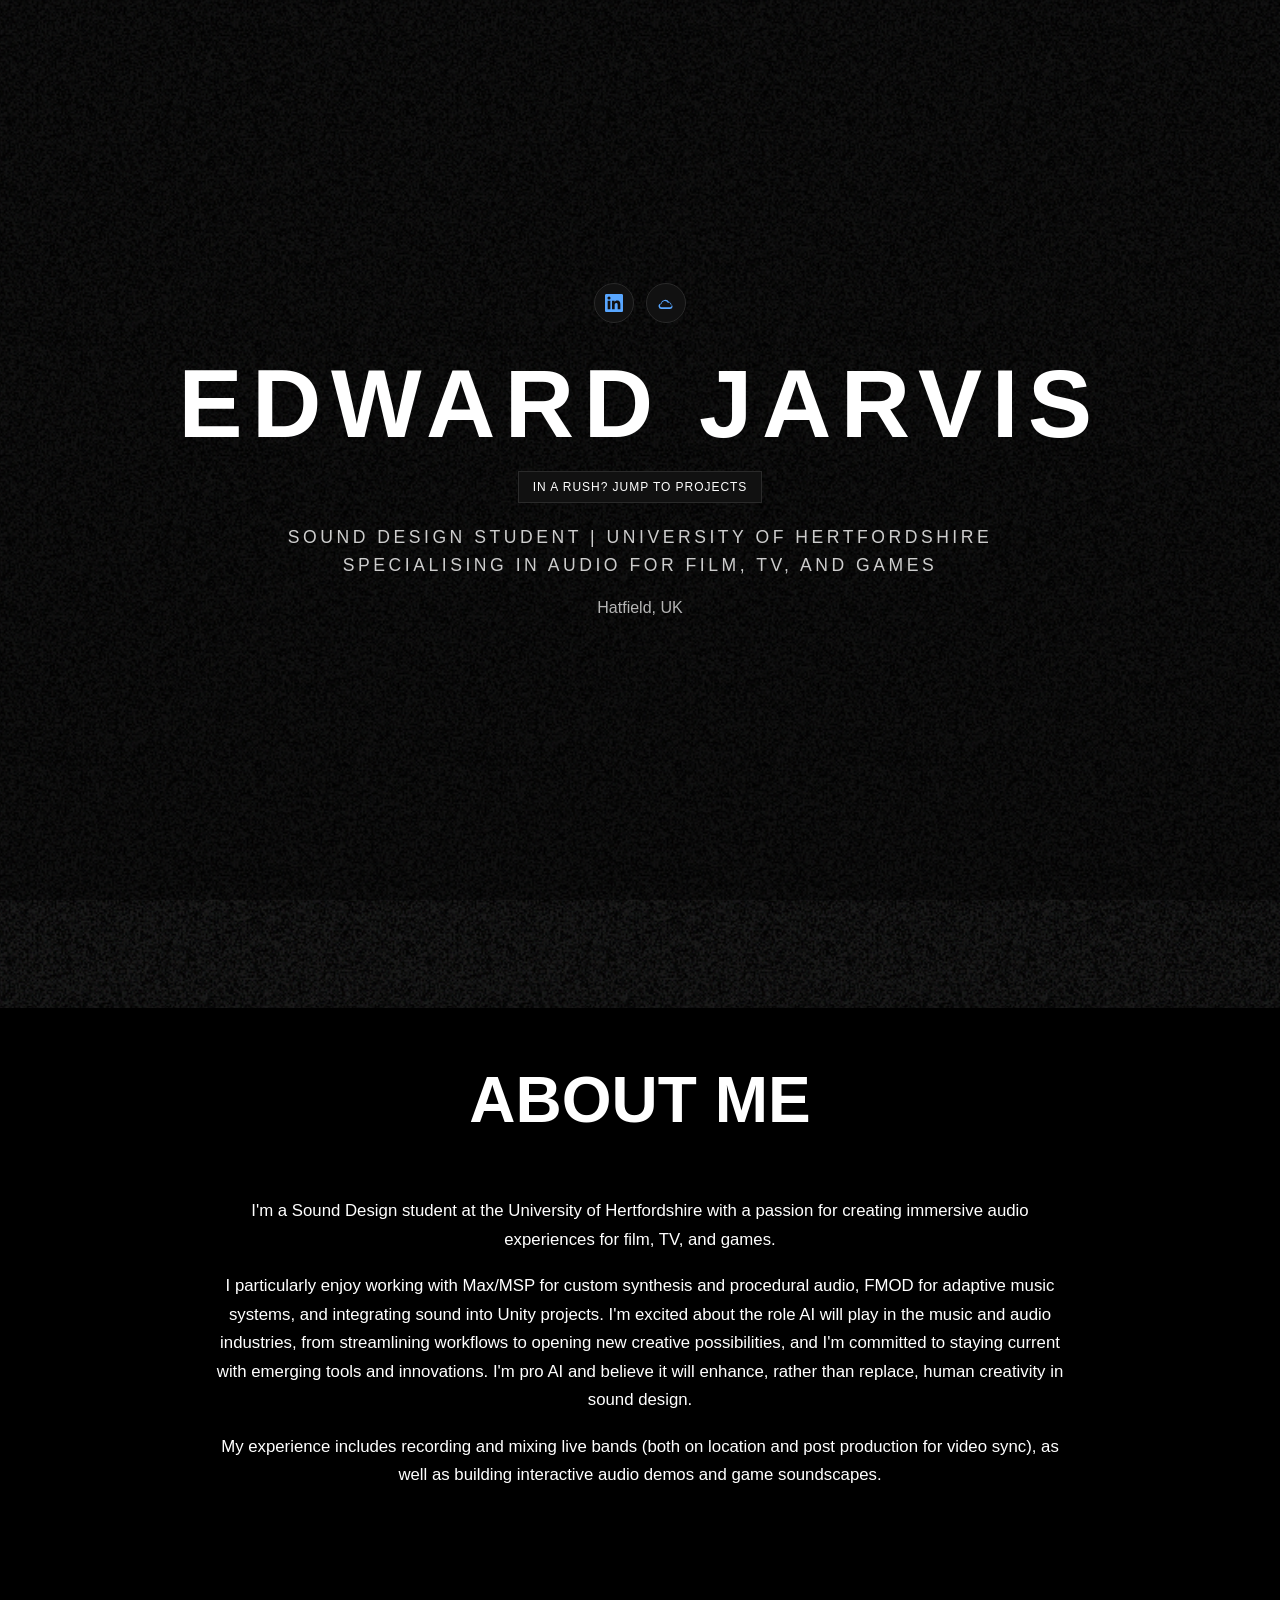
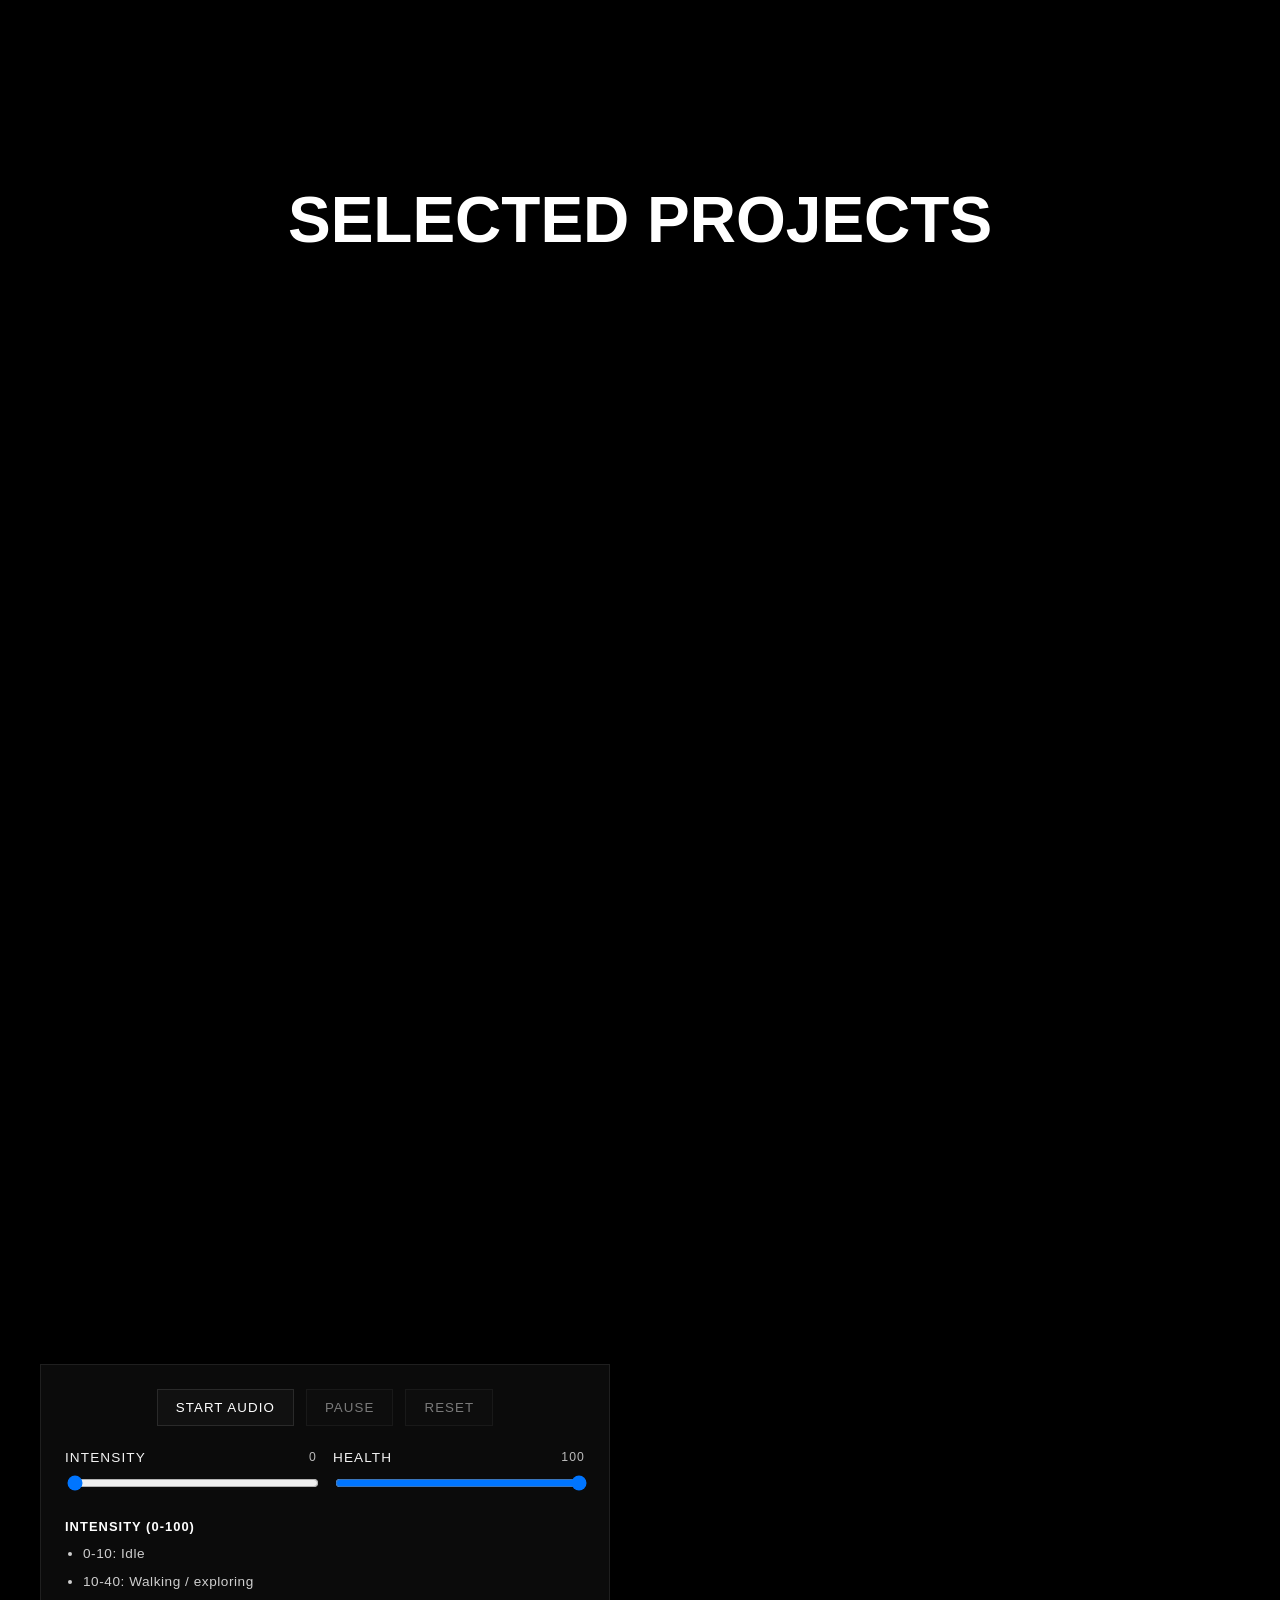
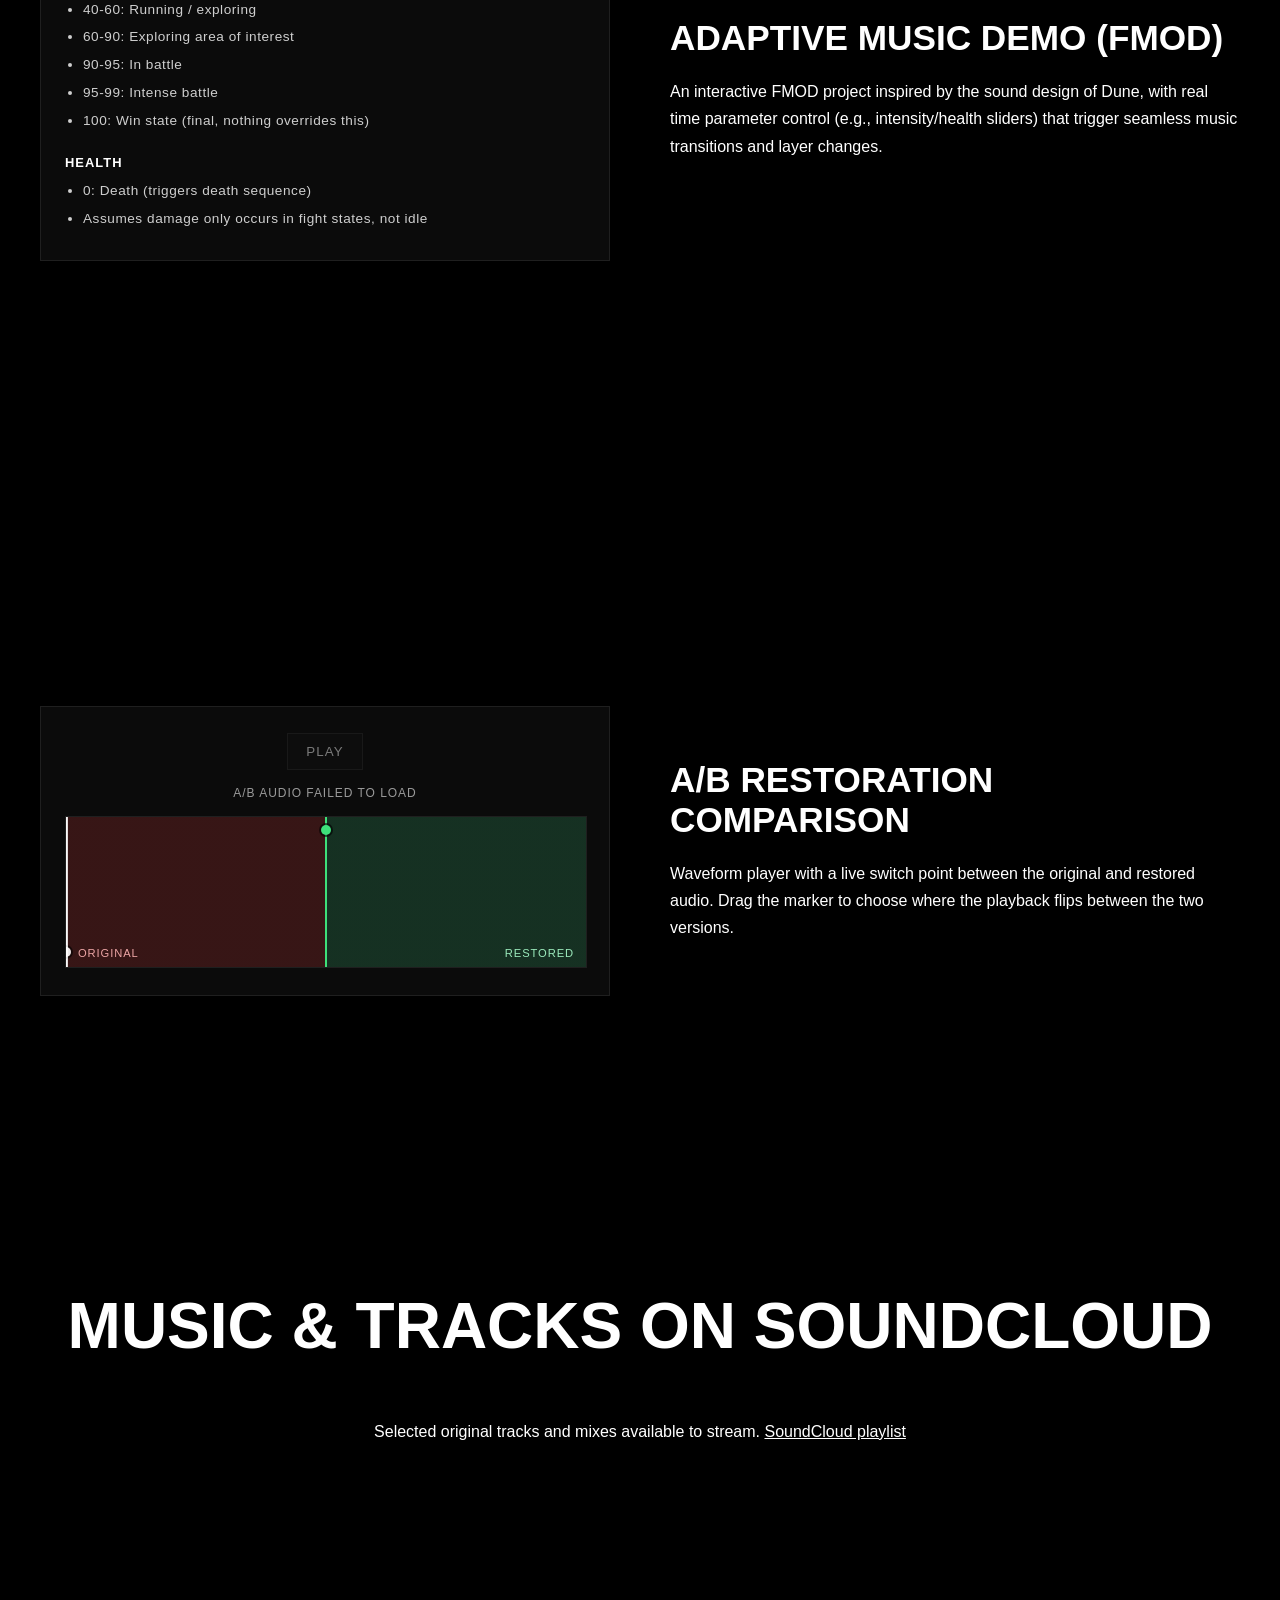
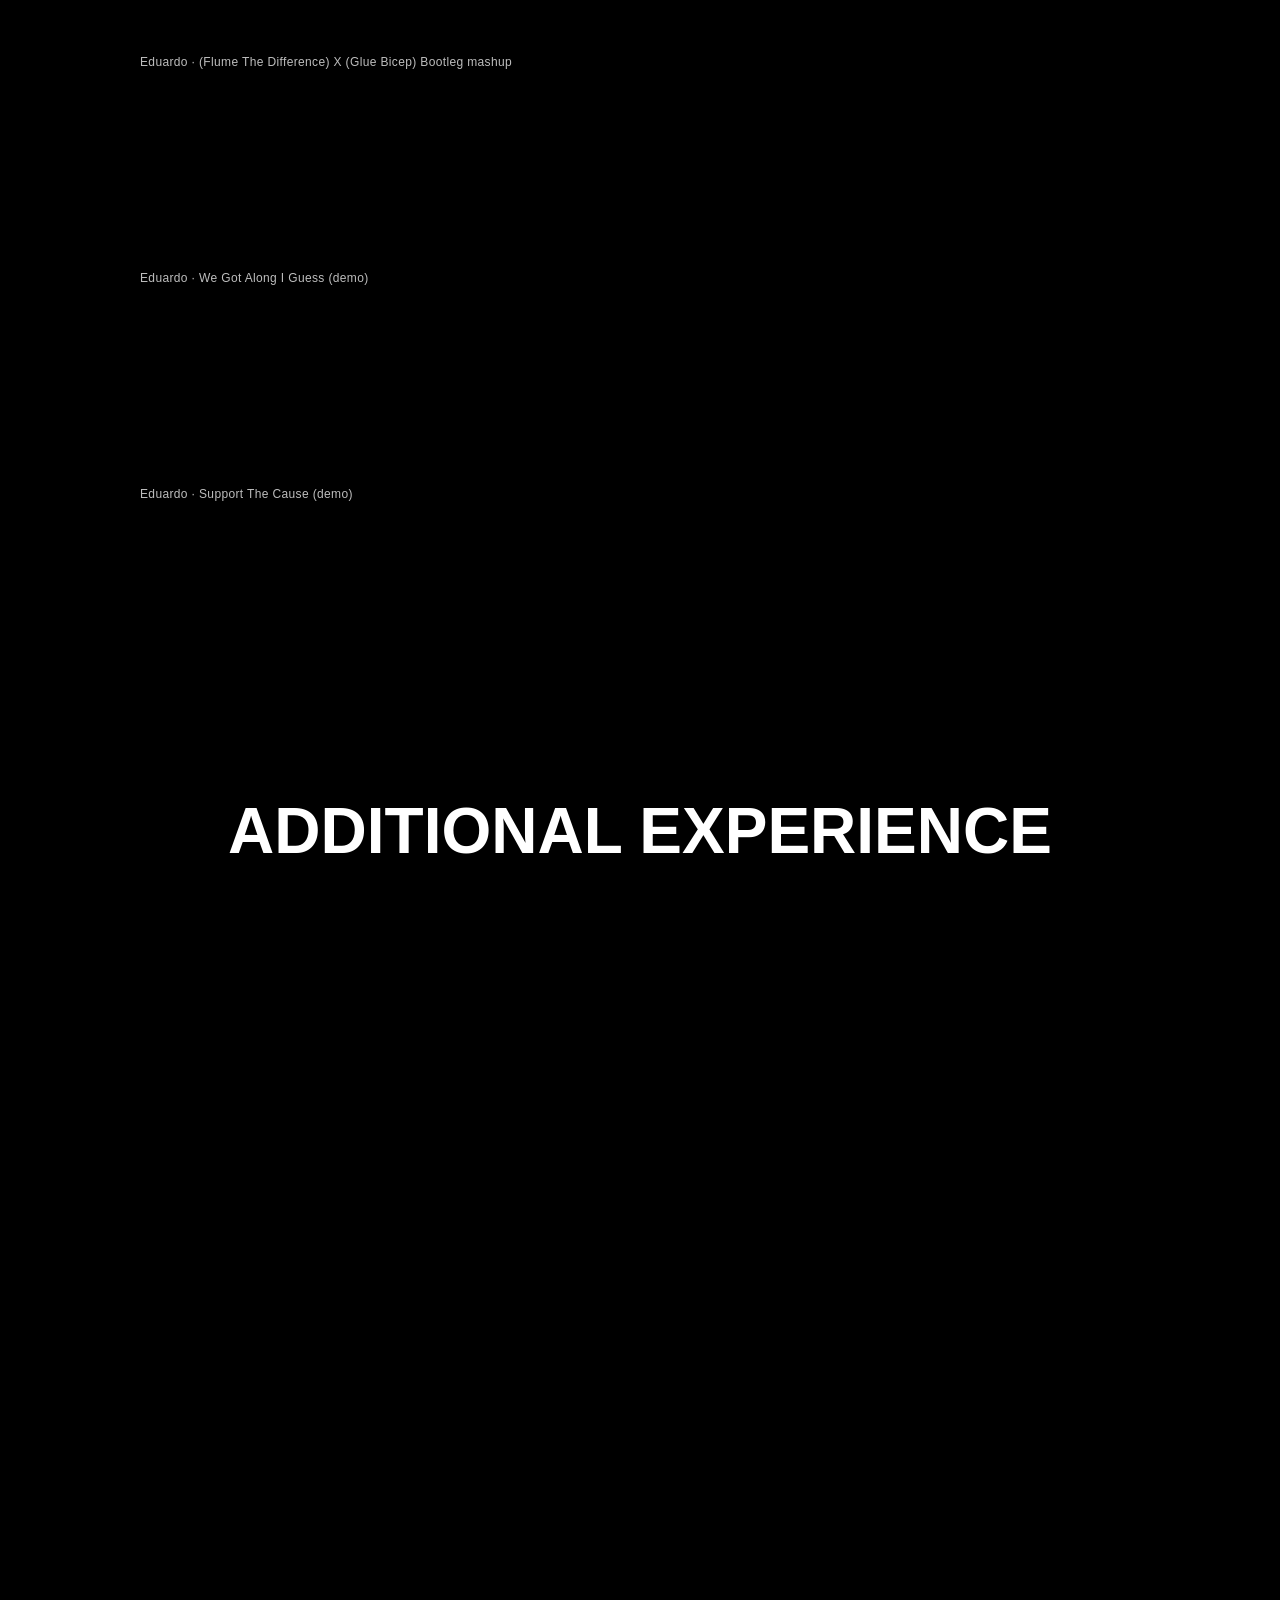
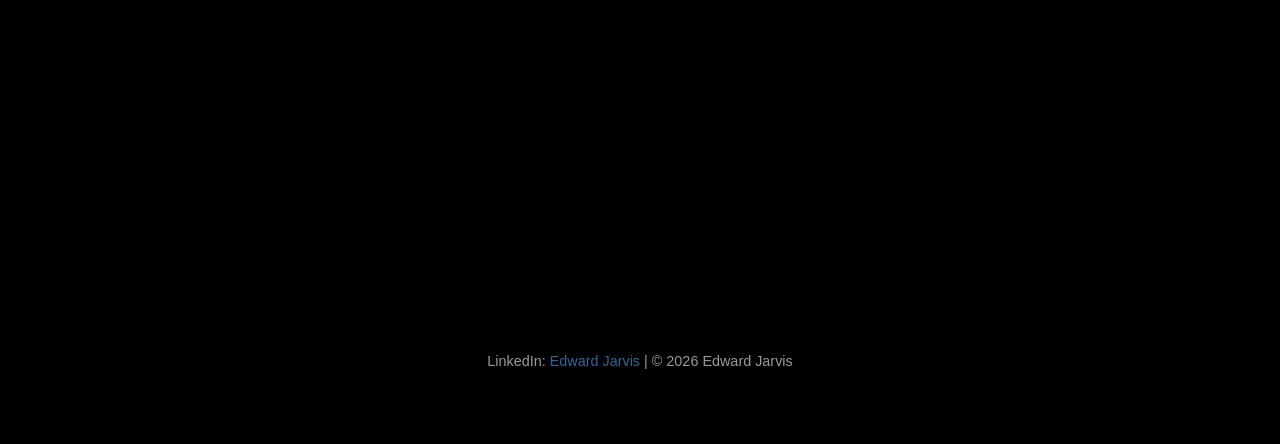
==== index.html @ 6b0c6d46 "im walkin here" ====
<!DOCTYPE html>
<html lang="en">
<head>
    <meta charset="UTF-8">
    <meta name="viewport" content="width=device-width, initial-scale=1.0">
    <title>Edward Jarvis</title>
    <style>
        @font-face {
            font-family: 'Druk Wide';
            src: url('assets/fonts/DrukWideBold.ttf') format('truetype');
            font-weight: 700;
            font-style: normal;
            font-display: swap;
        }
        @font-face {
            font-family: 'Druk Wide';
            src: url('assets/fonts/DrukWideBold.ttf') format('truetype');
            font-weight: 500;
            font-style: normal;
            font-display: swap;
        }
        @font-face {
            font-family: 'Druk Wide';
            src: url('assets/fonts/DrukWideBold.ttf') format('truetype');
            font-weight: 400;
            font-style: normal;
            font-display: swap;
        }
        body { 
            margin: 0; padding: 0; color: #fff; font-family: 'Druk Wide', 'DrukWide', 'Arial Black', sans-serif; 
            background: #000; position: relative;
            overflow-x: hidden;
            isolation: isolate;
        }
        .bg-wash{
            position: fixed;
            inset: 0;
            background: #000;
            opacity: 0.35;
            pointer-events: none;
            z-index: 0;
        }
        .bg-noise{
            position: fixed;
            left: -12%;
            top: -12%;
            width: 124%;
            height: 124%;
            pointer-events: none;
            z-index: 1;
            opacity: 0.12;
            mix-blend-mode: soft-light;
            background-repeat: repeat;
            background-size: 420px 420px;
            will-change: background-position;
        }
        @media (prefers-reduced-motion: no-preference){
            .bg-noise{ animation: grainDrift 1.07s steps(6) infinite; }
        }
        @keyframes grainDrift{
            from{ background-position: 0 0; }
            to  { background-position: 140px 80px; }
        }
        header { 
            height: 100vh; display: flex; flex-direction: column; justify-content: center; align-items: center; 
            text-align: center; position: relative; z-index: 2; 
        }
        h1 { font-size: 6em; letter-spacing: 0.1em; text-transform: uppercase; margin: 0; font-weight: 700; }
        .hero-title { display: flex; flex-direction: column; align-items: center; justify-content: center; gap: 12px; }
        .jump-link { display: inline-flex; align-items: center; justify-content: center; padding: 8px 14px; border: 1px solid #2a2a2a; background: #111; color: #fff; text-transform: uppercase; letter-spacing: 0.08em; font-size: 0.75em; text-decoration: none; }
        .jump-link:hover { border-color: #4a4a4a; }
        .jump-link:focus-visible { outline: 2px solid #fff; outline-offset: 3px; }
        .subtitle { font-size: 1.1em; letter-spacing: 0.2em; text-transform: uppercase; opacity: 0.8; margin: 20px 0; line-height: 1.6; font-weight: 500; }
        .links { font-size: 1em; opacity: 0.7; }
        .social-icons { display: flex; gap: 12px; justify-content: center; margin-bottom: 14px; }
        .social-icons a { width: 38px; height: 38px; border-radius: 999px; border: 1px solid #2a2a2a; background: #111; color: #58a6ff; display: inline-flex; align-items: center; justify-content: center; text-decoration: none; transition: transform 0.2s, color 0.2s, border-color 0.2s; }
        .social-icons a:hover { color: #7bb8ff; border-color: #4a4a4a; transform: translateY(-1px); }
        .social-icons svg { width: 18px; height: 18px; display: block; }
        section { padding: 110px 20px; max-width: 1200px; margin: auto; position: relative; z-index: 2; }
        section + section { margin-top: 20px; }
        h2 { font-size: 4em; text-transform: uppercase; text-align: center; margin-bottom: 60px; font-weight: 700; }
        .grid { display: grid; grid-template-columns: repeat(auto-fit, minmax(300px, 1fr)); gap: 40px; }
        .card { background: #111; padding: 40px; text-align: center; transition: transform 0.3s, box-shadow 0.3s; }
        .card:hover { transform: translateY(-10px); box-shadow: 0 20px 40px rgba(0,0,0,0.5); }
        .card h3 { font-size: 2em; text-transform: uppercase; margin-bottom: 20px; font-weight: 700; }
        .project-list { display: flex; flex-direction: column; gap: 80px; }
        .project-row { display: flex; gap: 60px; align-items: center; }
        .project-row.reverse { flex-direction: row-reverse; }
        .project-media { flex: 1; }
        .project-copy { flex: 1; text-align: left; }
        .project-copy h3 { font-size: 2.2em; text-transform: uppercase; margin: 0 0 20px; font-weight: 700; }
        .project-copy p { margin: 0; line-height: 1.7; }
        .media-frame { background: #0b0b0b; border: 1px solid #1f1f1f; padding: 24px; min-height: 240px; display: flex; align-items: center; justify-content: center; color: #777; text-transform: uppercase; letter-spacing: 0.08em; }
        .fmod-panel { display: flex; flex-direction: column; gap: 24px; align-items: stretch; justify-content: flex-start; text-transform: none; color: #f2f2f2; }
        .fmod-controls { display: flex; flex-wrap: wrap; justify-content: center; gap: 12px; }
        .fmod-btn { background: #111; border: 1px solid #2a2a2a; color: #fff; font-family: inherit; text-transform: uppercase; letter-spacing: 0.08em; padding: 10px 18px; cursor: pointer; }
        .fmod-btn:disabled { opacity: 0.45; cursor: not-allowed; }
        .fmod-sliders { display: grid; grid-template-columns: repeat(auto-fit, minmax(200px, 1fr)); gap: 16px; }
        .fmod-slider { display: grid; grid-template-columns: 1fr auto; gap: 8px 12px; align-items: center; font-size: 0.85em; letter-spacing: 0.08em; text-transform: uppercase; }
        .fmod-slider input[type="range"] { grid-column: 1 / -1; width: 100%; }
        .fmod-value { font-size: 0.9em; color: #bdbdbd; }
        .fmod-analyzer { width: 100%; height: 140px; display: block; margin-bottom: 14px; }
        .fmod-notes { display: grid; gap: 16px; font-size: 0.85em; letter-spacing: 0.04em; line-height: 1.6; text-transform: none; color: #cfcfcf; }
        .fmod-notes h4 { margin: 0 0 6px; font-size: 0.95em; text-transform: uppercase; letter-spacing: 0.08em; color: #fff; }
        .fmod-notes ul { margin: 0; padding-left: 18px; }
        .fmod-notes li { margin-bottom: 6px; }
        .ab-player { display: flex; flex-direction: column; gap: 16px; align-items: stretch; color: #f2f2f2; text-transform: none; }
        .ab-controls { display: flex; flex-wrap: wrap; justify-content: center; gap: 12px; }
        .ab-status { font-size: 0.75em; letter-spacing: 0.08em; text-transform: uppercase; color: #9a9a9a; text-align: center; }
        .ab-waveform { position: relative; width: 100%; height: 150px; border: 1px solid #1f1f1f; background:
            linear-gradient(90deg,
                rgba(255, 70, 70, 0.18) 0%,
                rgba(255, 70, 70, 0.18) calc(var(--split-pct) * 1%),
                rgba(70, 220, 140, 0.18) calc(var(--split-pct) * 1%),
                rgba(70, 220, 140, 0.18) 100%),
            #0b0b0b;
            overflow: hidden; cursor: pointer; --split-pct: 50; --playhead-pct: 0; }
        .ab-waveform canvas { width: 100%; height: 100%; display: block; }
        .ab-waveform::after { content: ''; position: absolute; inset: 0 auto 0 auto; left: calc(var(--playhead-pct) * 1%); width: 2px; background: rgba(255,255,255,0.85); }
        .ab-switch-handle { position: absolute; inset: 0 auto 0 auto; left: calc(var(--split-pct) * 1%); width: 18px; transform: translateX(-50%); cursor: ew-resize; }
        .ab-switch-handle::before { content: ''; position: absolute; top: 0; bottom: 0; left: 50%; width: 2px; background: #3ee07a; transform: translateX(-50%); }
        .ab-switch-handle::after { content: ''; position: absolute; top: 8px; left: 50%; width: 10px; height: 10px; border-radius: 999px; background: #3ee07a; transform: translateX(-50%); box-shadow: 0 0 0 2px rgba(0,0,0,0.6); }
        .ab-playhead-handle { position: absolute; inset: 0 auto 0 auto; left: calc(var(--playhead-pct) * 1%); width: 18px; transform: translateX(-50%); cursor: grab; }
        .ab-playhead-handle::before { content: ''; position: absolute; top: 0; bottom: 0; left: 50%; width: 2px; background: rgba(255,255,255,0.85); transform: translateX(-50%); }
        .ab-playhead-handle::after { content: ''; position: absolute; bottom: 10px; left: 50%; width: 10px; height: 10px; border-radius: 999px; background: rgba(255,255,255,0.9); transform: translateX(-50%); box-shadow: 0 0 0 2px rgba(0,0,0,0.6); }
	        .ab-label { position: absolute; bottom: 8px; font-size: 0.7em; letter-spacing: 0.08em; text-transform: uppercase; color: #bdbdbd; }
	        .ab-label.ab-left { left: 12px; color: rgba(255, 180, 180, 0.9); }
	        .ab-label.ab-right { right: 12px; text-align: right; color: rgba(170, 255, 205, 0.9); }
	        .synth-row { flex-direction: column; align-items: stretch; gap: 22px; width: 100%; margin-left: 0; margin-right: 0; }
	        .synth-row .project-copy { text-align: center; }
	        .synth-row .project-copy p { max-width: 920px; margin: 0 auto; }
	        .synth-row .project-media { width: 100%; }
	        .synth-embed { width: 100%; height: min(92vh, 1040px); border: 1px solid #1f1f1f; display: block; background: #000; }
	        .project-media video,
	        .project-media iframe:not(.synth-embed),
	        .project-media img { width: 100%; max-width: 100%; height: auto; display: block; }
        .video-embed { position: relative; width: 100%; padding-top: 56.25%; margin-top: 24px; }
        .video-embed iframe { position: absolute; inset: 0; width: 100%; height: 100%; border: 0; }
        .soundcloud-list { max-width: 1000px; margin: 40px auto 0; display: flex; flex-direction: column; gap: 28px; }
        .soundcloud-list iframe { width: 100%; height: 166px; border: 0; display: block; }
        .soundcloud-caption { font-size: 0.75em; color: #bdbdbd; letter-spacing: 0.03em; margin-top: 8px; }
        .soundcloud-caption a { color: #bdbdbd; text-decoration: none; }
        footer { position: relative; text-align: center; padding: 60px; opacity: 0.6; font-size: 0.9em; z-index: 2; }
        footer a { color: #58a6ff; text-decoration: none; }
        footer a:hover { color: #7bb8ff; }
        .body-copy { text-align: center; max-width: 860px; margin: auto; font-size: 1.05em; line-height: 1.7; }
        .body-copy p { margin: 0 0 18px; }
        .body-copy p:last-child { margin-bottom: 0; }
        /* Fade-in on scroll */
        .fade-in { opacity: 0; transform: translateY(50px); }
	        @media (max-width: 900px) {
	            h1 { font-size: 3.4em; }
	            h2 { font-size: 2.6em; }
	            .project-row,
	            .project-row.reverse { flex-direction: column-reverse; }
	            .project-row,
	            .project-row.reverse { align-items: stretch; }
	            .project-media,
	            .project-copy { width: 100%; }
	            .project-copy { text-align: center; }
	            .project-copy h3 { text-align: center; }
	            .media-frame { min-height: 200px; }
	            .synth-embed { height: min(76vh, 820px); }
	        }
	    </style>
</head>
<body>
    <div class="bg-wash" aria-hidden="true"></div>
    <div class="bg-noise" aria-hidden="true"></div>
    <header>
        <div class="hero-title">
            <div class="social-icons">
                <a href="https://www.linkedin.com/in/edward-jarvis-039232283/" aria-label="LinkedIn profile" rel="noopener noreferrer">
                    <svg viewBox="0 0 24 24" aria-hidden="true">
                        <path fill="currentColor" d="M20.45 20.45h-3.55v-5.57c0-1.33-.02-3.03-1.85-3.03-1.86 0-2.14 1.45-2.14 2.94v5.66H9.36V9h3.41v1.56h.05c.47-.9 1.63-1.85 3.36-1.85 3.6 0 4.27 2.37 4.27 5.46v6.28zM5.34 7.43a2.06 2.06 0 1 1 0-4.12 2.06 2.06 0 0 1 0 4.12zM7.12 20.45H3.56V9h3.56v11.45zM22.22 0H1.78C.8 0 0 .77 0 1.72v20.56C0 23.23.8 24 1.78 24h20.44C23.2 24 24 23.23 24 22.28V1.72C24 .77 23.2 0 22.22 0z"/>
                    </svg>
                </a>
                <a href="https://soundcloud.com/edward-jarvis-230857335" aria-label="SoundCloud profile" rel="noopener noreferrer">
                    <svg viewBox="0 0 24 24" aria-hidden="true">
                        <path fill="currentColor" d="M17.5 10.5a4.5 4.5 0 0 0-1.37.21 6.02 6.02 0 0 0-11.03 1.8A3.75 3.75 0 0 0 6.75 20H17.5a3.25 3.25 0 0 0 0-6.5zm-9.75 7.25H6.2a2.25 2.25 0 0 1-.3-4.48l.1-.02.02-.1a4.52 4.52 0 0 1 8.43-1.56l.23.46.46-.22a3 3 0 1 1 2.36 5.92H7.75z"/>
                    </svg>
                </a>
            </div>
            <h1>Edward Jarvis</h1>
            <a class="jump-link" href="#projects">In a rush? Jump to projects</a>
        </div>
        <div class="subtitle">Sound Design Student | University of Hertfordshire<br>Specialising in audio for film, TV, and games</div>
        <div class="links">Hatfield, UK</div>
    </header>

    <section id="about">
        <h2>About Me</h2>
        <div class="body-copy">
            <p>I'm a Sound Design student at the University of Hertfordshire with a passion for creating immersive audio experiences for film, TV, and games.</p>
            <p>I particularly enjoy working with Max/MSP for custom synthesis and procedural audio, FMOD for adaptive music systems, and integrating sound into Unity projects. I'm excited about the role AI will play in the music and audio industries, from streamlining workflows to opening new creative possibilities, and I'm committed to staying current with emerging tools and innovations. I'm pro AI and believe it will enhance, rather than replace, human creativity in sound design.</p>
            <p>My experience includes recording and mixing live bands (both on location and post production for video sync), as well as building interactive audio demos and game soundscapes.</p>
        </div>
    </section>

    <section id="projects">
        <h2>Selected Projects</h2>
	        <div class="project-list">
	            <div class="project-row synth-row fade-in">
	                <div class="project-copy">
	                    <h3>Interactive Synthesizer</h3>
	                    <p>Original build was in Max/MSP, but I ported it fully to JavaScript for this site and added more features. Press <strong>Code</strong> to load/save presets, and press <strong>Rand</strong> to randomise everything and discover new sounds.</p>
	                </div>
	                <div class="project-media">
	                    <iframe class="synth-embed" src="synth/index.html" title="Interactive Synthesizer" loading="lazy"></iframe>
	                </div>
	            </div>
	            <div class="project-row fade-in">
	                <div class="project-media">
	                    <div class="media-frame fmod-panel">
	                        <div class="fmod-controls">
                            <button id="startAudio" class="fmod-btn">Start audio</button>
                            <button id="toggleAudio" class="fmod-btn" disabled>Pause</button>
                            <button id="resetAudio" class="fmod-btn" disabled>Reset</button>
                        </div>
                        <div class="fmod-sliders">
                            <div class="fmod-slider">
                                <div class="fmod-label">Intensity</div>
                                <div class="fmod-value" id="intensityValue">0</div>
                                <input id="intensitySlider" type="range" min="0" max="100" value="0">
                            </div>
                            <div class="fmod-slider">
                                <div class="fmod-label">Health</div>
                                <div class="fmod-value" id="healthValue">100</div>
                                <input id="healthSlider" type="range" min="0" max="100" value="100">
                            </div>
                        </div>
                        <div class="fmod-notes">
                            <div>
                                <h4>Intensity (0-100)</h4>
                                <ul>
                                    <li>0-10: Idle</li>
                                    <li>10-40: Walking / exploring</li>
                                    <li>40-60: Running / exploring</li>
                                    <li>60-90: Exploring area of interest</li>
                                    <li>90-95: In battle</li>
                                    <li>95-99: Intense battle</li>
                                    <li>100: Win state (final, nothing overrides this)</li>
                                </ul>
                            </div>
                            <div>
                                <h4>Health</h4>
                                <ul>
                                    <li>0: Death (triggers death sequence)</li>
                                    <li>Assumes damage only occurs in fight states, not idle</li>
                                </ul>
                            </div>
                        </div>
                    </div>
                </div>
                <div class="project-copy">
                    <canvas id="fmodAnalyzer" class="fmod-analyzer" aria-hidden="true"></canvas>
                    <h3>Adaptive Music Demo (FMOD)</h3>
                    <p>An interactive FMOD project inspired by the sound design of Dune, with real time parameter control (e.g., intensity/health sliders) that trigger seamless music transitions and layer changes.</p>
                </div>
            </div>
            <div class="project-row fade-in reverse">
                <div class="project-media">
                    <video src="assets/video/redpandacompress_Unity%20horror%20game%20soundscape%20demo%20%28WARNING%20-%20flashing%20lights%29.mp4" controls loop muted playsinline></video>
                </div>
                <div class="project-copy">
                    <h3>Horror Game Soundscape (Unity)</h3>
                    <p>An atmospheric sound design implementation in Unity for a horror game section, including layered ambiences, Foley, and dynamic triggers for tension and immersion.</p>
                </div>
            </div>
            <div class="project-row fade-in">
                <div class="project-media">
                    <div class="media-frame ab-player">
                        <div class="ab-controls">
                            <button id="abPlayPause" class="fmod-btn" disabled>Play</button>
                        </div>
                        <div class="ab-status" id="abStatus">Loading A/B audio</div>
                        <div class="ab-waveform" id="abWaveformWrap">
                            <canvas id="abWaveform" aria-hidden="true"></canvas>
                            <div class="ab-switch-handle" id="abSwitchHandle" role="slider" aria-label="Switch point" aria-valuemin="0" aria-valuemax="100" aria-valuenow="50" tabindex="0"></div>
                            <div class="ab-playhead-handle" id="abPlayheadHandle" role="slider" aria-label="Playhead position" aria-valuemin="0" aria-valuemax="100" aria-valuenow="0" tabindex="0"></div>
                            <div class="ab-label ab-left">Original</div>
                            <div class="ab-label ab-right">Restored</div>
                        </div>
                    </div>
                </div>
                <div class="project-copy">
                    <h3>A/B Restoration Comparison</h3>
                    <p>Waveform player with a live switch point between the original and restored audio. Drag the marker to choose where the playback flips between the two versions.</p>
                </div>
            </div>
        </div>
    </section>

    <section id="music">
        <h2>Music &amp; Tracks on SoundCloud</h2>
        <p style="text-align:center;">Selected original tracks and mixes available to stream. <a href="https://soundcloud.com/edward-jarvis-230857335/popular-tracks" target="_blank" style="color:#fff;">SoundCloud playlist</a></p>
        <div class="soundcloud-list fade-in">
            <div class="soundcloud-item">
                <iframe scrolling="no" allow="autoplay" src="https://w.soundcloud.com/player/?url=https%3A//api.soundcloud.com/tracks/soundcloud%253Atracks%253A1232695780&color=%231c141d&auto_play=false&hide_related=false&show_comments=true&show_user=true&show_reposts=false&show_teaser=true"></iframe>
                <div class="soundcloud-caption">
                    <a href="https://soundcloud.com/edward-jarvis-230857335" target="_blank">Eduardo</a> · <a href="https://soundcloud.com/edward-jarvis-230857335/flume-the-difference-x-glue-bicep-bootleg-mashup" target="_blank">(Flume The Difference) X (Glue Bicep) Bootleg mashup</a>
                </div>
            </div>
            <div class="soundcloud-item">
                <iframe scrolling="no" allow="autoplay" src="https://w.soundcloud.com/player/?url=https%3A//api.soundcloud.com/tracks/soundcloud%253Atracks%253A1749222648&color=%231c141d&auto_play=false&hide_related=false&show_comments=true&show_user=true&show_reposts=false&show_teaser=true"></iframe>
                <div class="soundcloud-caption">
                    <a href="https://soundcloud.com/edward-jarvis-230857335" target="_blank">Eduardo</a> · <a href="https://soundcloud.com/edward-jarvis-230857335/we-got-along-i-guess-demo" target="_blank">We Got Along I Guess (demo)</a>
                </div>
            </div>
            <div class="soundcloud-item">
                <iframe scrolling="no" allow="autoplay" src="https://w.soundcloud.com/player/?url=https%3A//api.soundcloud.com/tracks/soundcloud%253Atracks%253A1749222729&color=%231c141d&auto_play=false&hide_related=false&show_comments=true&show_user=true&show_reposts=false&show_teaser=true"></iframe>
                <div class="soundcloud-caption">
                    <a href="https://soundcloud.com/edward-jarvis-230857335" target="_blank">Eduardo</a> · <a href="https://soundcloud.com/edward-jarvis-230857335/support-the-cause-demo" target="_blank">Support The Cause (demo)</a>
                </div>
            </div>
        </div>
    </section>

    <section id="experience">
        <h2>Additional Experience</h2>
        <div class="grid">
            <div class="card fade-in">
                <h3>Live Band Recording &amp; Mixing</h3>
                <p>Recorded and mixed several live band performances, delivering final stems ready for video editors to sync with footage.</p>
                <div class="video-embed">
                    <iframe width="560" height="315" src="https://www.youtube.com/embed/4lNbiTJnIz4" title="YouTube video player" frameborder="0" allow="accelerometer; autoplay; clipboard-write; encrypted-media; gyroscope; picture-in-picture; web-share" referrerpolicy="strict-origin-when-cross-origin" allowfullscreen></iframe>
                </div>
            </div>
        </div>
    </section>

    <footer>
        <p>LinkedIn: <a href="https://www.linkedin.com/in/edward-jarvis-039232283/" rel="noopener noreferrer">Edward Jarvis</a> | &copy; 2026 Edward Jarvis</p>
    </footer>

    <script>
        const FMOD_VER = "v12";
        window.Module = {
            locateFile: (path) => `fmod/${path}?${FMOD_VER}`,
            printErr: (msg) => console.error("[FMOD]", msg)
        };
    </script>
    <script src="fmod/fmodstudio.js?v12"></script>
    <script src="https://w.soundcloud.com/player/api.js"></script>
    <script src="main.js?v12" defer></script>

    <script>
        (function makeNoiseTile(){
            const s = 256;
            const c = document.createElement('canvas');
            c.width = c.height = s;
            const ctx = c.getContext('2d', { willReadFrequently: true });
            const img = ctx.createImageData(s, s);
            const d = img.data;

            for (let i = 0; i < d.length; i += 4) {
                const v = (Math.random() * 255) | 0;
                const r = Math.min(255, Math.max(0, v + ((Math.random() * 40) | 0) - 20));
                const g = Math.min(255, Math.max(0, v + ((Math.random() * 40) | 0) - 20));
                const b = Math.min(255, Math.max(0, v + ((Math.random() * 40) | 0) - 20));

                d[i] = r;
                d[i + 1] = g;
                d[i + 2] = b;
                d[i + 3] = 255;
            }

            ctx.putImageData(img, 0, 0);
            const el = document.querySelector('.bg-noise');
            if (el) {
                el.style.backgroundImage = `url(${c.toDataURL('image/png')})`;
            }
        })();

        (function scrollNoise(){
            const el = document.querySelector('.bg-noise');
            if (!el) return;

            const speedX = 0.10;
            const speedY = 0.30;

            let last = 0;
            let t = 0;

            function tick(now){
                const dt = (now - last) / 1000 || 0;
                last = now;
                t += dt;

                const y = window.scrollY || 0;
                const jx = Math.round((Math.sin(t * 83) * 28));
                const jy = Math.round((Math.cos(t * 68) * 28));

                el.style.backgroundPosition = `${Math.round(y * speedX) + jx}px ${Math.round(y * speedY) + jy}px`;

                requestAnimationFrame(tick);
            }
            requestAnimationFrame(tick);
        })();

        const faders = document.querySelectorAll('.fade-in');

        const appearOptions = {
            threshold: Array.from({ length: 101 }, (_, i) => i / 100),
            rootMargin: '0px 0px -50px 0px'
        };

        const appearOnScroll = new IntersectionObserver((entries) => {
            entries.forEach(entry => {
                entry.target.style.opacity = entry.intersectionRatio;
                entry.target.style.transform = `translateY(${50 * (1 - entry.intersectionRatio)}px)`;
            });
        }, appearOptions);

        faders.forEach(fader => {
            fader.style.opacity = 0;
            fader.style.transform = 'translateY(50px)';
            fader.style.transition = 'opacity 0.8s ease, transform 0.8s ease';
            appearOnScroll.observe(fader);
        });
    </script>
</body>
</html>
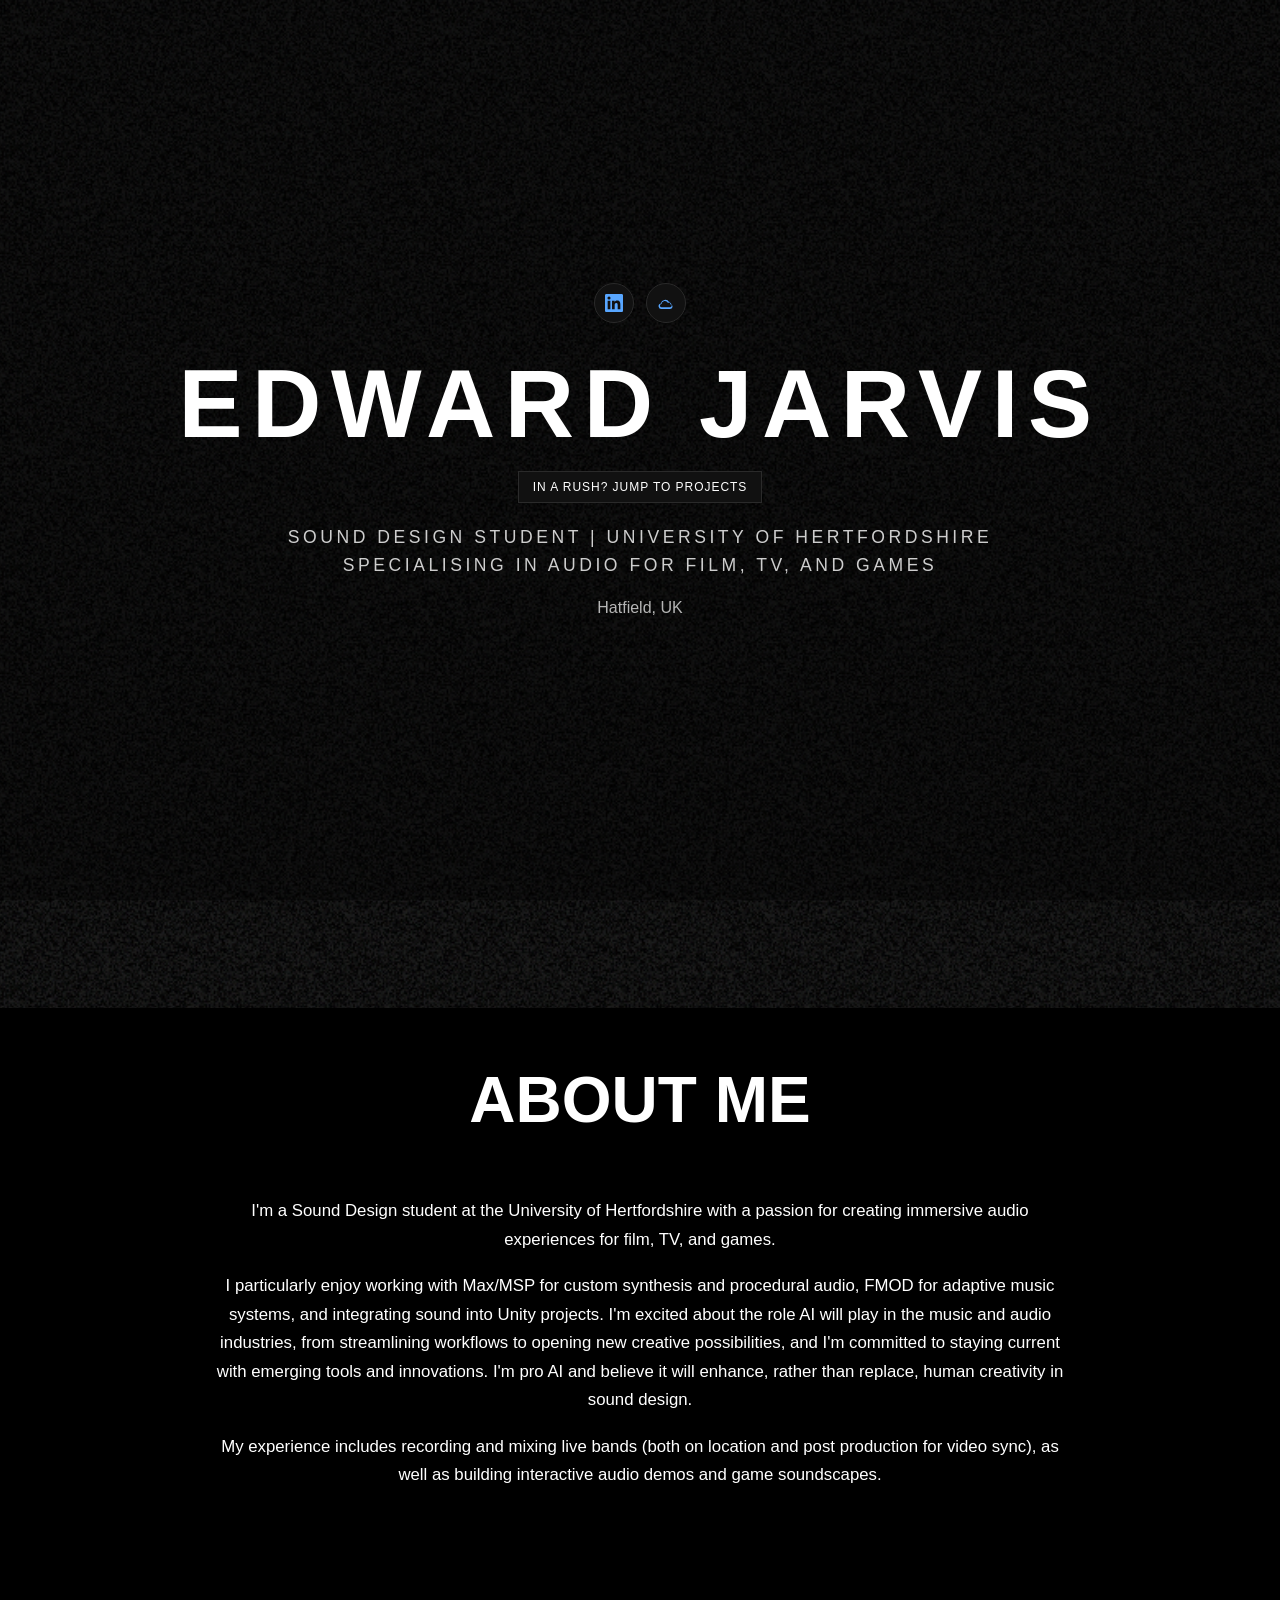
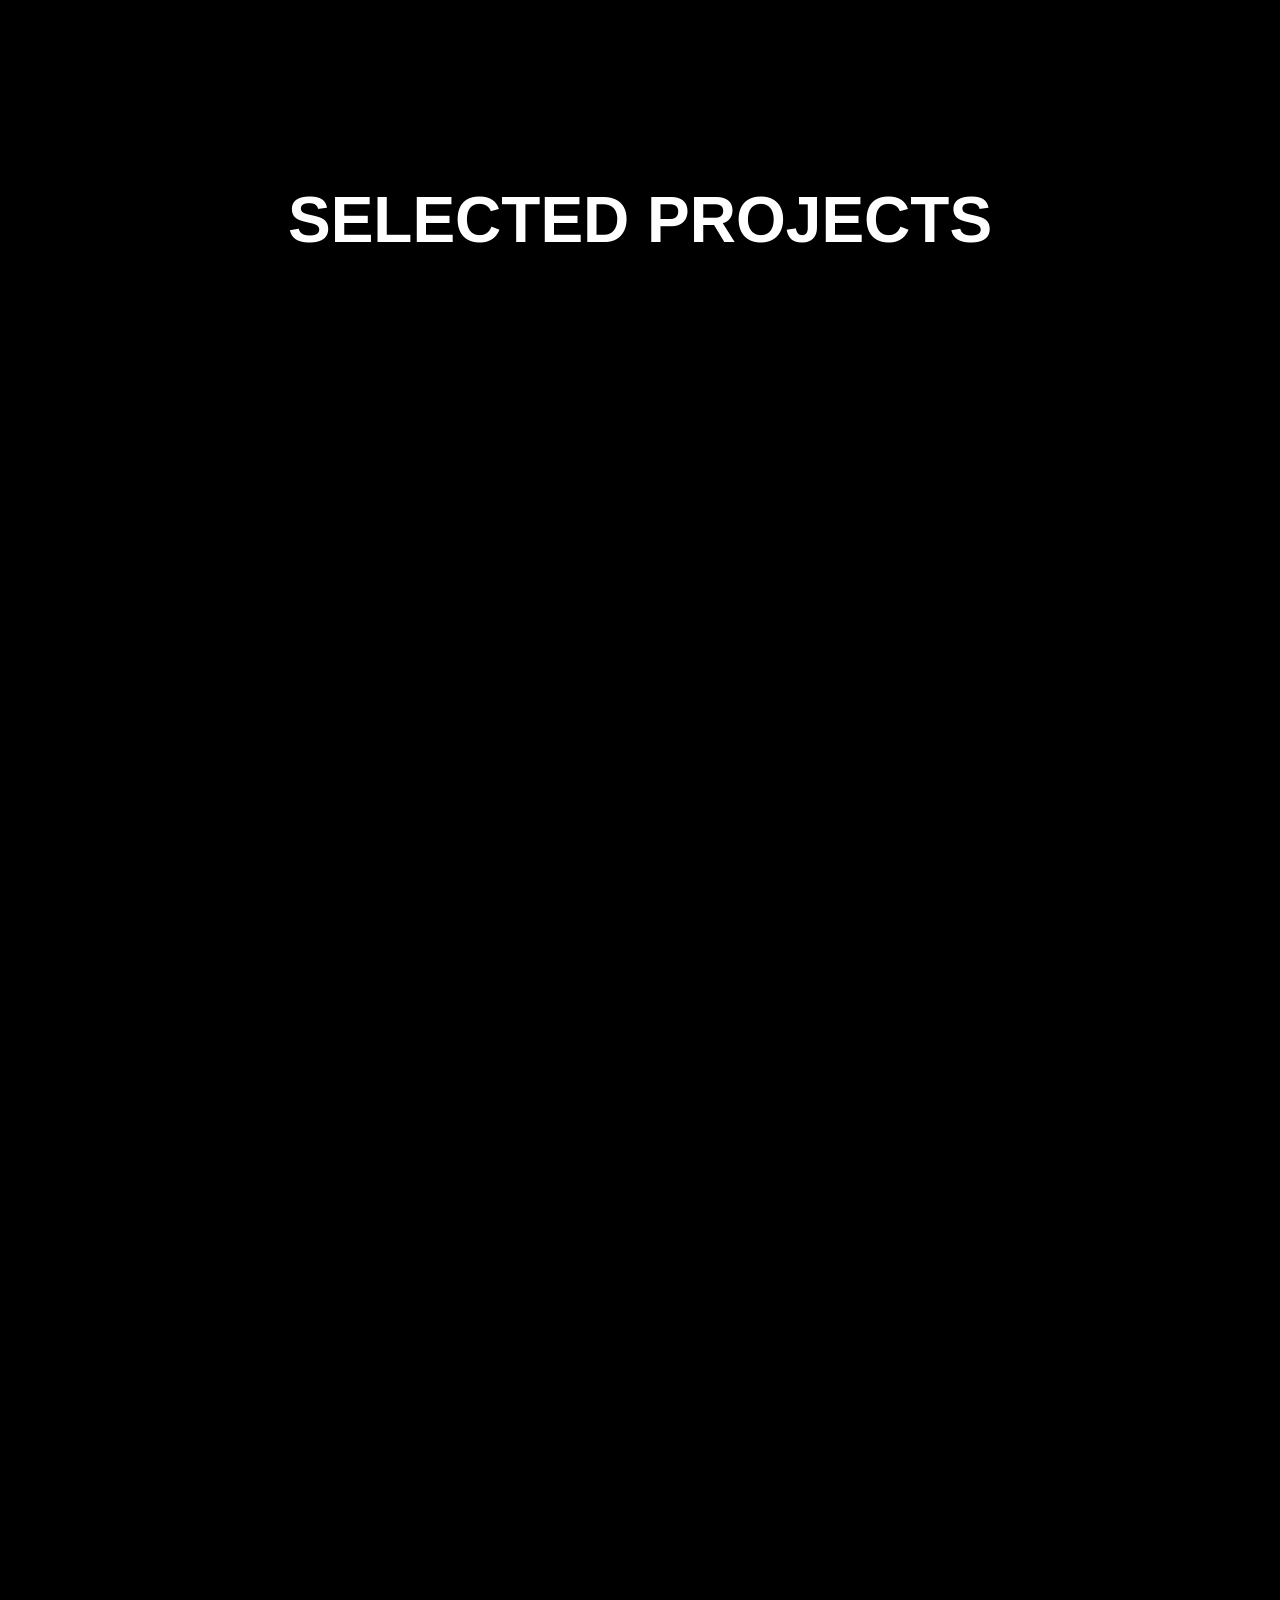
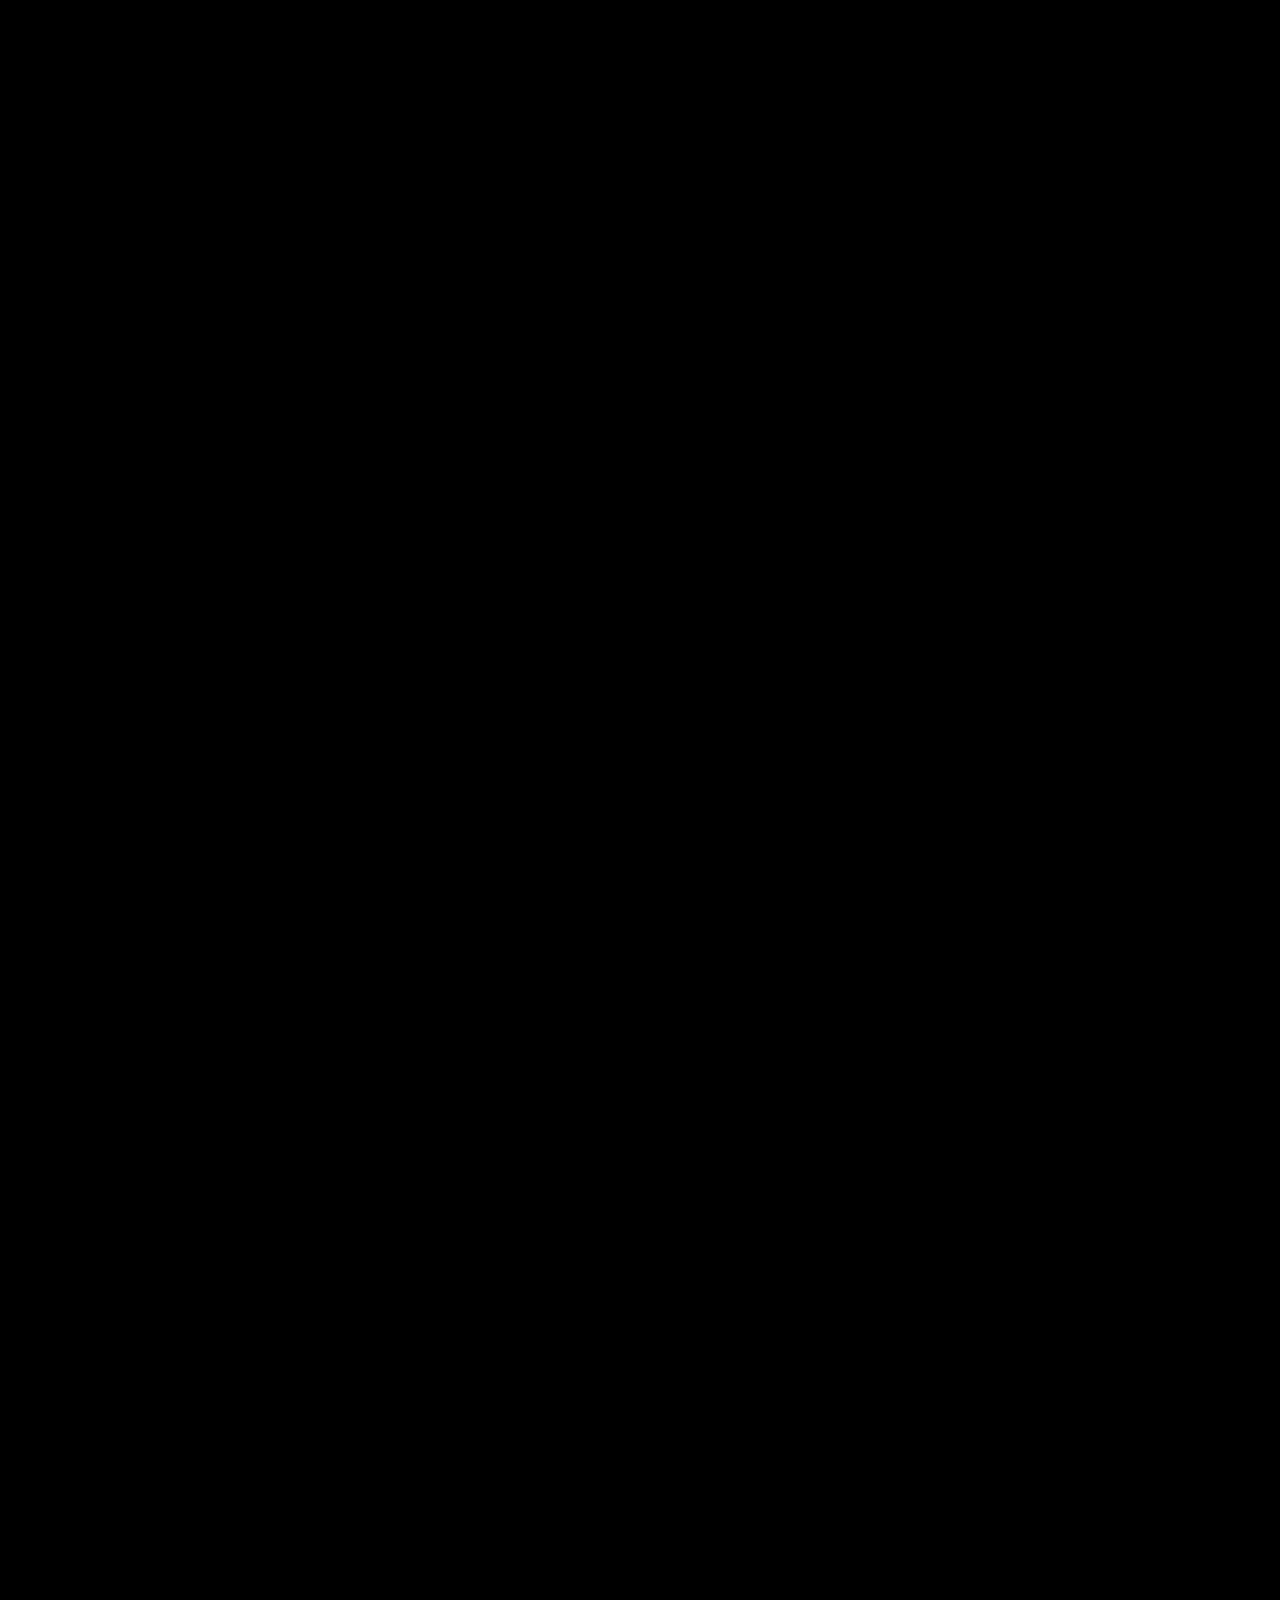
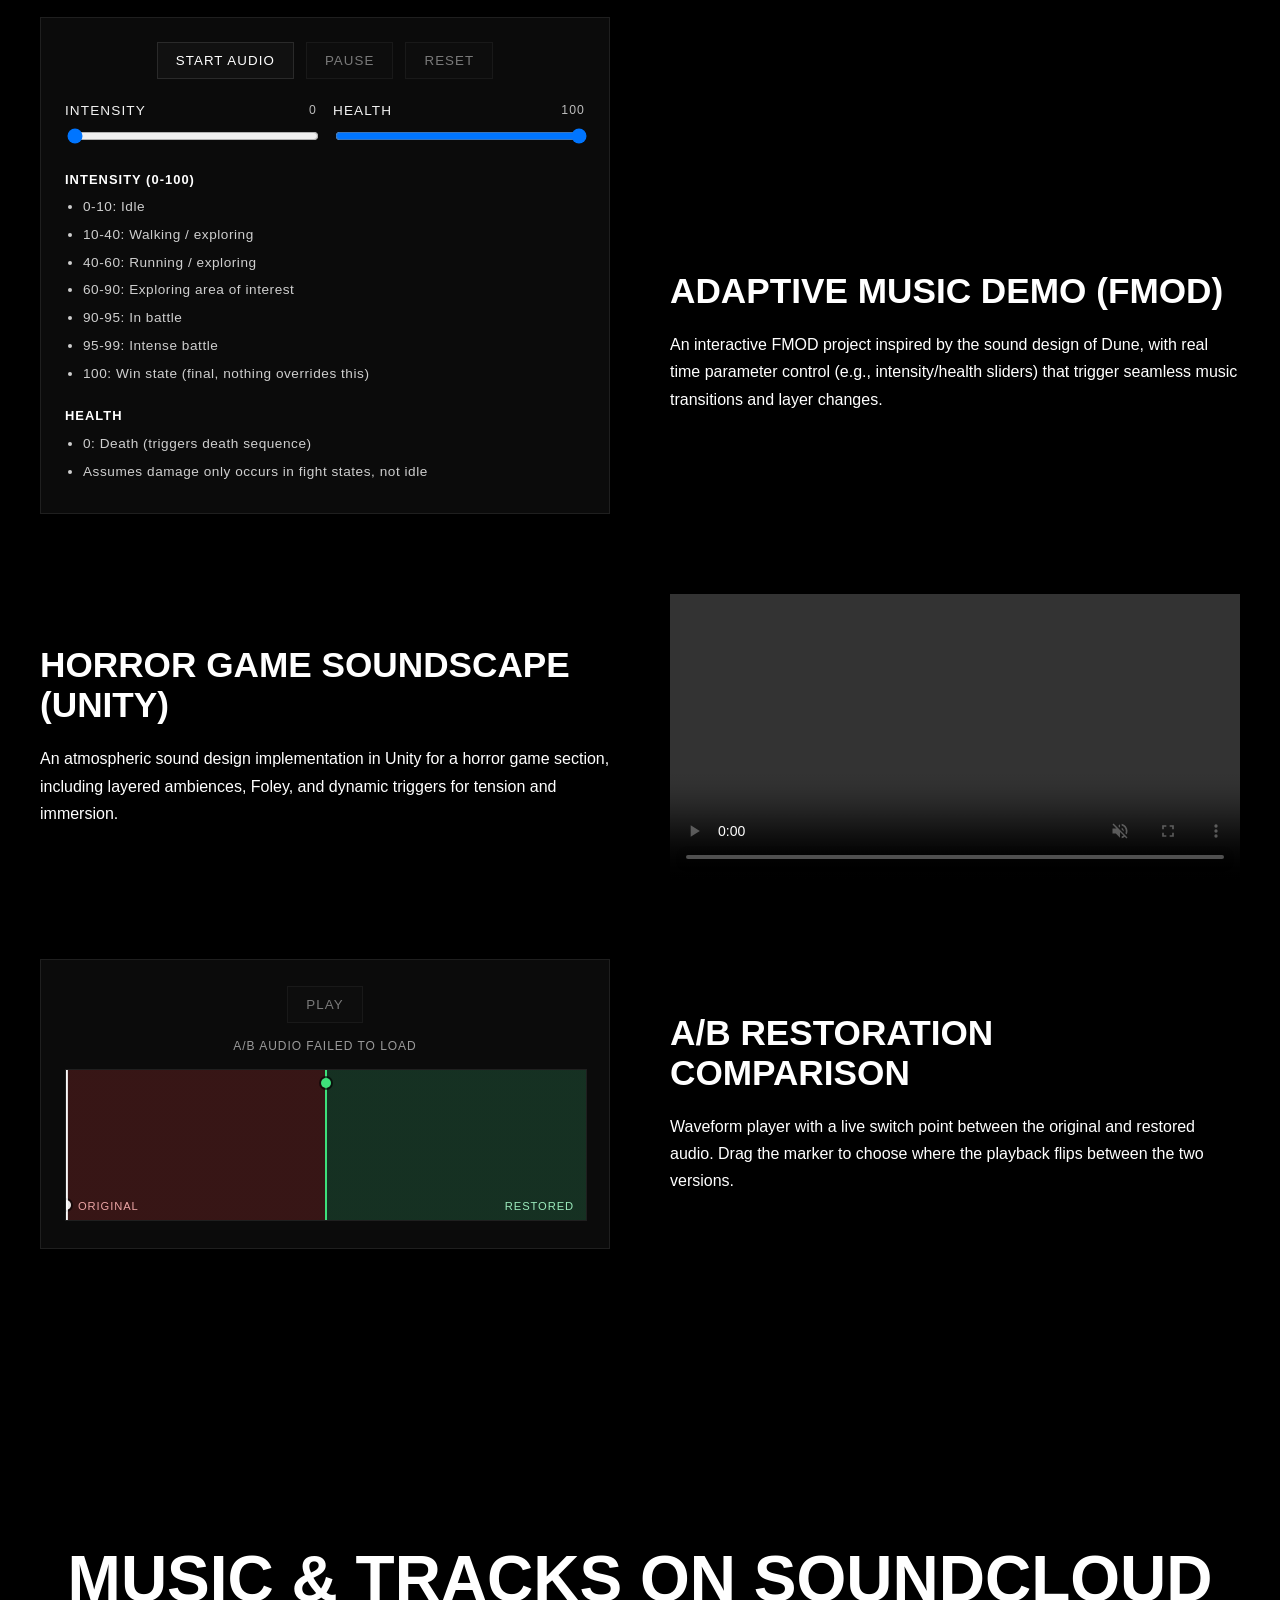
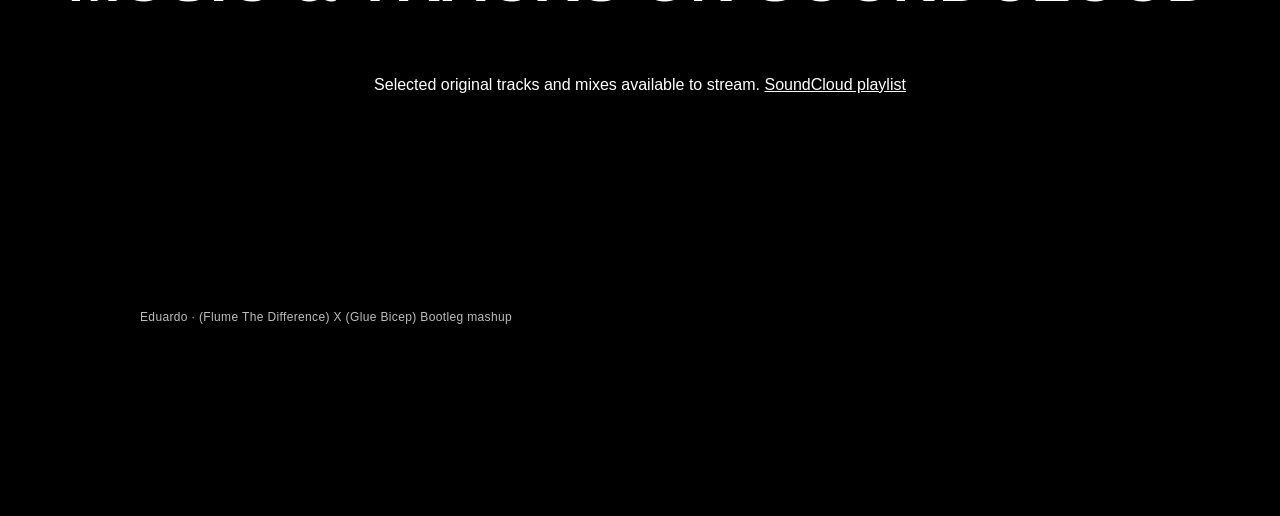
==== commit 84b28ed5: "midi" ====
--- a/index.html
+++ b/index.html
@@ -418,6 +418,20 @@
             fader.style.transition = 'opacity 0.8s ease, transform 0.8s ease';
             appearOnScroll.observe(fader);
         });
+
+        // Resize embedded synth iframe to its content height (prevents scrolling inside the iframe).
+        (() => {
+            const iframe = document.querySelector('iframe.synth-embed');
+            if (!iframe) return;
+
+            window.addEventListener('message', (event) => {
+                const data = event && event.data;
+                if (!data || data.type !== 'ej-synth-height') return;
+                const h = Number(data.height);
+                if (!Number.isFinite(h) || h <= 0) return;
+                iframe.style.height = `${Math.min(Math.max(h, 520), 5000)}px`;
+            });
+        })();
     </script>
 </body>
 </html>
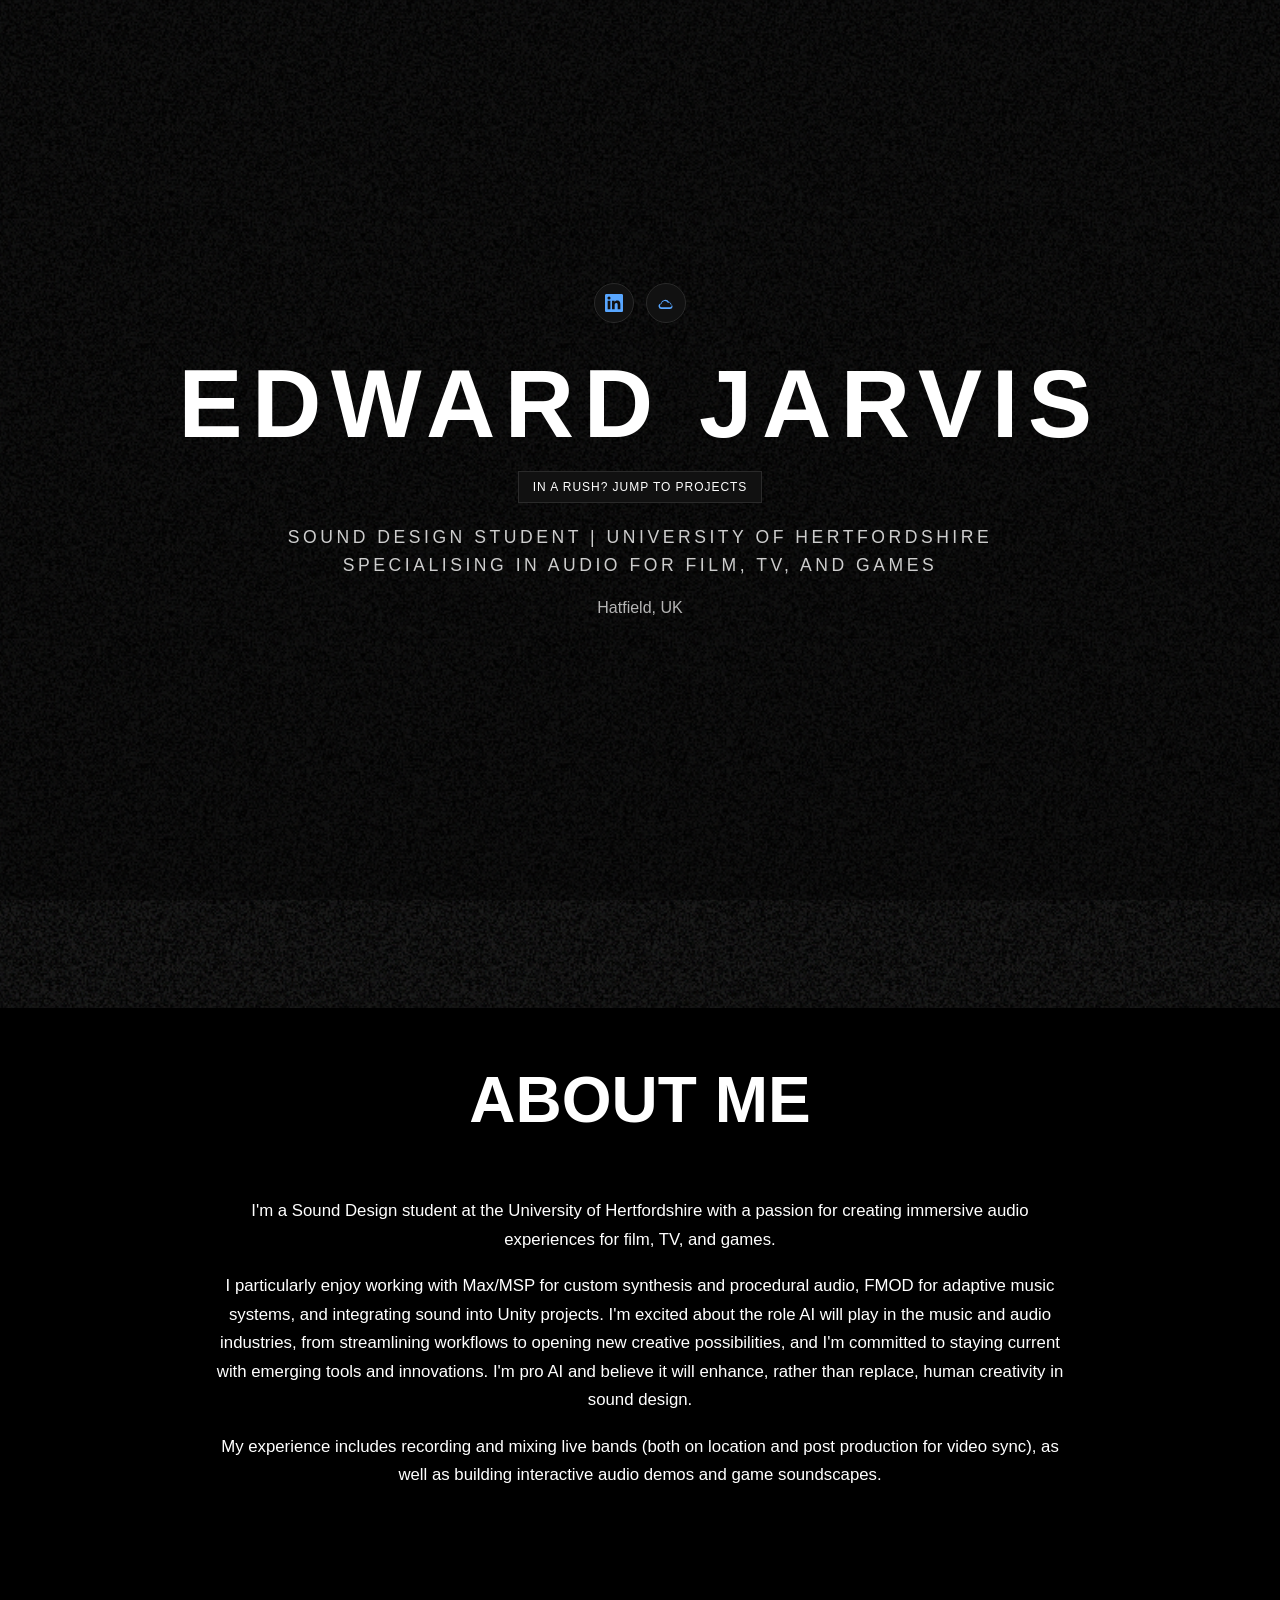
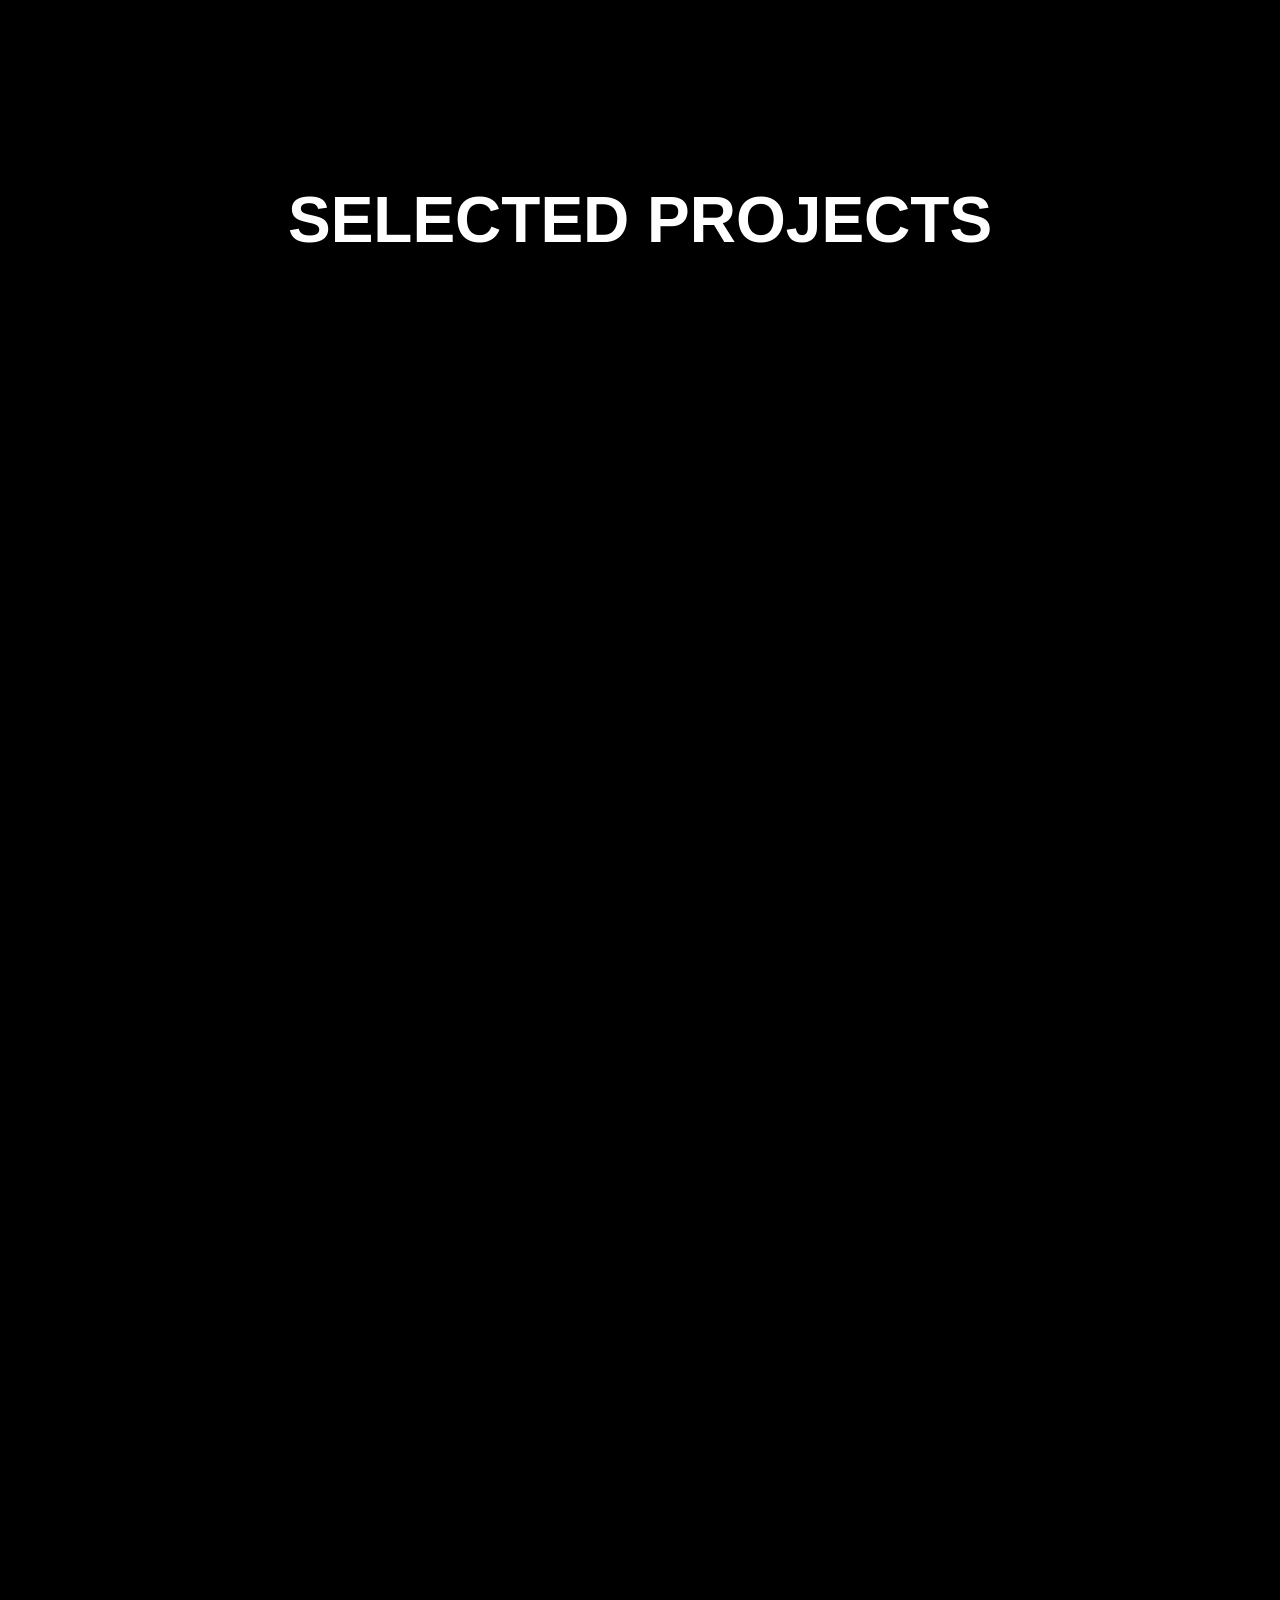
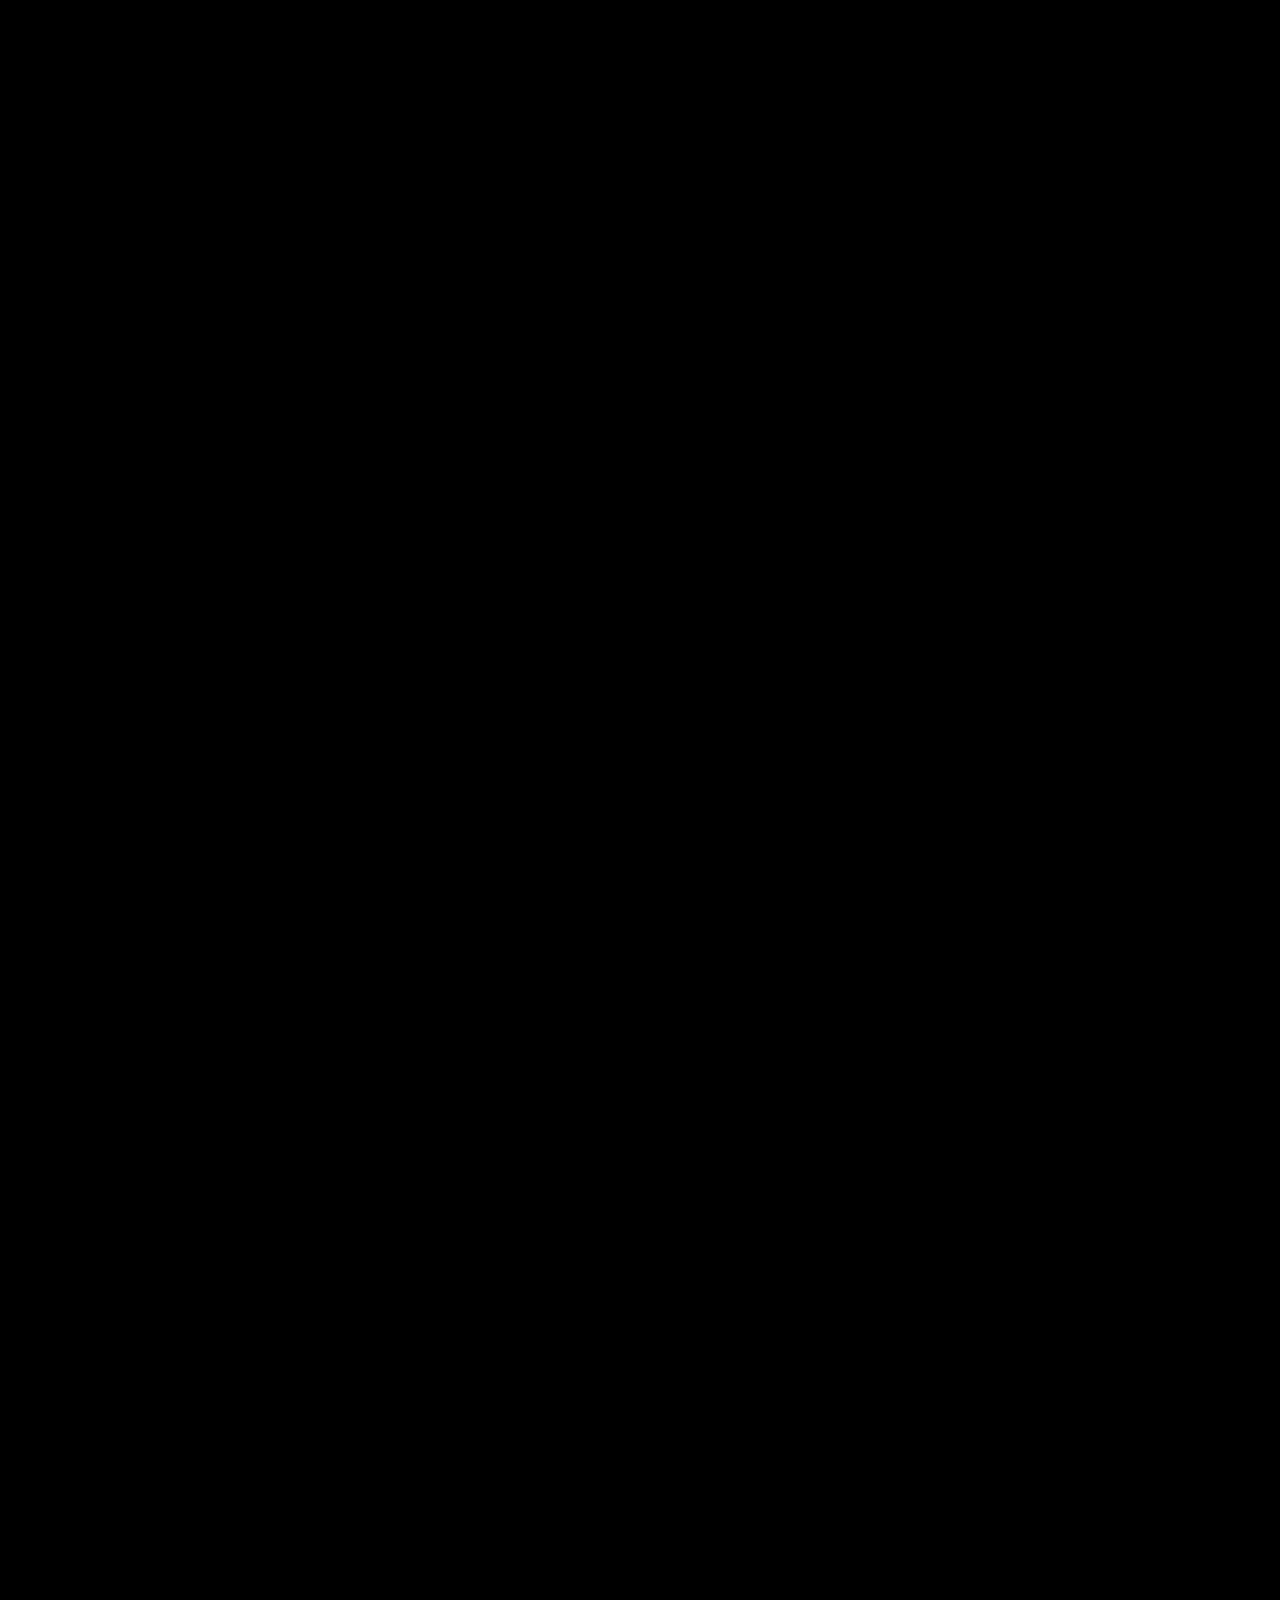
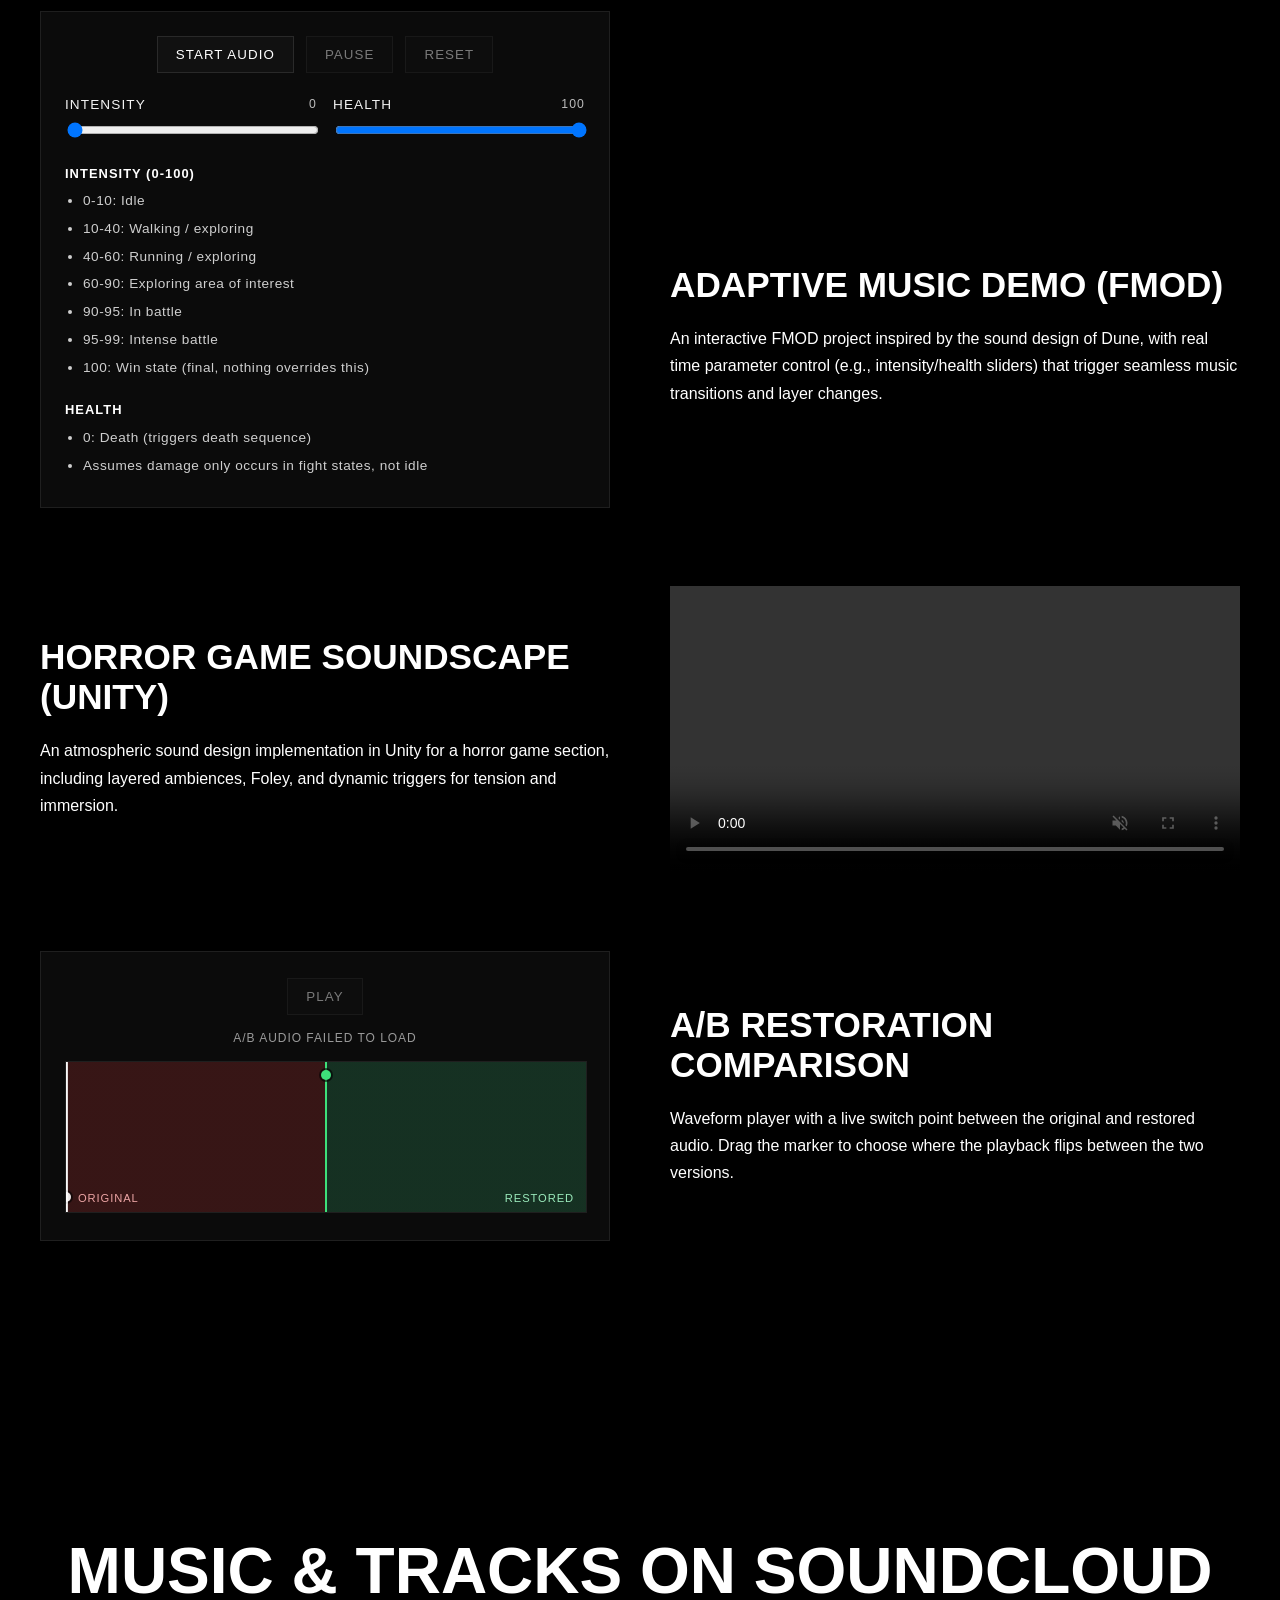
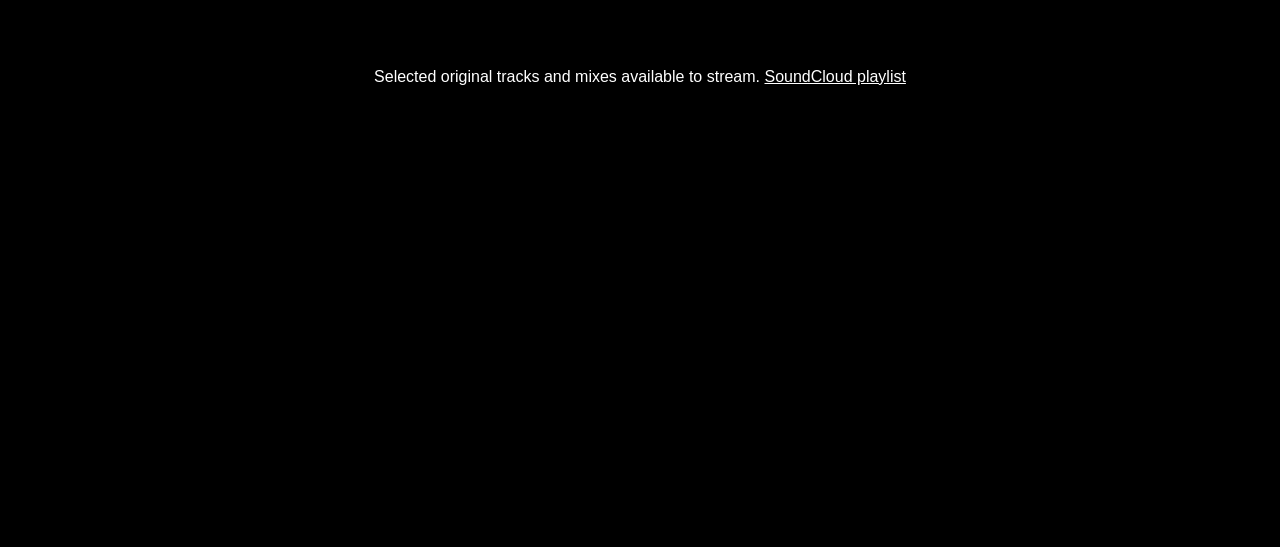
==== commit 56bff7ab: "synth improvements" ====
--- a/index.html
+++ b/index.html
@@ -26,12 +26,13 @@
             font-style: normal;
             font-display: swap;
         }
-        body { 
-            margin: 0; padding: 0; color: #fff; font-family: 'Druk Wide', 'DrukWide', 'Arial Black', sans-serif; 
+        body {
+            margin: 0; padding: 0; color: #fff; font-family: 'Inter', 'Helvetica Neue', Arial, sans-serif;
             background: #000; position: relative;
             overflow-x: hidden;
             isolation: isolate;
         }
+        h1, h2, h3, .jump-link, .subtitle, .links, .fmod-label, .fmod-btn, .ab-label { font-family: 'Druk Wide', 'DrukWide', 'Arial Black', sans-serif; }
         .bg-wash{
             position: fixed;
             inset: 0;
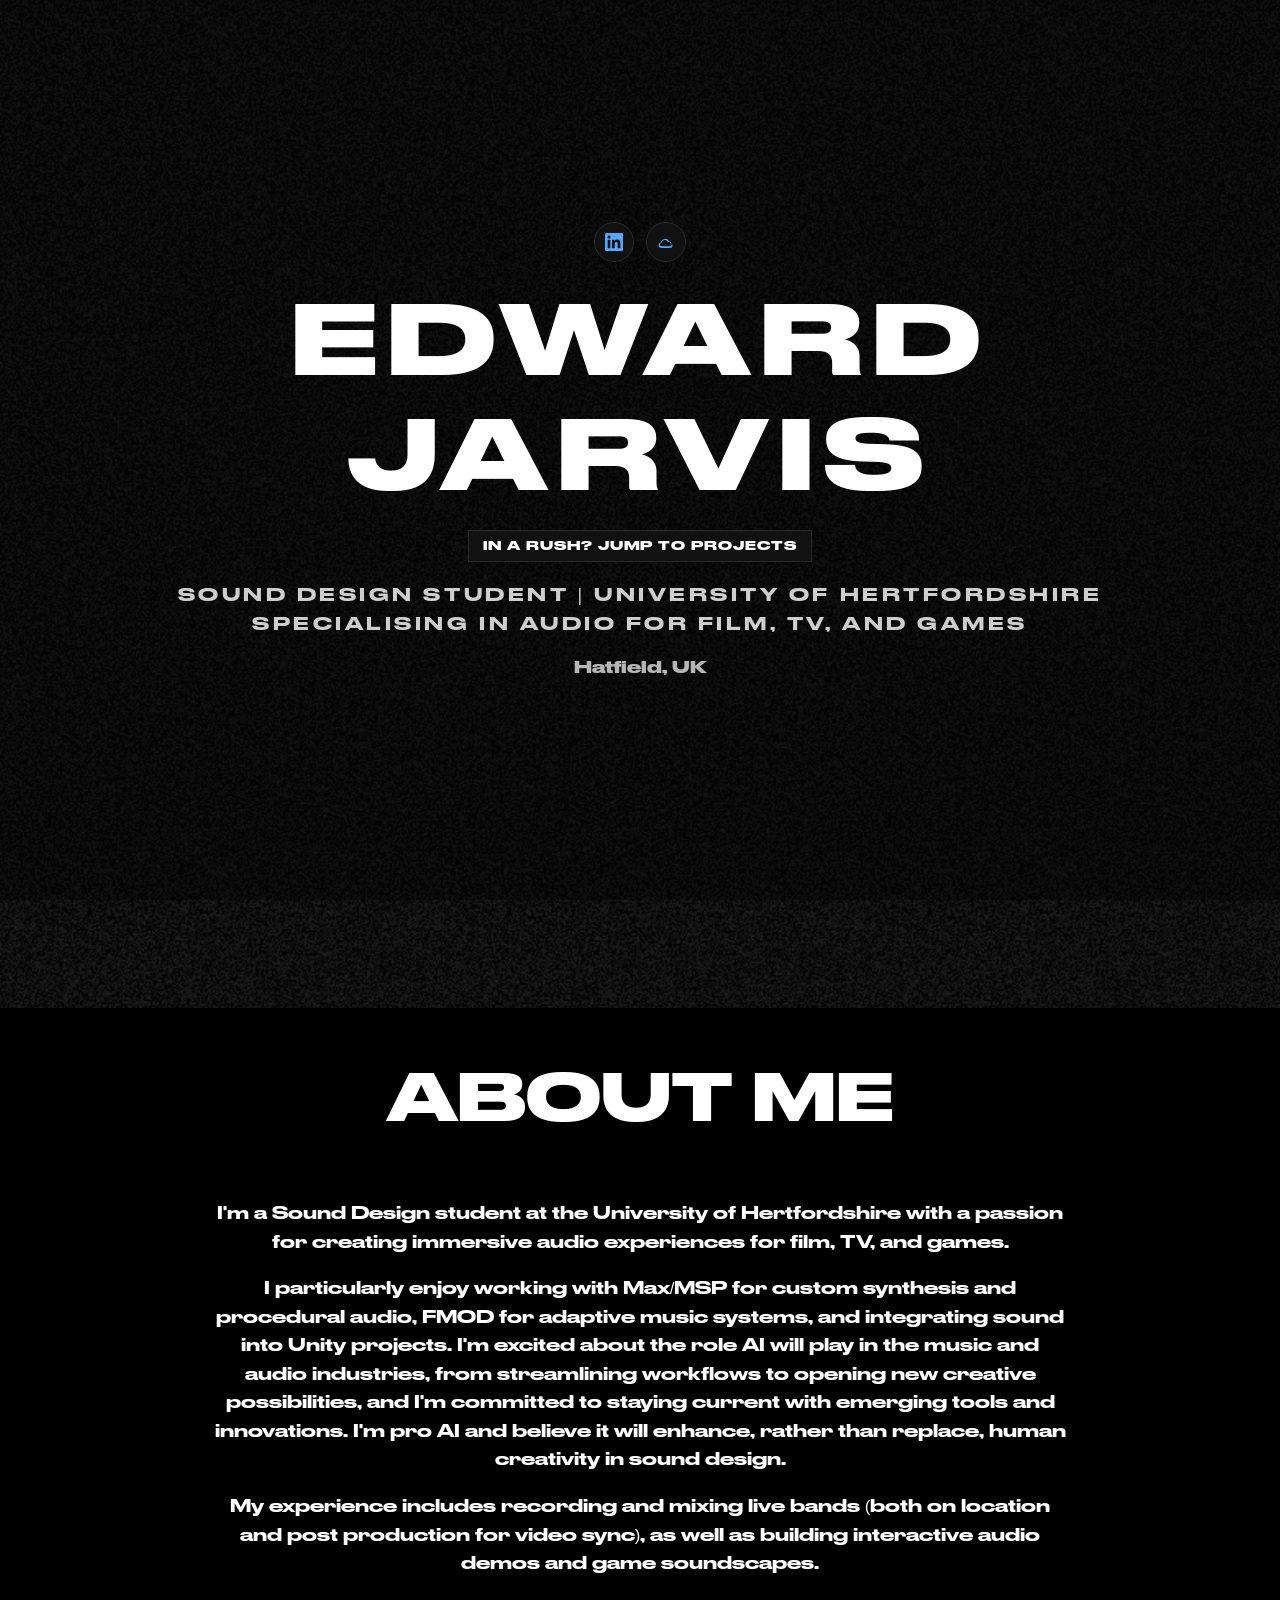
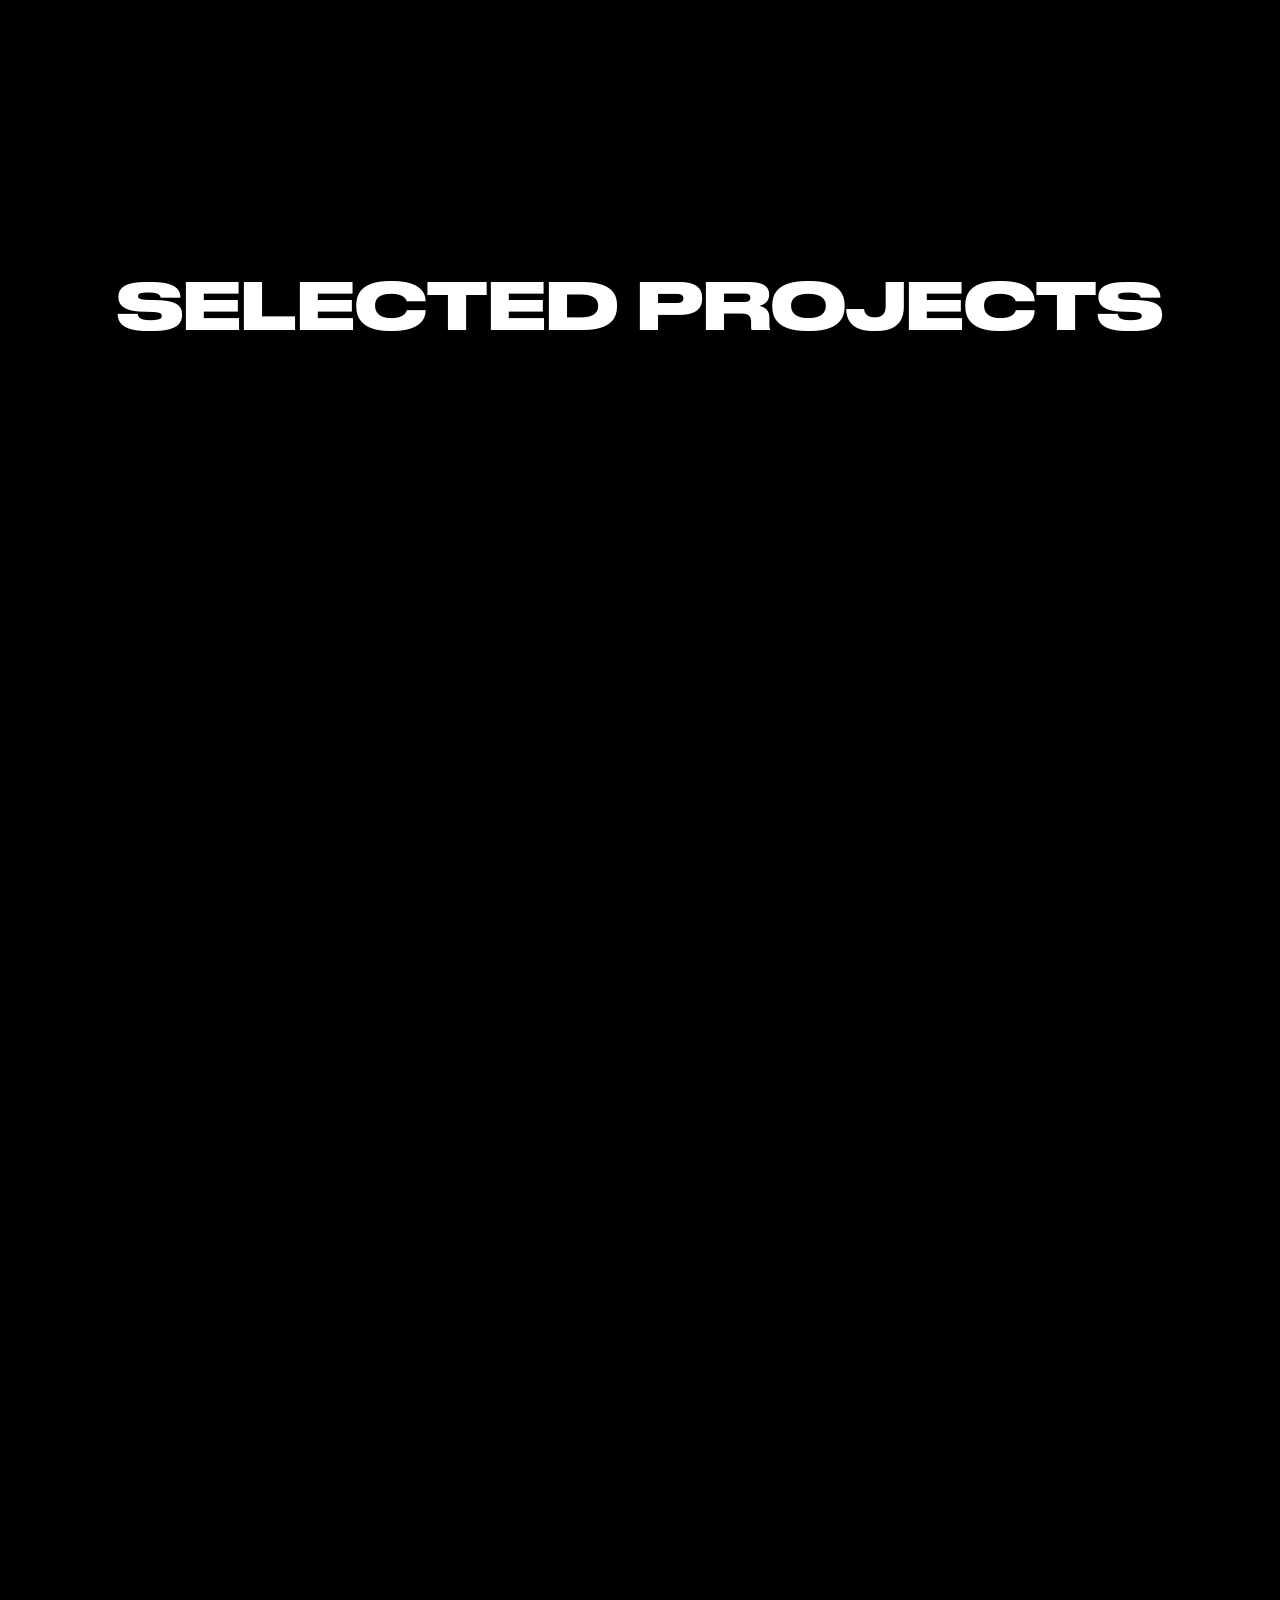
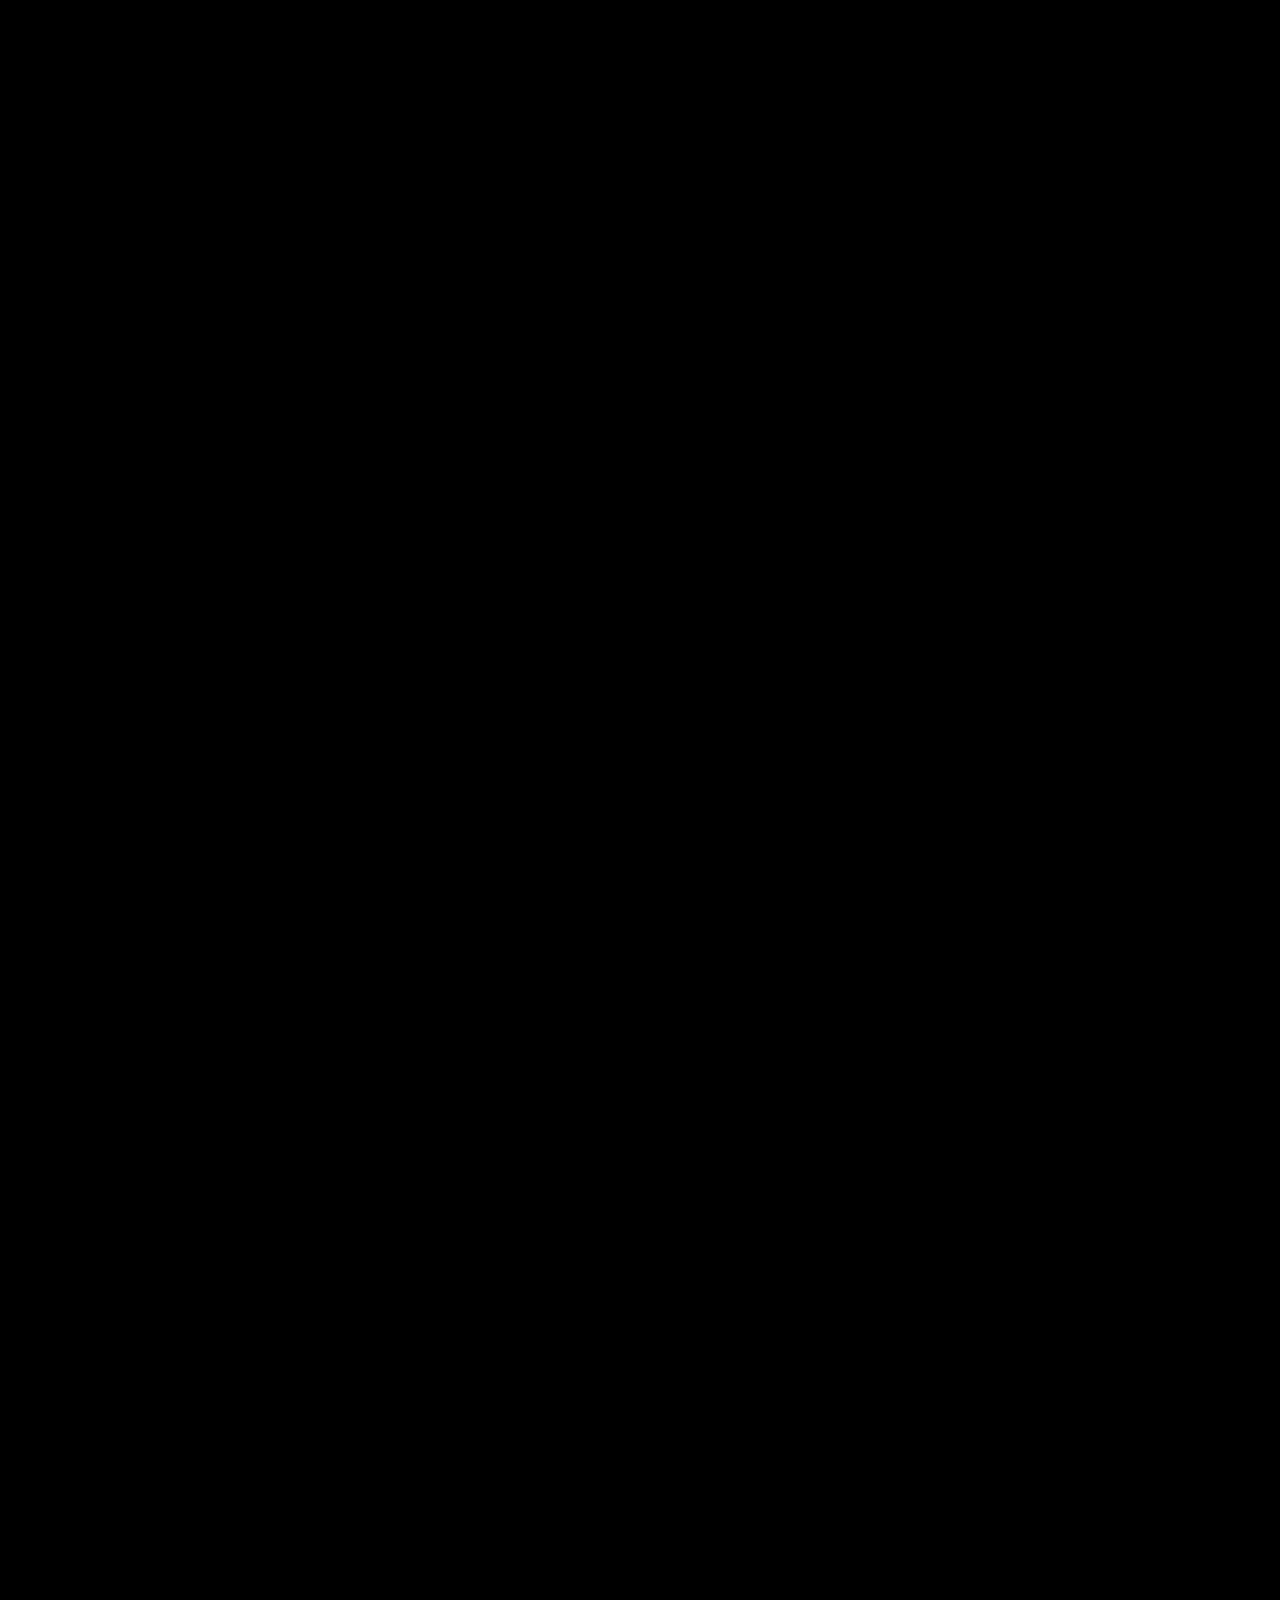
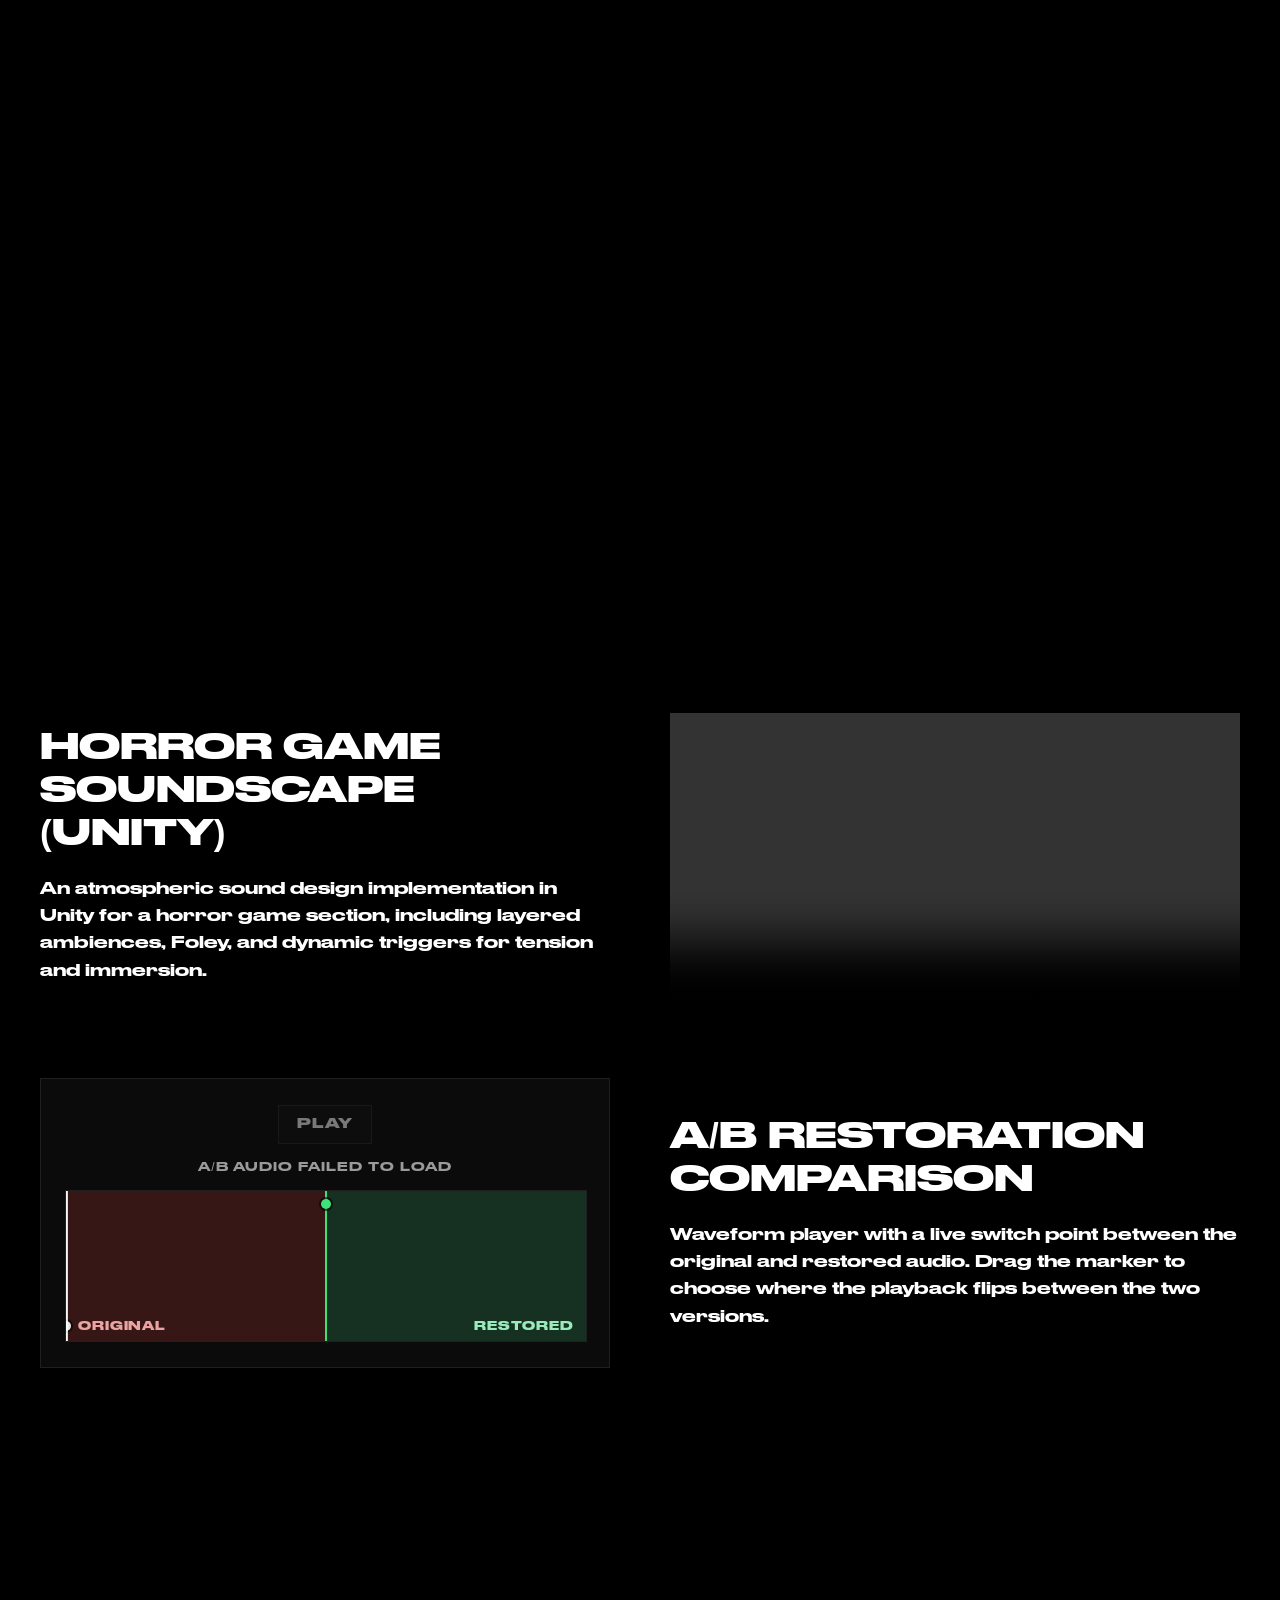
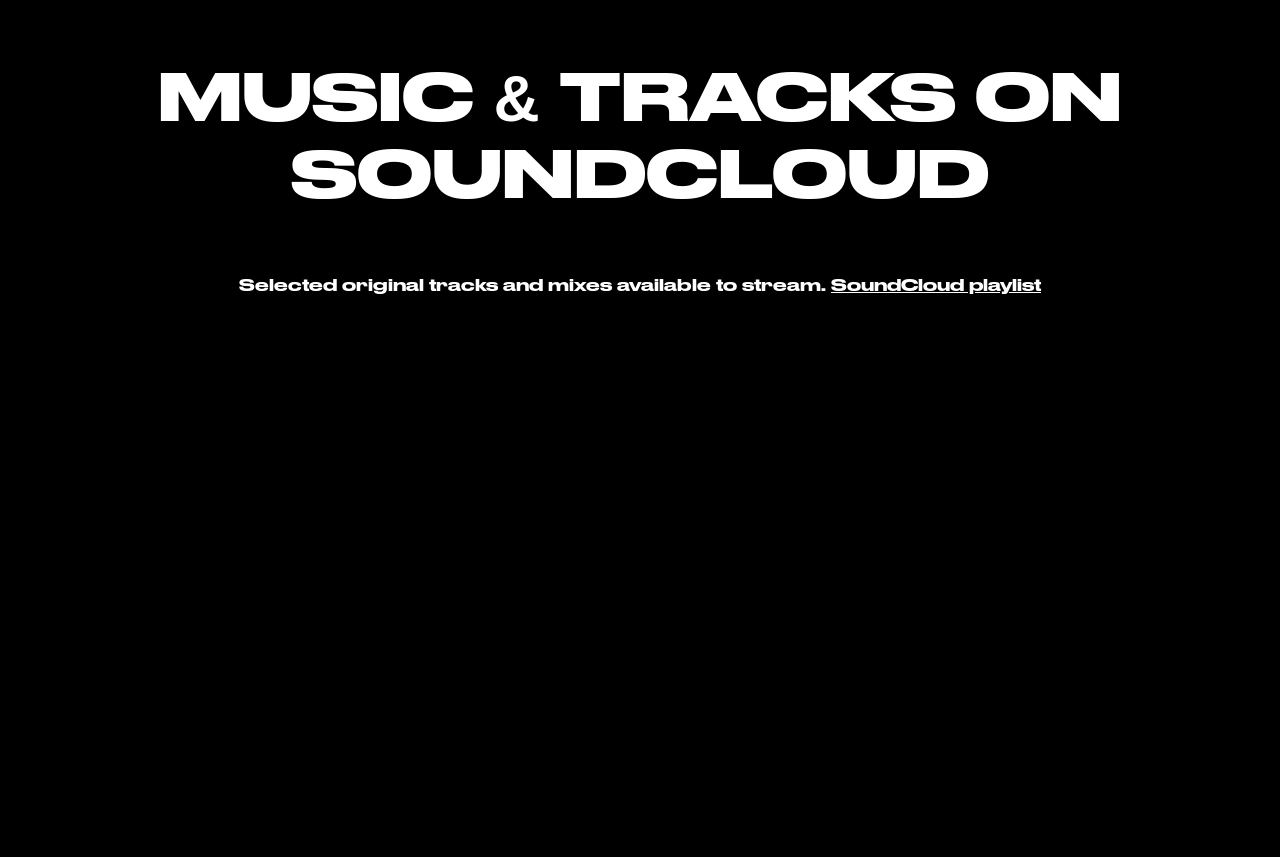
==== commit 01e1a361: "font fixes" ====
--- a/index.html
+++ b/index.html
@@ -7,32 +7,26 @@
     <style>
         @font-face {
             font-family: 'Druk Wide';
-            src: url('assets/fonts/DrukWideBold.ttf') format('truetype');
+            src: url('assets/fonts/DrukWideMediumTrial.otf') format('opentype');
+            font-weight: 500;
+            font-style: normal;
+            font-display: swap;
+        }
+        @font-face {
+            font-family: 'Druk Wide';
+            src: url('assets/fonts/DrukWideBoldTrial.otf') format('opentype');
             font-weight: 700;
             font-style: normal;
             font-display: swap;
         }
-        @font-face {
-            font-family: 'Druk Wide';
-            src: url('assets/fonts/DrukWideBold.ttf') format('truetype');
+        body {
+            margin: 0; padding: 0; color: #fff; font-family: 'Druk Wide', 'Arial Black', sans-serif;
             font-weight: 500;
-            font-style: normal;
-            font-display: swap;
-        }
-        @font-face {
-            font-family: 'Druk Wide';
-            src: url('assets/fonts/DrukWideBold.ttf') format('truetype');
-            font-weight: 400;
-            font-style: normal;
-            font-display: swap;
-        }
-        body {
-            margin: 0; padding: 0; color: #fff; font-family: 'Inter', 'Helvetica Neue', Arial, sans-serif;
             background: #000; position: relative;
             overflow-x: hidden;
             isolation: isolate;
         }
-        h1, h2, h3, .jump-link, .subtitle, .links, .fmod-label, .fmod-btn, .ab-label { font-family: 'Druk Wide', 'DrukWide', 'Arial Black', sans-serif; }
+        h1, h2, h3, .jump-link, .subtitle, .links, .fmod-label, .fmod-btn, .ab-label { font-family: 'Druk Wide', 'Arial Black', sans-serif; font-weight: 700; }
         .bg-wash{
             position: fixed;
             inset: 0;
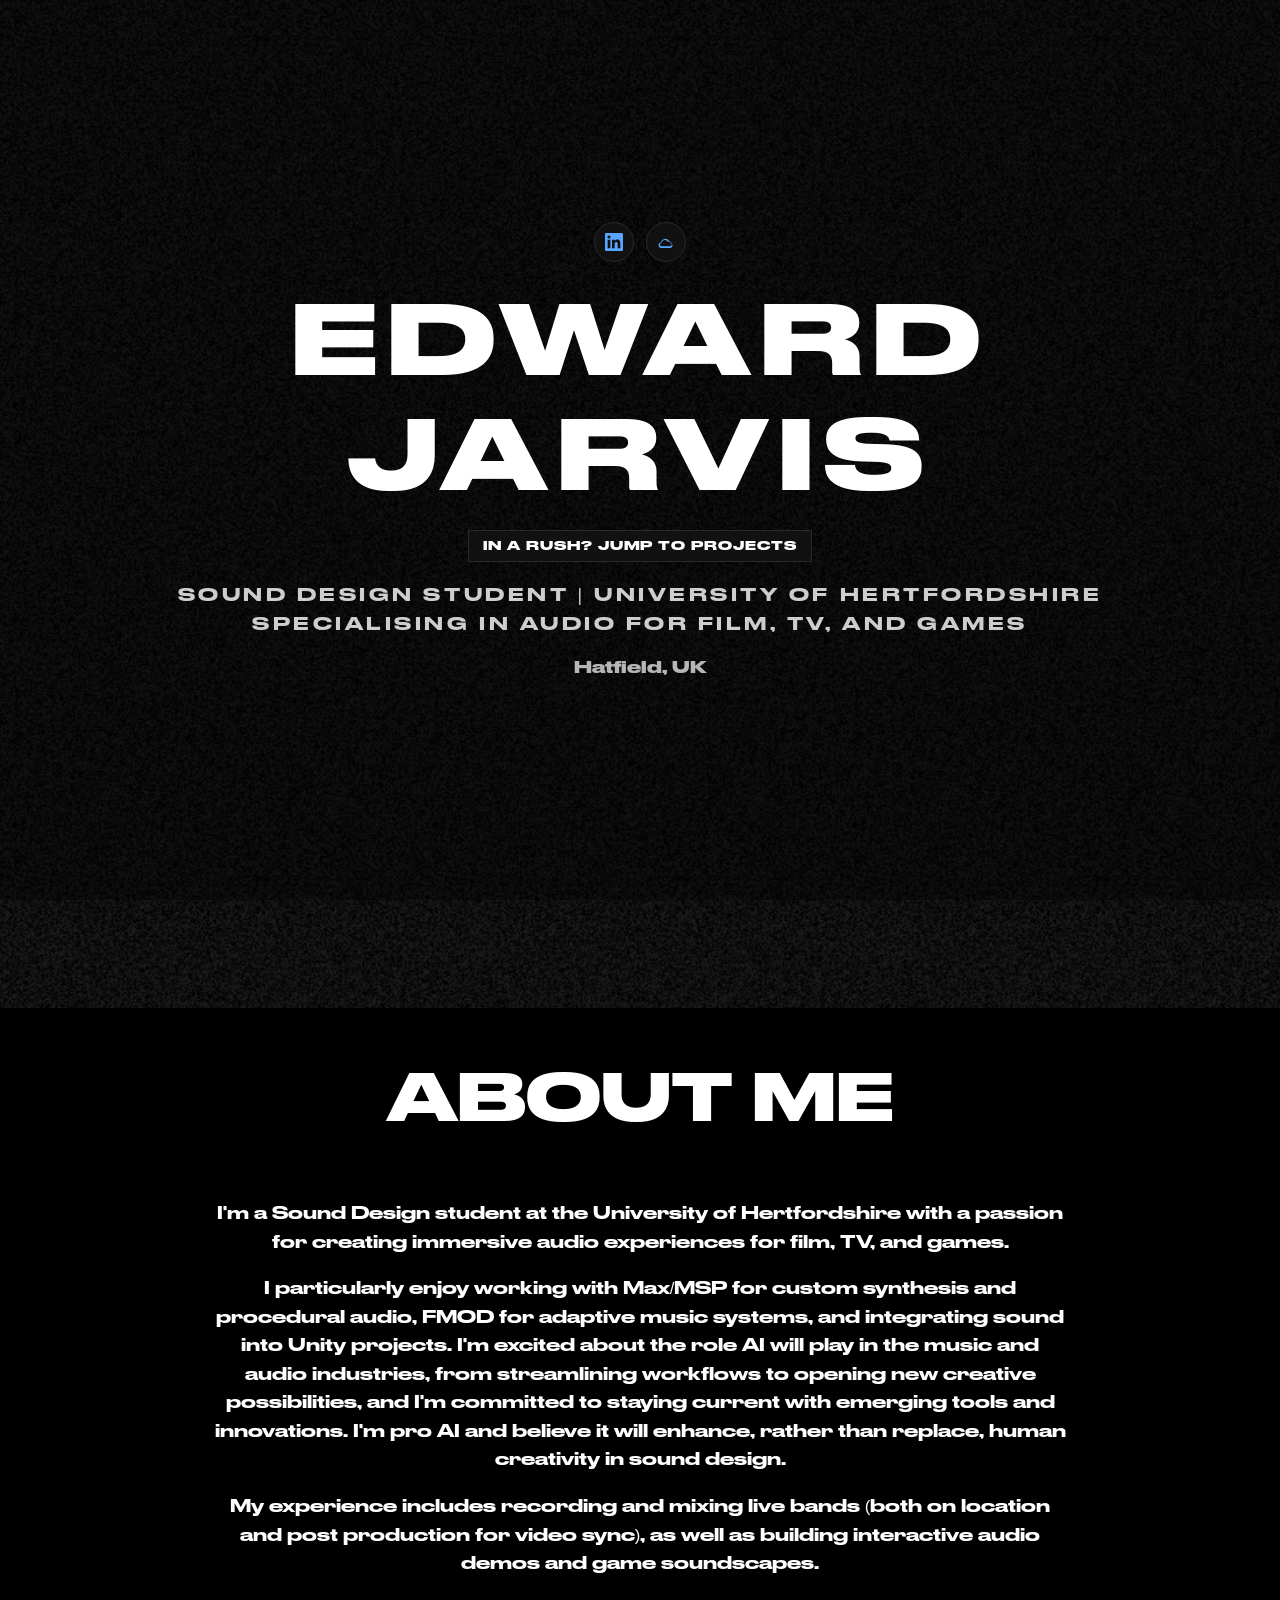
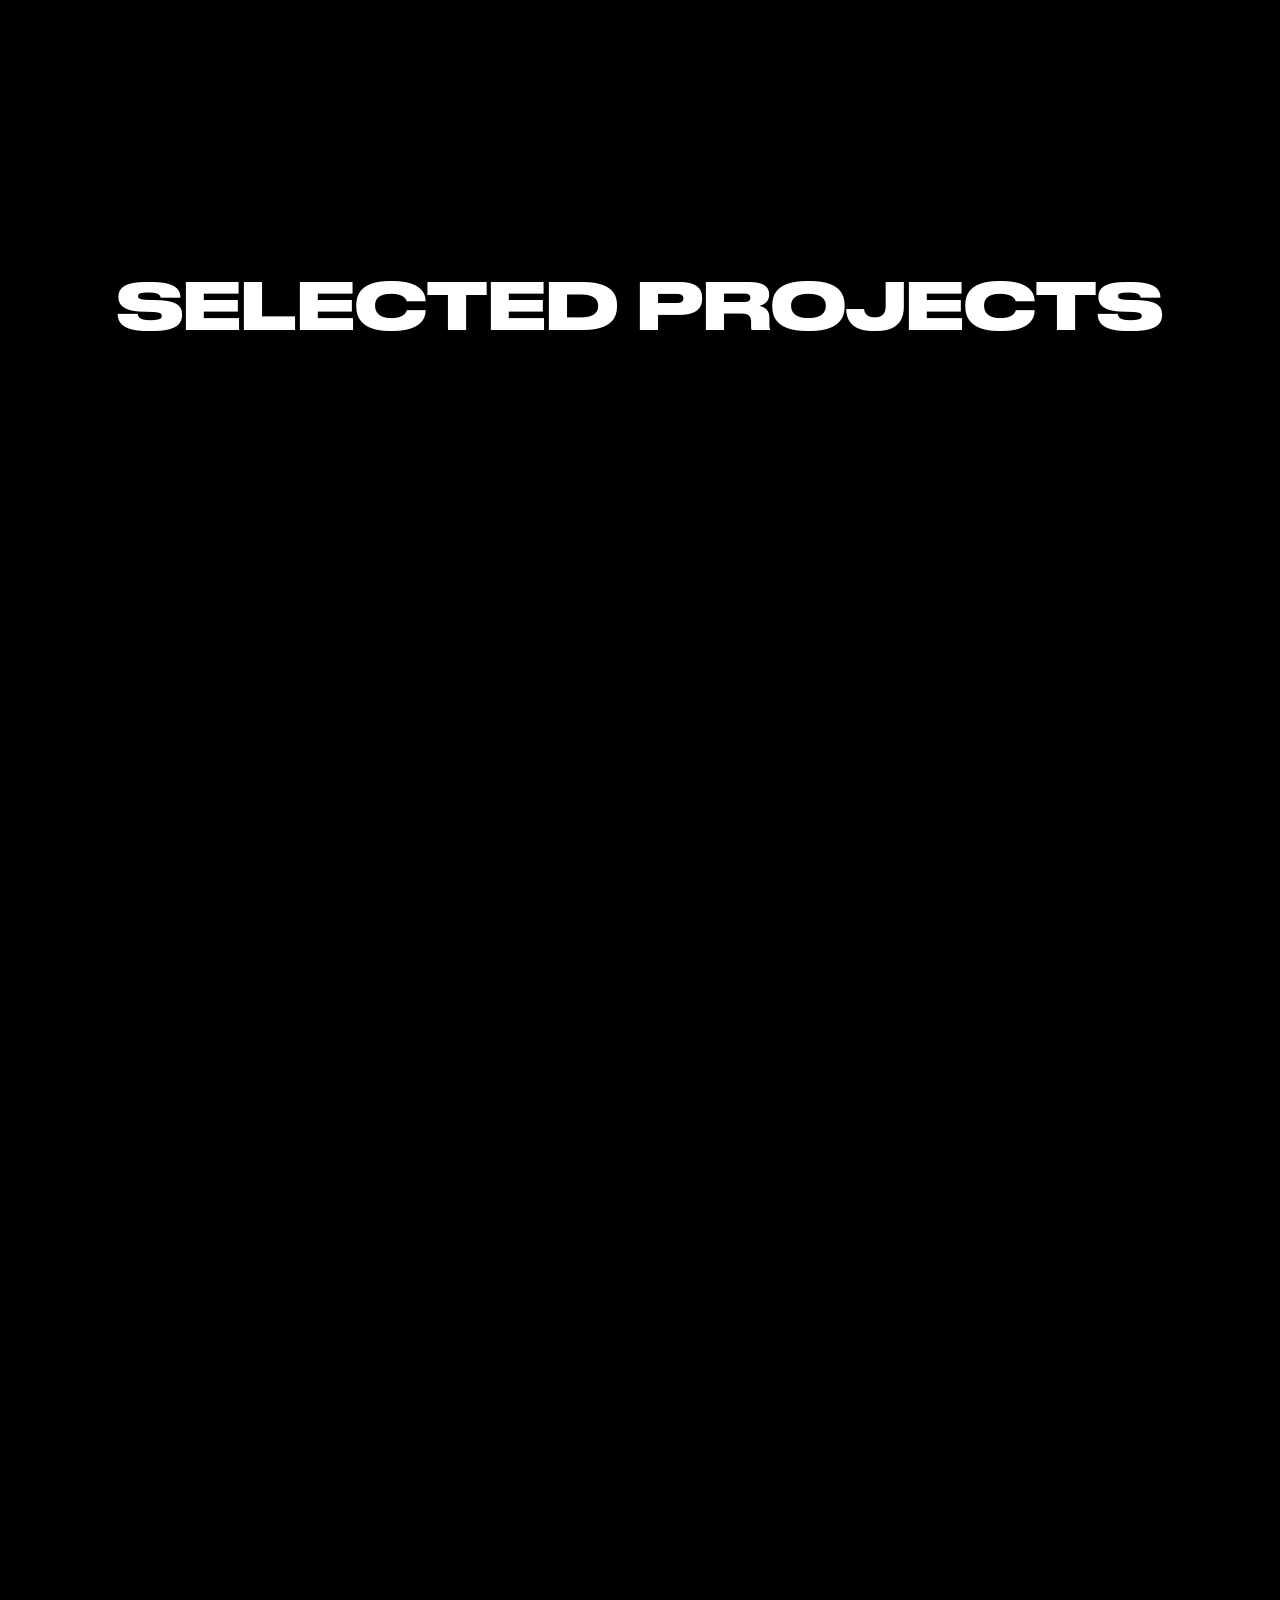
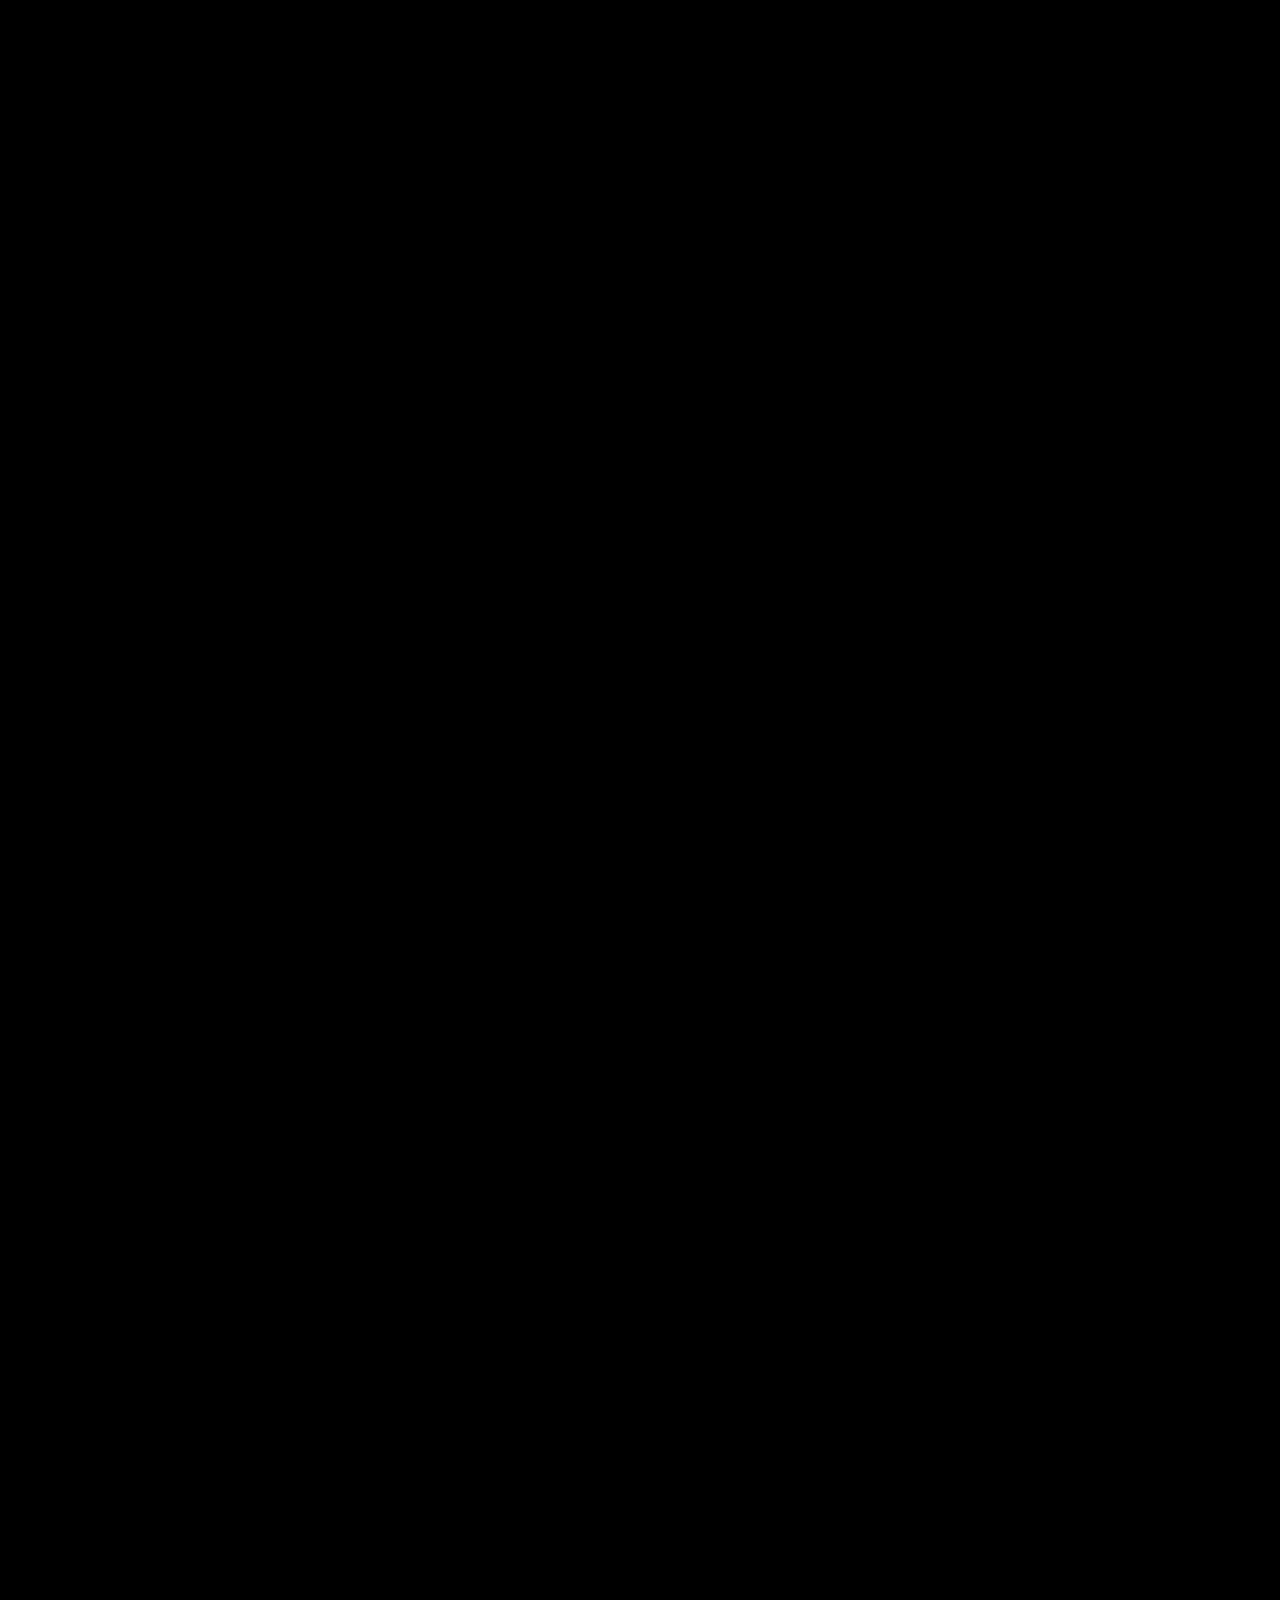
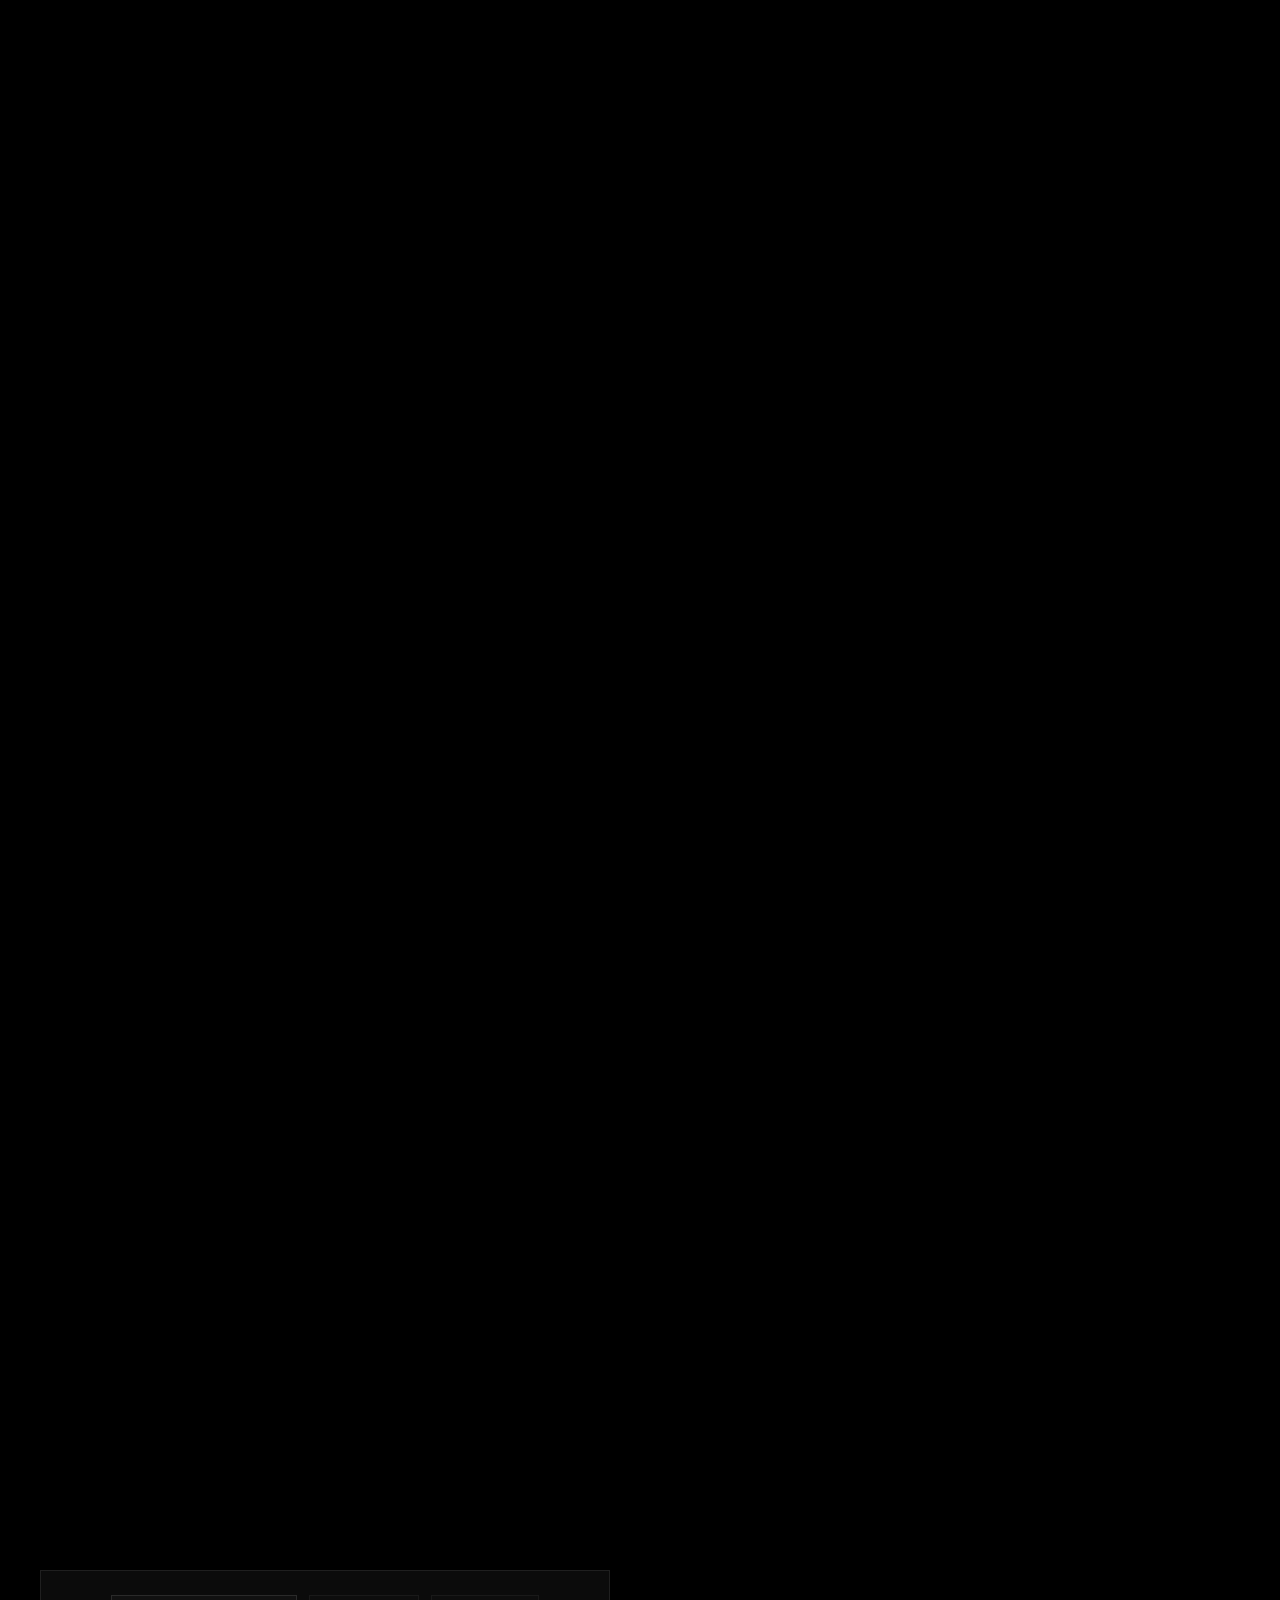
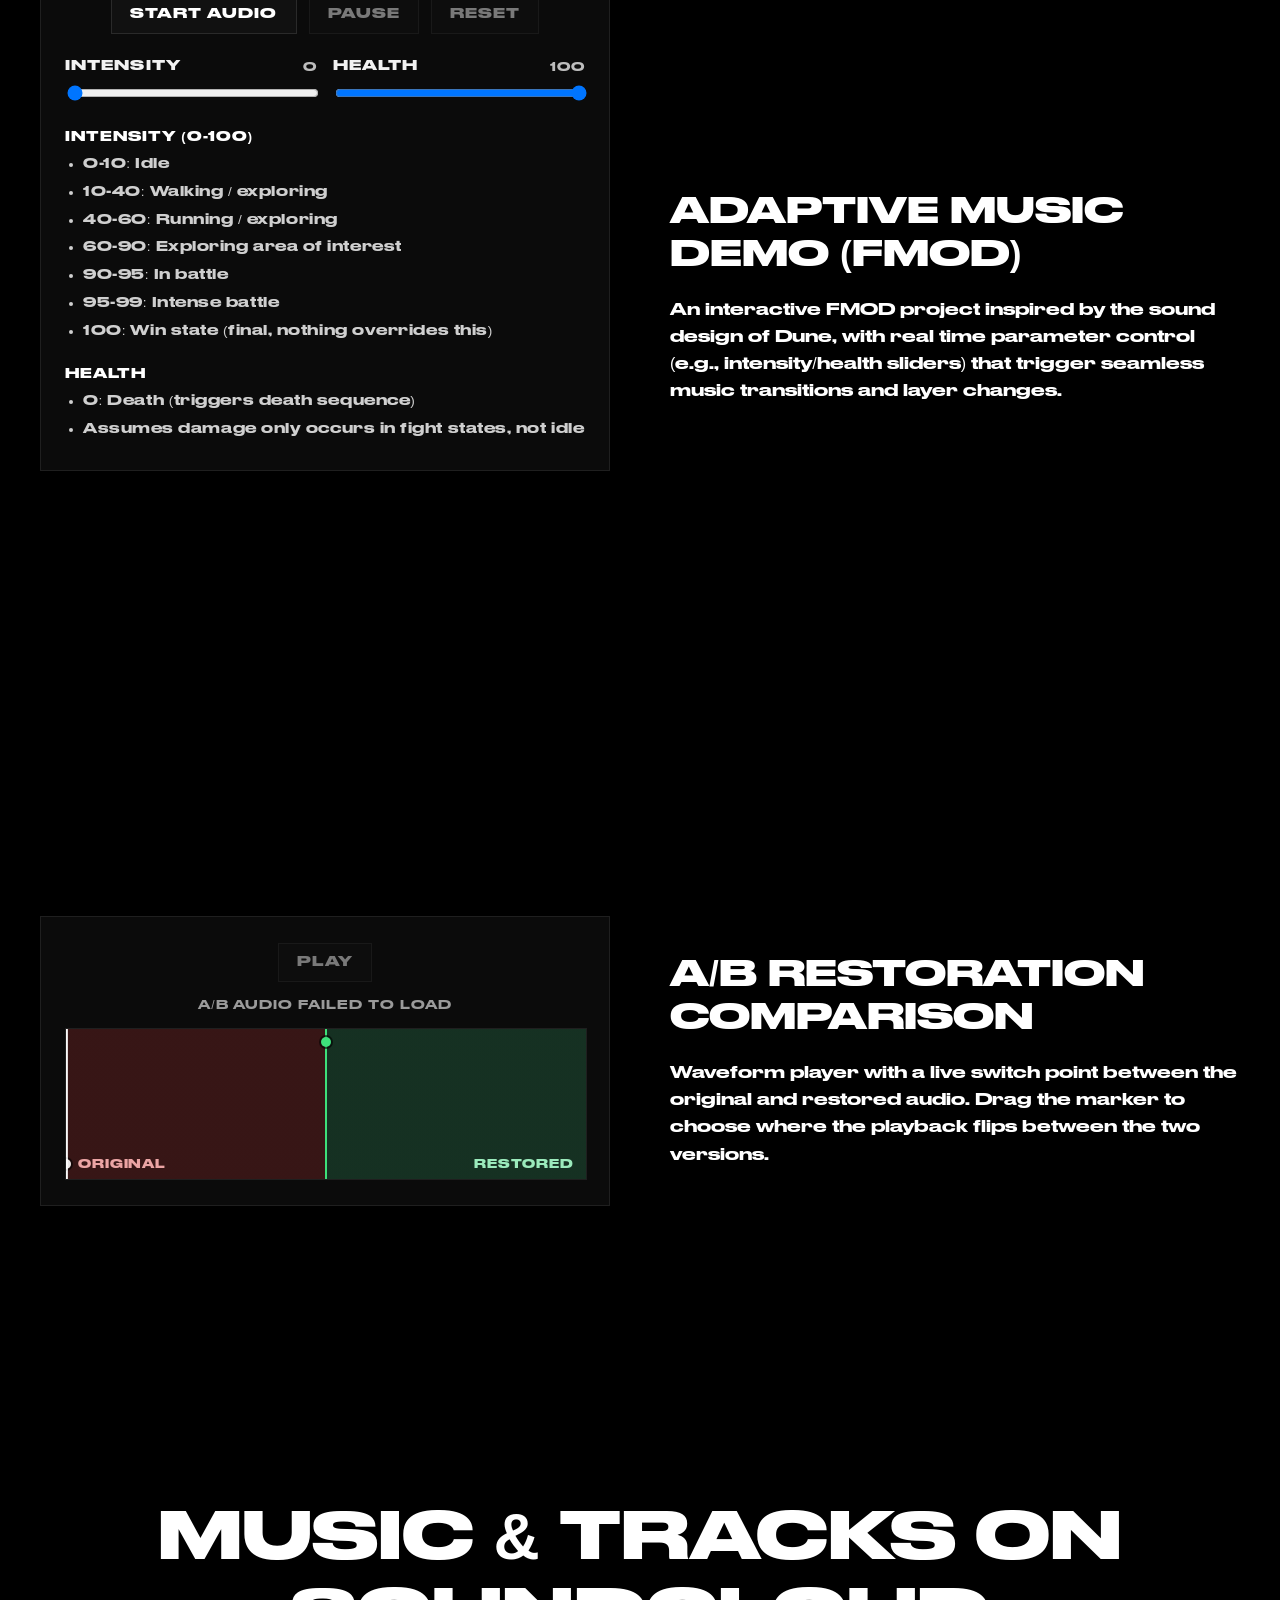
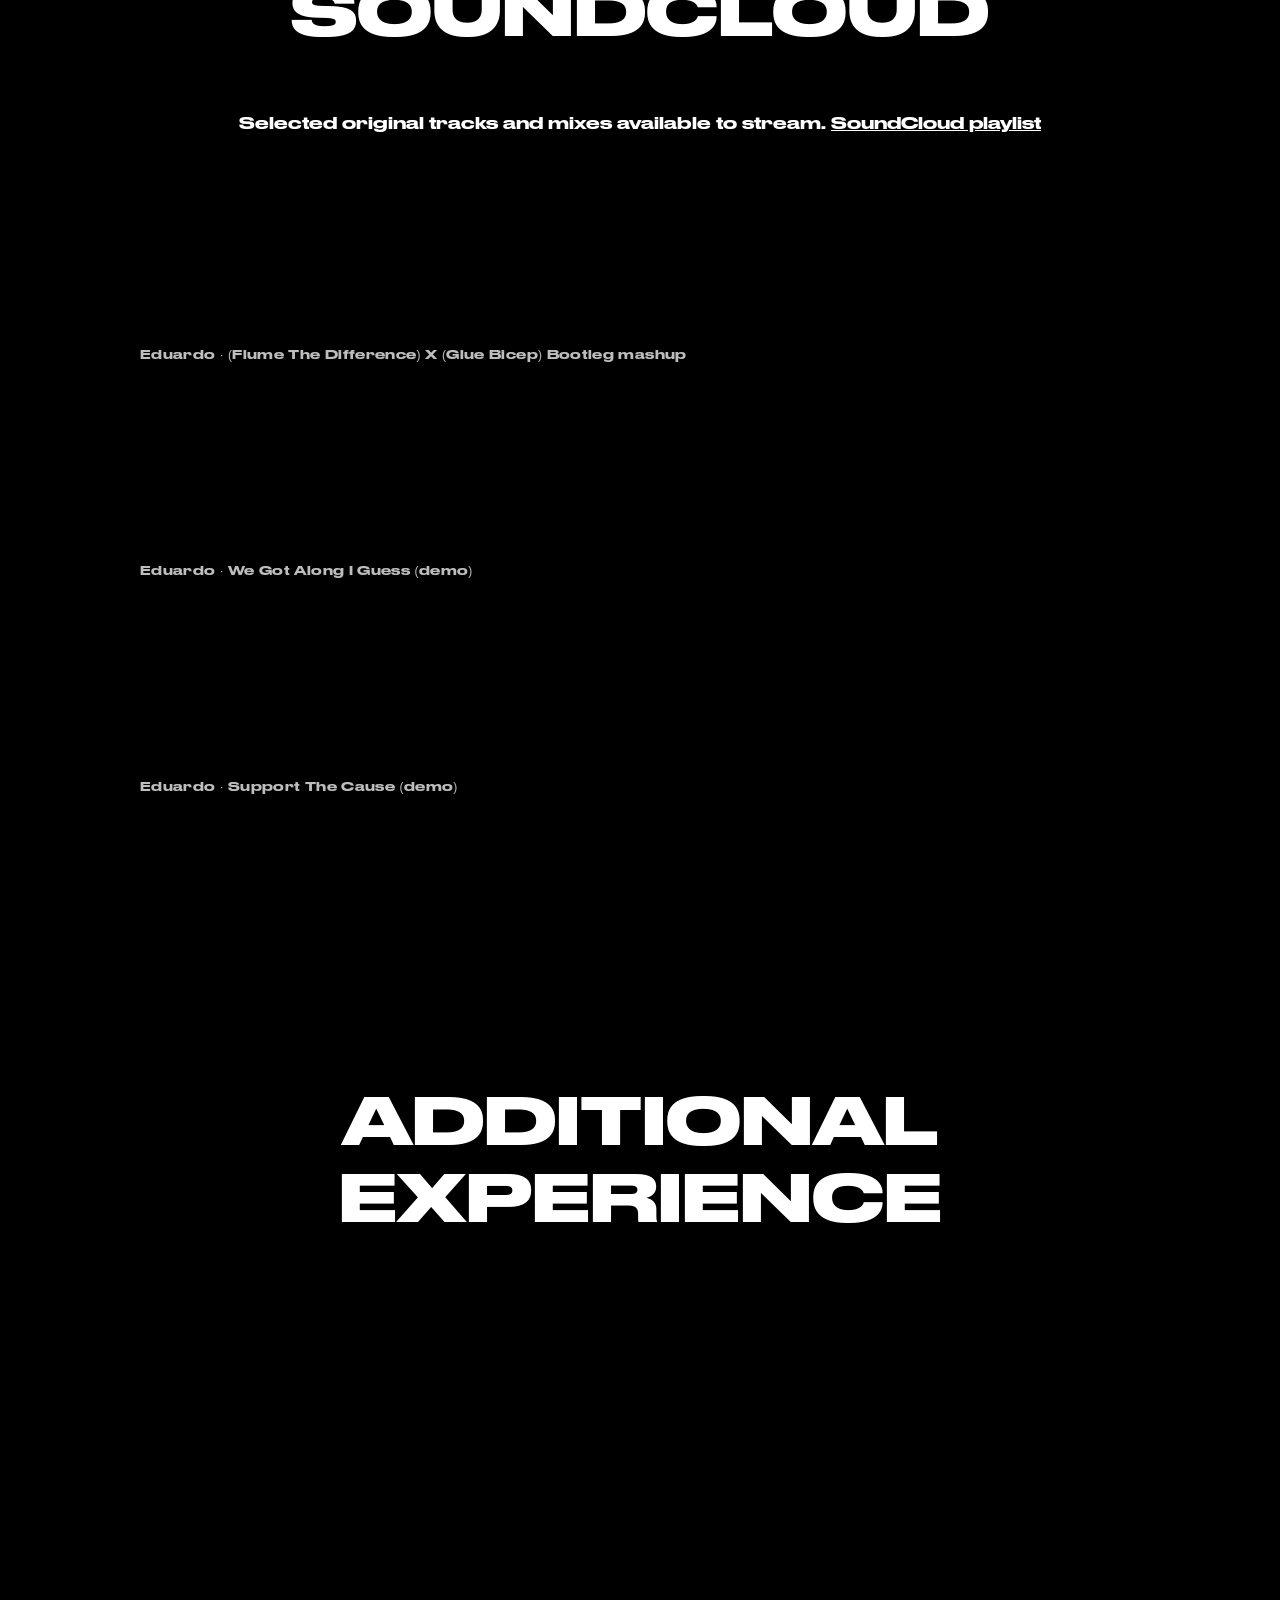
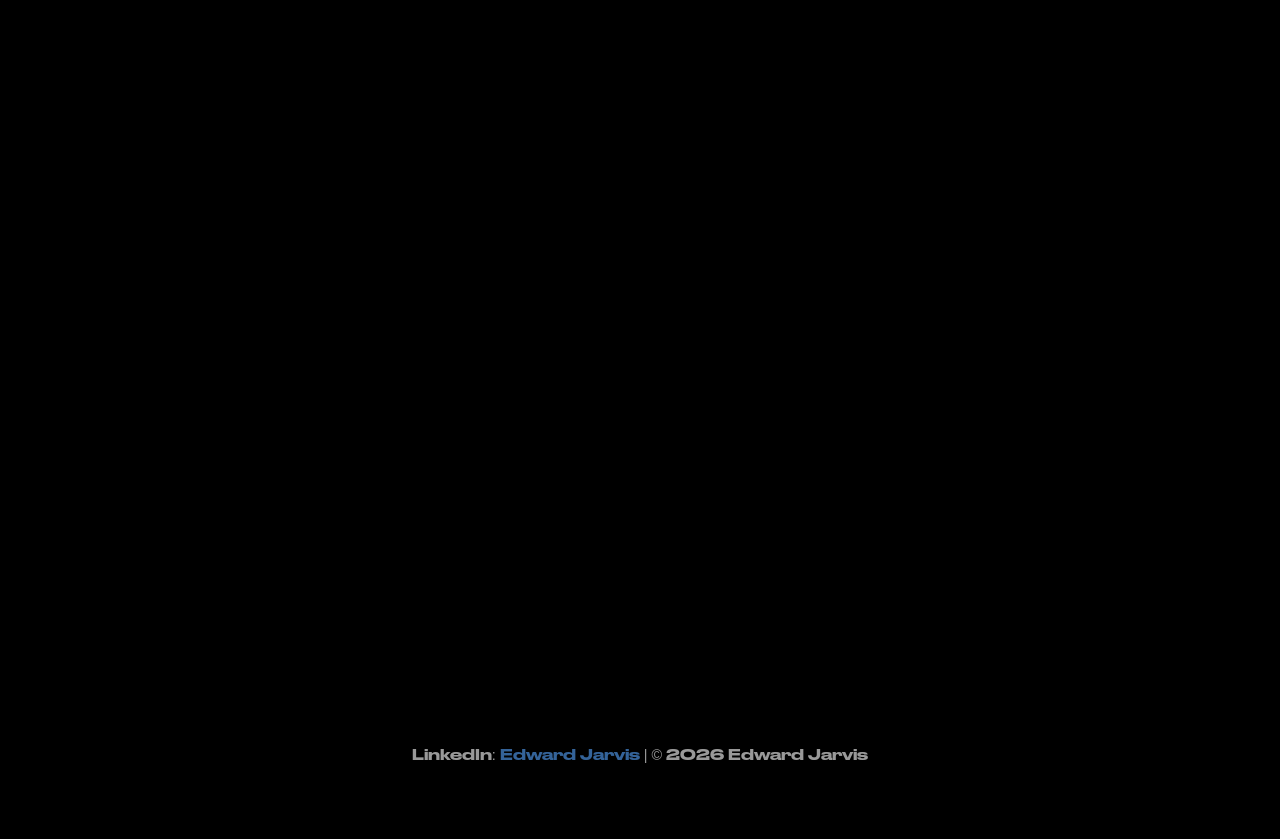
==== commit 84533689: "max synth replace" ====
--- a/index.html
+++ b/index.html
@@ -198,7 +198,7 @@
 	            <div class="project-row synth-row fade-in">
 	                <div class="project-copy">
 	                    <h3>Interactive Synthesizer</h3>
-	                    <p>Original build was in Max/MSP, but I ported it fully to JavaScript for this site and added more features. Press <strong>Code</strong> to load/save presets, and press <strong>Rand</strong> to randomise everything and discover new sounds.</p>
+	                    <p>Originally built in Max/MSP — this is a simplified JavaScript port of my patch for the site. Play with the on‑screen keyboard (or A‑L / W‑P), then shape the harmonics, envelope, filters, and tempo‑synced filter LFOs.</p>
 	                </div>
 	                <div class="project-media">
 	                    <iframe class="synth-embed" src="synth/index.html" title="Interactive Synthesizer" loading="lazy"></iframe>
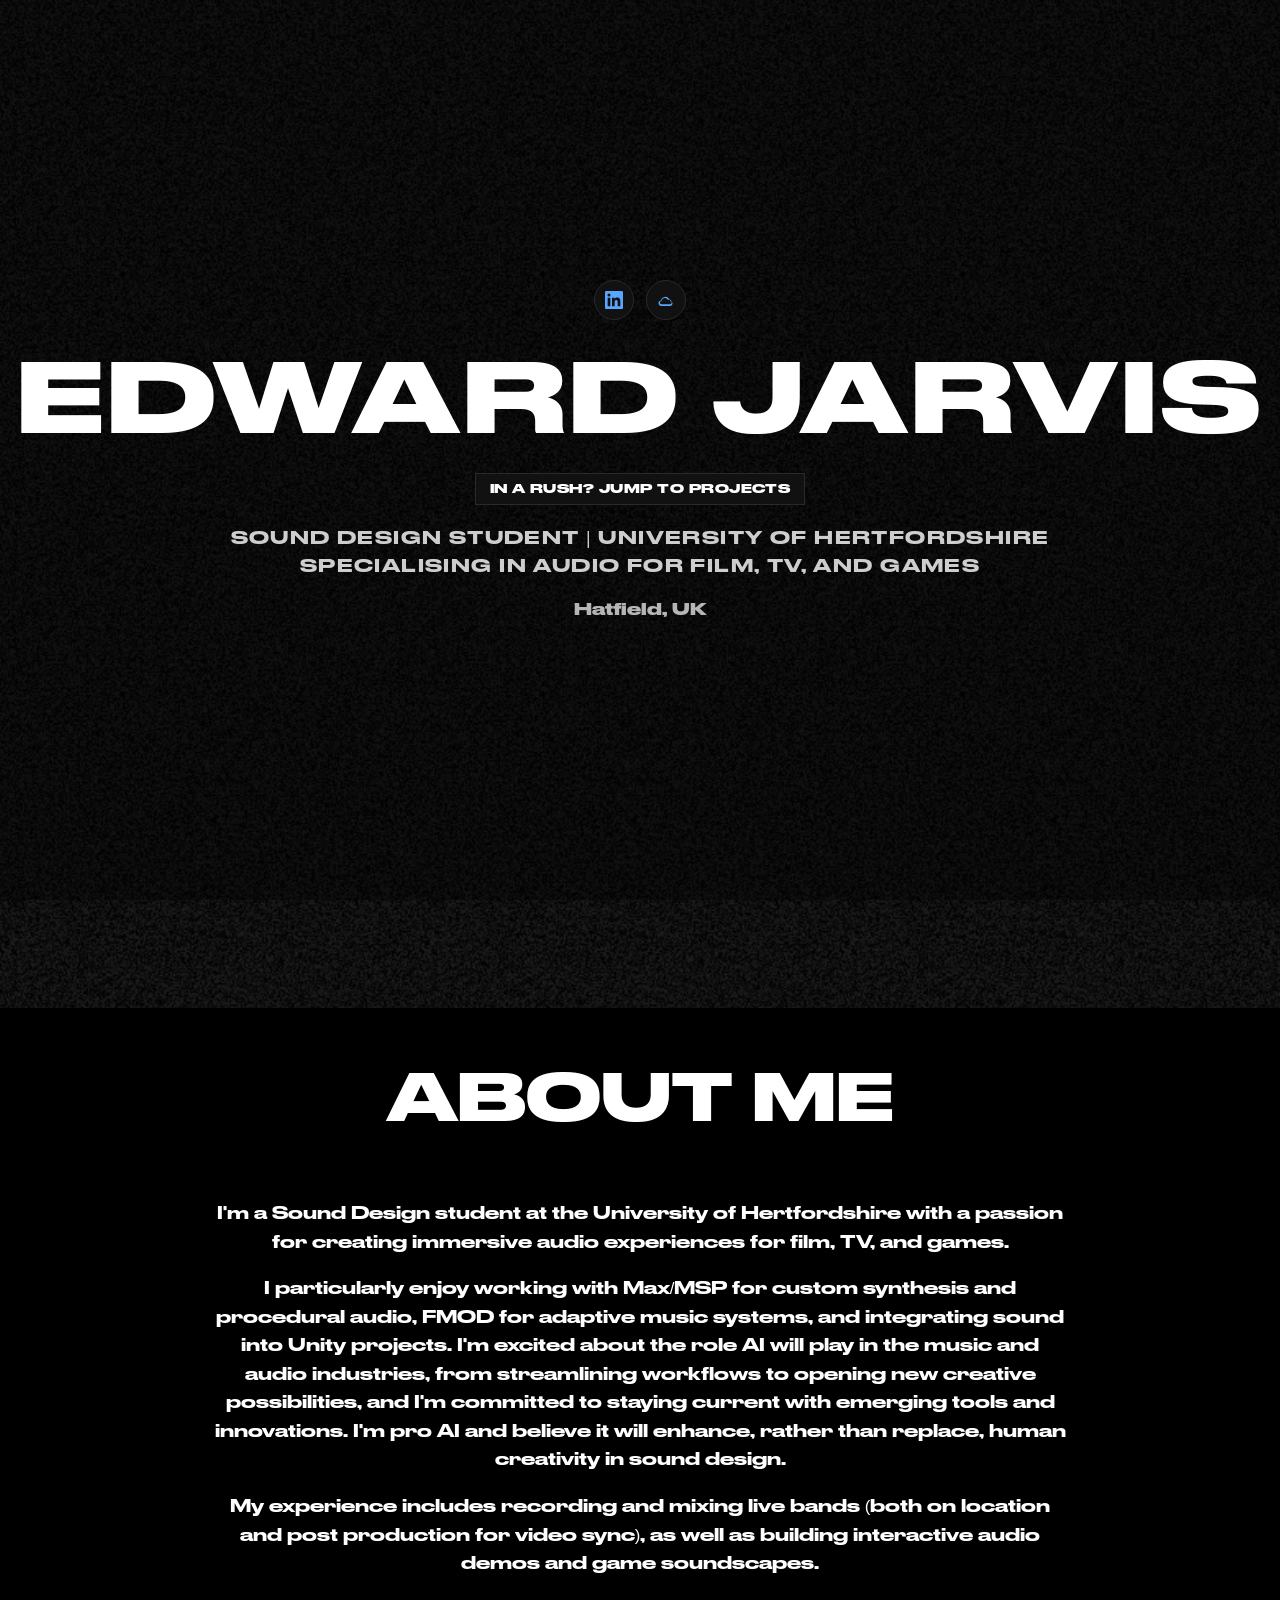
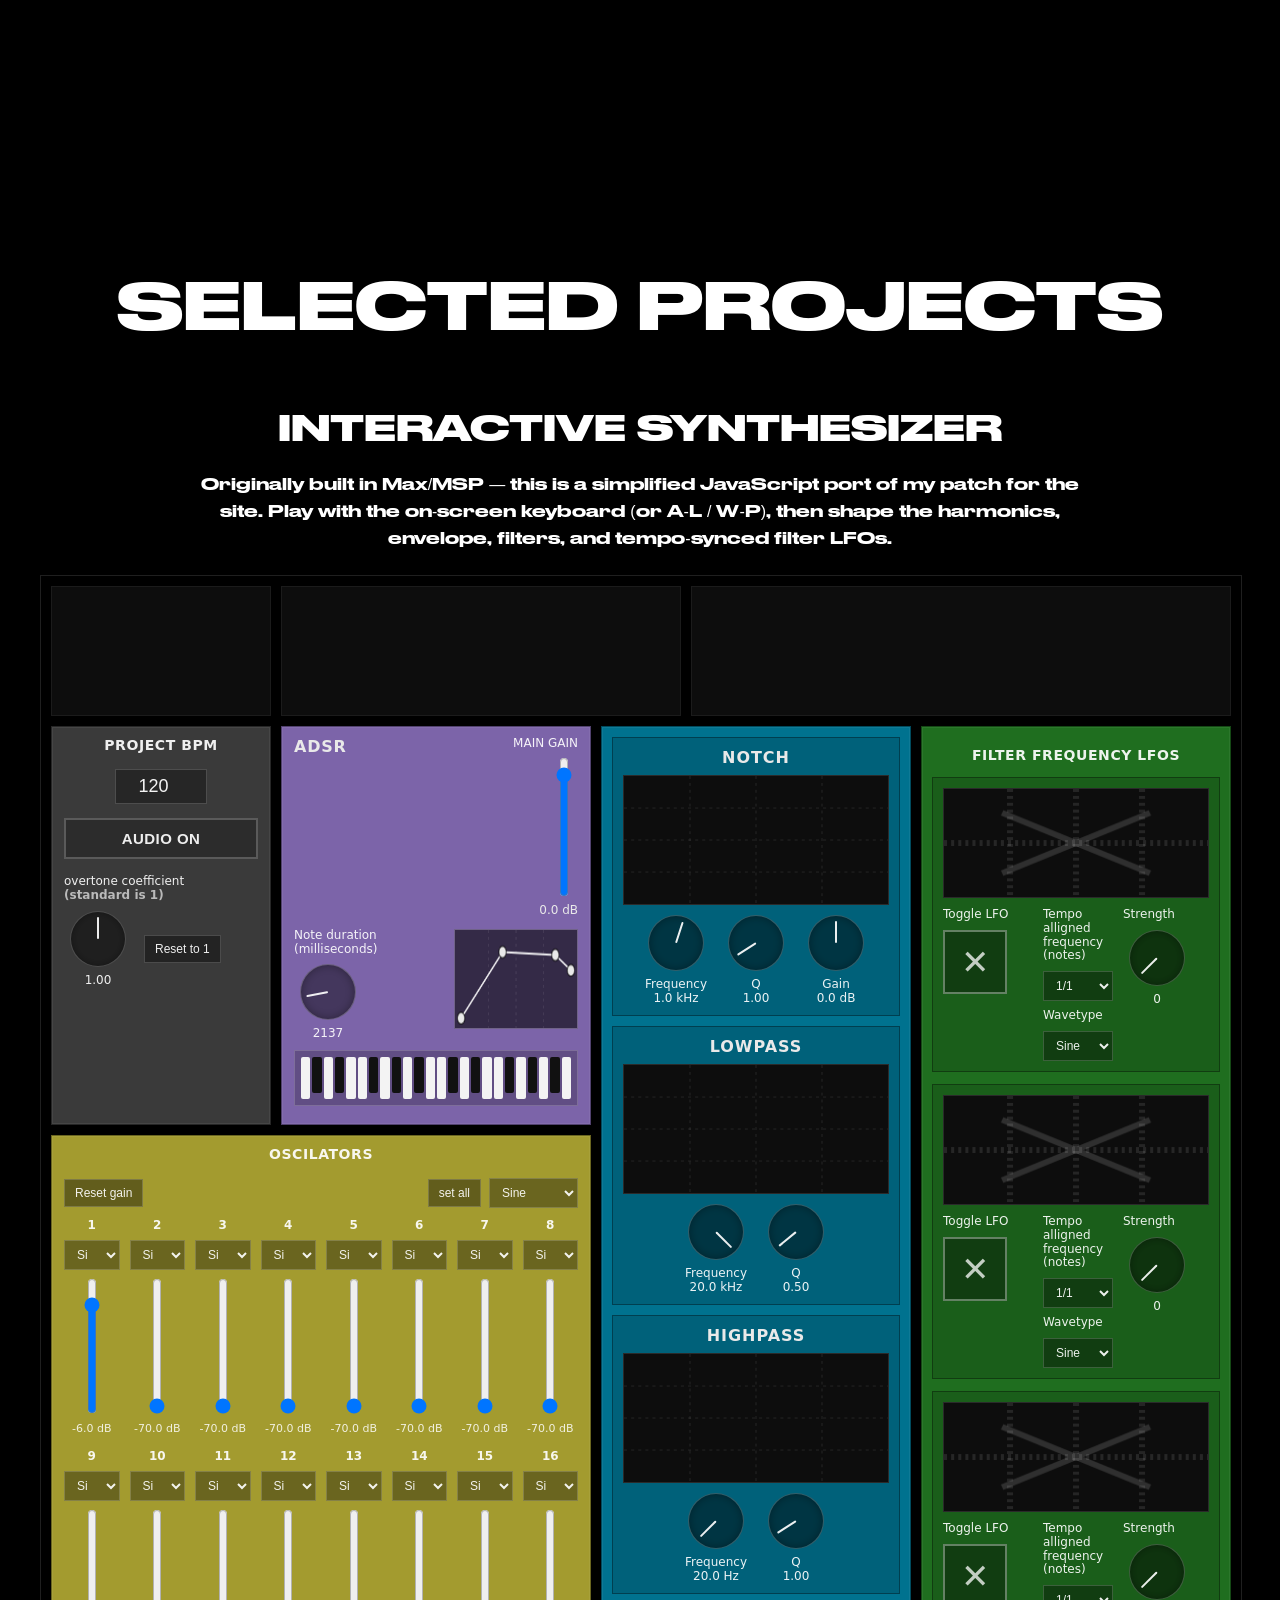
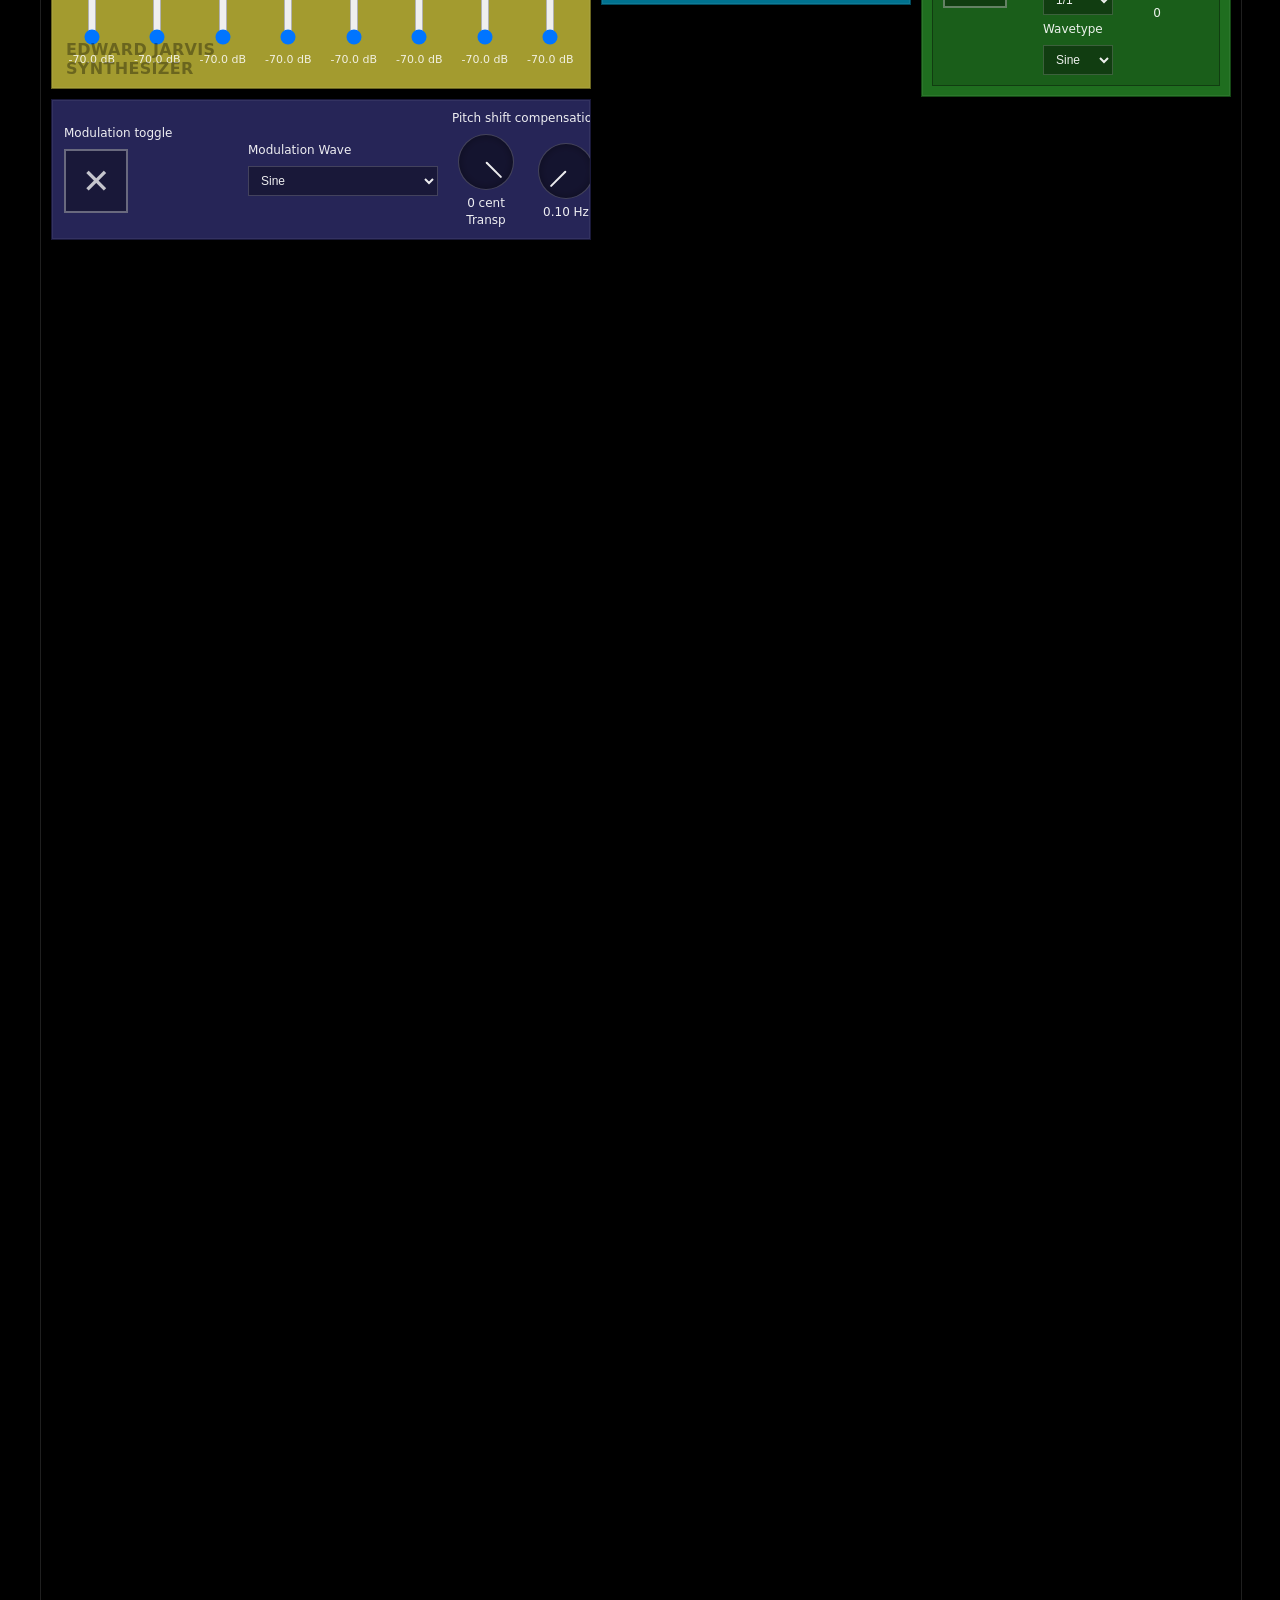
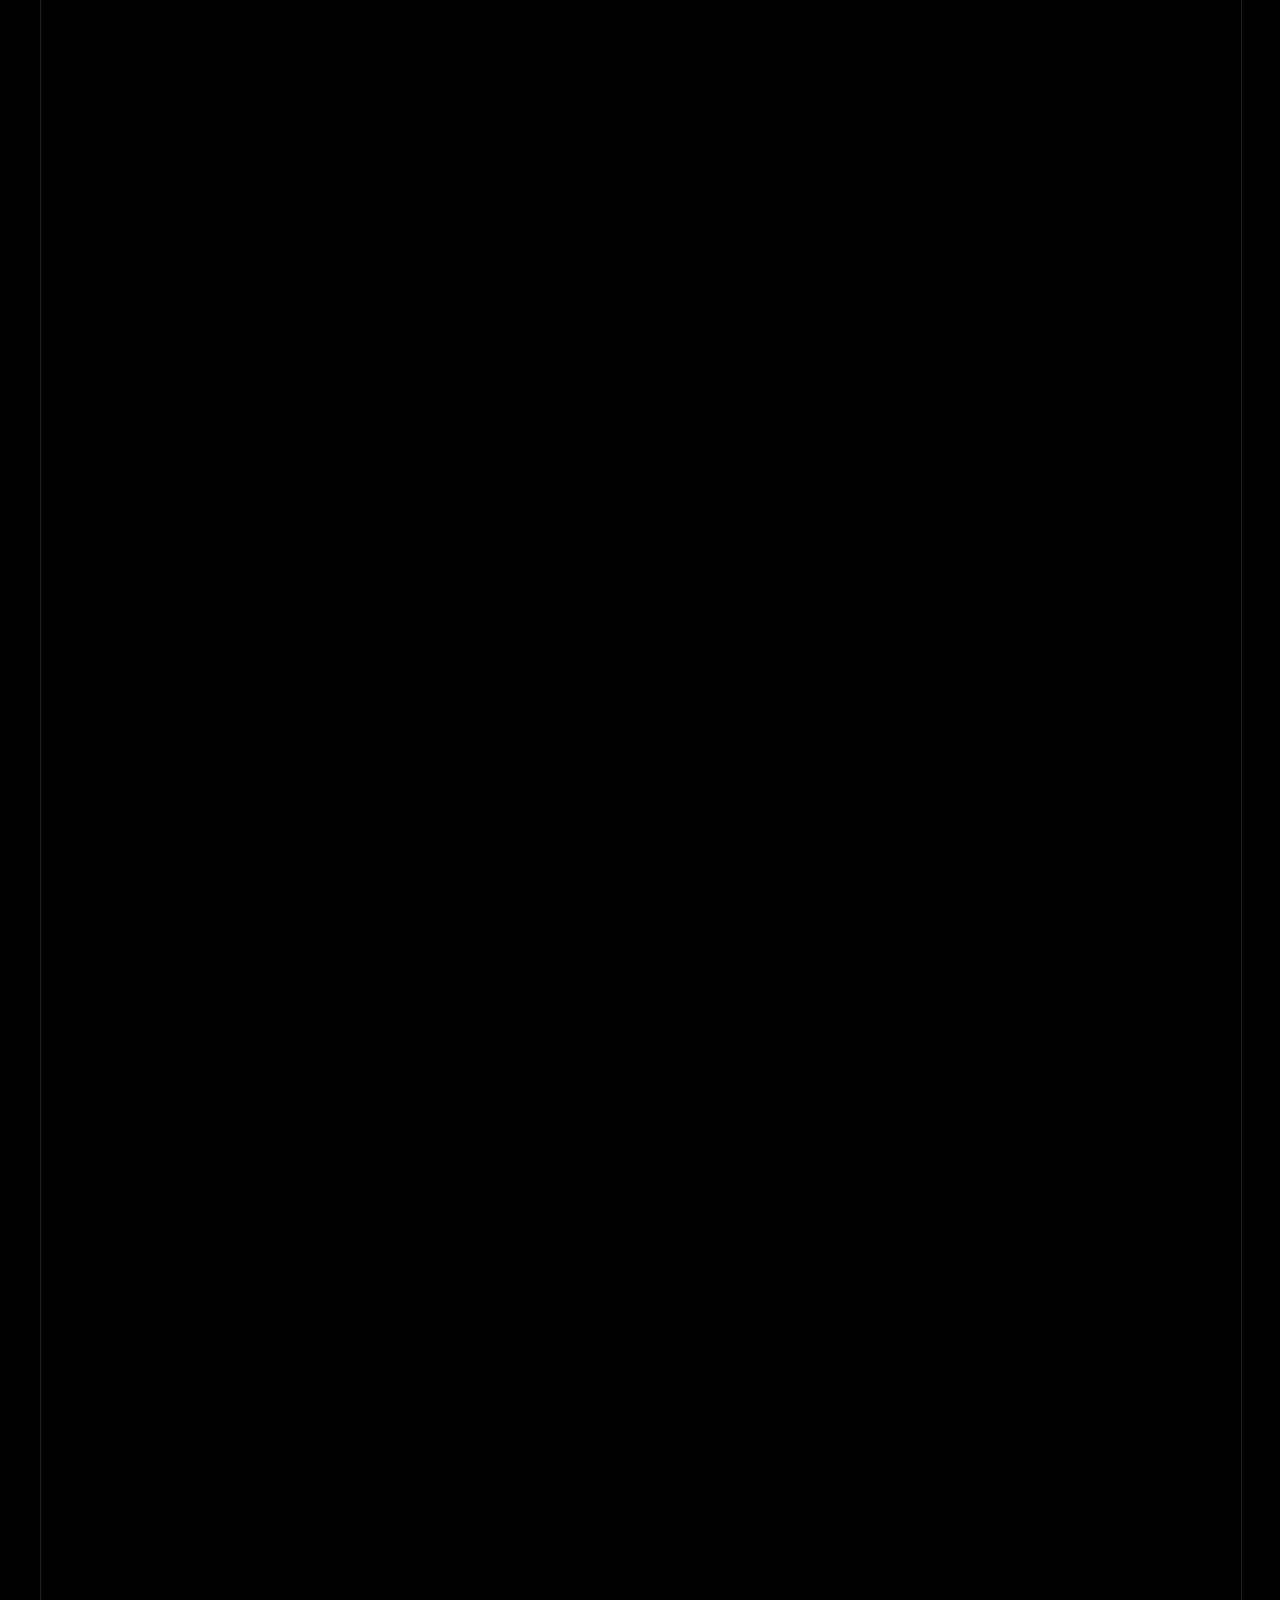
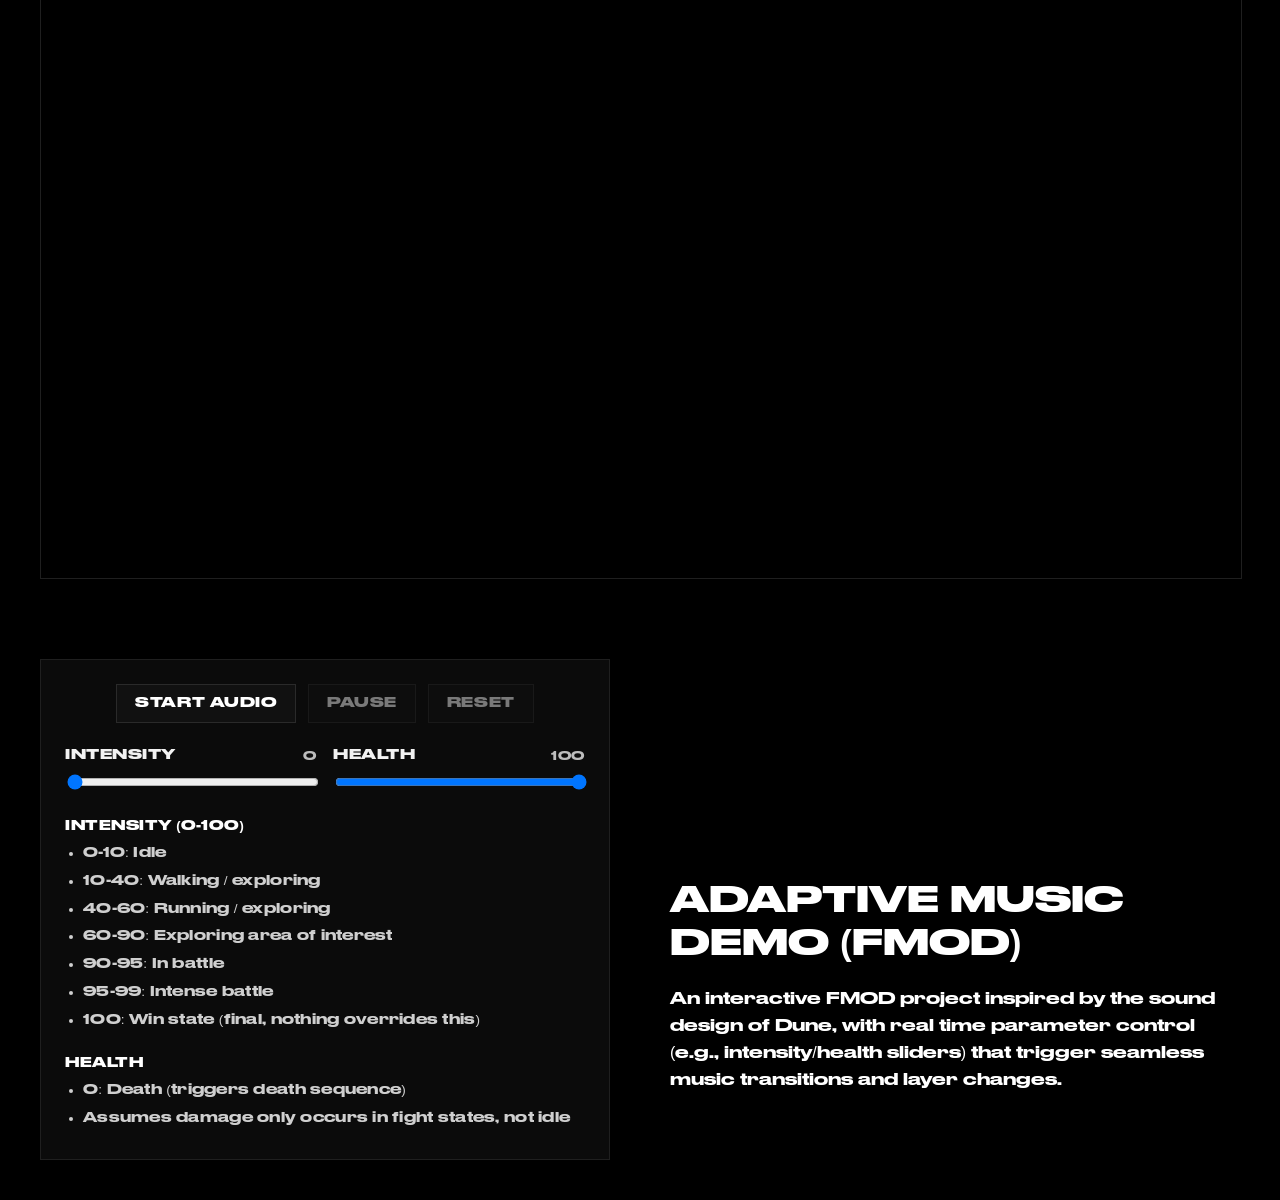
==== commit ed48d795: "fixes" ====
--- a/index.html
+++ b/index.html
@@ -60,12 +60,12 @@
             height: 100vh; display: flex; flex-direction: column; justify-content: center; align-items: center; 
             text-align: center; position: relative; z-index: 2; 
         }
-        h1 { font-size: 6em; letter-spacing: 0.1em; text-transform: uppercase; margin: 0; font-weight: 700; }
+        h1 { font-size: 6em; letter-spacing: 0.04em; text-transform: uppercase; margin: 0; font-weight: 700; }
         .hero-title { display: flex; flex-direction: column; align-items: center; justify-content: center; gap: 12px; }
-        .jump-link { display: inline-flex; align-items: center; justify-content: center; padding: 8px 14px; border: 1px solid #2a2a2a; background: #111; color: #fff; text-transform: uppercase; letter-spacing: 0.08em; font-size: 0.75em; text-decoration: none; }
+        .jump-link { display: inline-flex; align-items: center; justify-content: center; padding: 8px 14px; border: 1px solid #2a2a2a; background: #111; color: #fff; text-transform: uppercase; letter-spacing: 0.04em; font-size: 0.75em; text-decoration: none; }
         .jump-link:hover { border-color: #4a4a4a; }
         .jump-link:focus-visible { outline: 2px solid #fff; outline-offset: 3px; }
-        .subtitle { font-size: 1.1em; letter-spacing: 0.2em; text-transform: uppercase; opacity: 0.8; margin: 20px 0; line-height: 1.6; font-weight: 500; }
+        .subtitle { font-size: 1.1em; letter-spacing: 0.08em; text-transform: uppercase; opacity: 0.8; margin: 20px 0; line-height: 1.6; font-weight: 500; }
         .links { font-size: 1em; opacity: 0.7; }
         .social-icons { display: flex; gap: 12px; justify-content: center; margin-bottom: 14px; }
         .social-icons a { width: 38px; height: 38px; border-radius: 999px; border: 1px solid #2a2a2a; background: #111; color: #58a6ff; display: inline-flex; align-items: center; justify-content: center; text-decoration: none; transition: transform 0.2s, color 0.2s, border-color 0.2s; }
@@ -85,23 +85,23 @@
         .project-copy { flex: 1; text-align: left; }
         .project-copy h3 { font-size: 2.2em; text-transform: uppercase; margin: 0 0 20px; font-weight: 700; }
         .project-copy p { margin: 0; line-height: 1.7; }
-        .media-frame { background: #0b0b0b; border: 1px solid #1f1f1f; padding: 24px; min-height: 240px; display: flex; align-items: center; justify-content: center; color: #777; text-transform: uppercase; letter-spacing: 0.08em; }
+        .media-frame { background: #0b0b0b; border: 1px solid #1f1f1f; padding: 24px; min-height: 240px; display: flex; align-items: center; justify-content: center; color: #777; text-transform: uppercase; letter-spacing: 0.04em; }
         .fmod-panel { display: flex; flex-direction: column; gap: 24px; align-items: stretch; justify-content: flex-start; text-transform: none; color: #f2f2f2; }
         .fmod-controls { display: flex; flex-wrap: wrap; justify-content: center; gap: 12px; }
-        .fmod-btn { background: #111; border: 1px solid #2a2a2a; color: #fff; font-family: inherit; text-transform: uppercase; letter-spacing: 0.08em; padding: 10px 18px; cursor: pointer; }
+        .fmod-btn { background: #111; border: 1px solid #2a2a2a; color: #fff; font-family: inherit; text-transform: uppercase; letter-spacing: 0.04em; padding: 10px 18px; cursor: pointer; }
         .fmod-btn:disabled { opacity: 0.45; cursor: not-allowed; }
         .fmod-sliders { display: grid; grid-template-columns: repeat(auto-fit, minmax(200px, 1fr)); gap: 16px; }
-        .fmod-slider { display: grid; grid-template-columns: 1fr auto; gap: 8px 12px; align-items: center; font-size: 0.85em; letter-spacing: 0.08em; text-transform: uppercase; }
+        .fmod-slider { display: grid; grid-template-columns: 1fr auto; gap: 8px 12px; align-items: center; font-size: 0.85em; letter-spacing: 0.04em; text-transform: uppercase; }
         .fmod-slider input[type="range"] { grid-column: 1 / -1; width: 100%; }
         .fmod-value { font-size: 0.9em; color: #bdbdbd; }
         .fmod-analyzer { width: 100%; height: 140px; display: block; margin-bottom: 14px; }
-        .fmod-notes { display: grid; gap: 16px; font-size: 0.85em; letter-spacing: 0.04em; line-height: 1.6; text-transform: none; color: #cfcfcf; }
-        .fmod-notes h4 { margin: 0 0 6px; font-size: 0.95em; text-transform: uppercase; letter-spacing: 0.08em; color: #fff; }
+        .fmod-notes { display: grid; gap: 16px; font-size: 0.85em; letter-spacing: 0.02em; line-height: 1.6; text-transform: none; color: #cfcfcf; }
+        .fmod-notes h4 { margin: 0 0 6px; font-size: 0.95em; text-transform: uppercase; letter-spacing: 0.04em; color: #fff; }
         .fmod-notes ul { margin: 0; padding-left: 18px; }
         .fmod-notes li { margin-bottom: 6px; }
         .ab-player { display: flex; flex-direction: column; gap: 16px; align-items: stretch; color: #f2f2f2; text-transform: none; }
         .ab-controls { display: flex; flex-wrap: wrap; justify-content: center; gap: 12px; }
-        .ab-status { font-size: 0.75em; letter-spacing: 0.08em; text-transform: uppercase; color: #9a9a9a; text-align: center; }
+        .ab-status { font-size: 0.75em; letter-spacing: 0.04em; text-transform: uppercase; color: #9a9a9a; text-align: center; }
         .ab-waveform { position: relative; width: 100%; height: 150px; border: 1px solid #1f1f1f; background:
             linear-gradient(90deg,
                 rgba(255, 70, 70, 0.18) 0%,
@@ -118,7 +118,7 @@
         .ab-playhead-handle { position: absolute; inset: 0 auto 0 auto; left: calc(var(--playhead-pct) * 1%); width: 18px; transform: translateX(-50%); cursor: grab; }
         .ab-playhead-handle::before { content: ''; position: absolute; top: 0; bottom: 0; left: 50%; width: 2px; background: rgba(255,255,255,0.85); transform: translateX(-50%); }
         .ab-playhead-handle::after { content: ''; position: absolute; bottom: 10px; left: 50%; width: 10px; height: 10px; border-radius: 999px; background: rgba(255,255,255,0.9); transform: translateX(-50%); box-shadow: 0 0 0 2px rgba(0,0,0,0.6); }
-	        .ab-label { position: absolute; bottom: 8px; font-size: 0.7em; letter-spacing: 0.08em; text-transform: uppercase; color: #bdbdbd; }
+	        .ab-label { position: absolute; bottom: 8px; font-size: 0.7em; letter-spacing: 0.04em; text-transform: uppercase; color: #bdbdbd; }
 	        .ab-label.ab-left { left: 12px; color: rgba(255, 180, 180, 0.9); }
 	        .ab-label.ab-right { right: 12px; text-align: right; color: rgba(170, 255, 205, 0.9); }
 	        .synth-row { flex-direction: column; align-items: stretch; gap: 22px; width: 100%; margin-left: 0; margin-right: 0; }
@@ -133,7 +133,7 @@
         .video-embed iframe { position: absolute; inset: 0; width: 100%; height: 100%; border: 0; }
         .soundcloud-list { max-width: 1000px; margin: 40px auto 0; display: flex; flex-direction: column; gap: 28px; }
         .soundcloud-list iframe { width: 100%; height: 166px; border: 0; display: block; }
-        .soundcloud-caption { font-size: 0.75em; color: #bdbdbd; letter-spacing: 0.03em; margin-top: 8px; }
+        .soundcloud-caption { font-size: 0.75em; color: #bdbdbd; letter-spacing: 0.02em; margin-top: 8px; }
         .soundcloud-caption a { color: #bdbdbd; text-decoration: none; }
         footer { position: relative; text-align: center; padding: 60px; opacity: 0.6; font-size: 0.9em; z-index: 2; }
         footer a { color: #58a6ff; text-decoration: none; }
@@ -395,24 +395,33 @@
 
         const faders = document.querySelectorAll('.fade-in');
 
-        const appearOptions = {
-            threshold: Array.from({ length: 101 }, (_, i) => i / 100),
-            rootMargin: '0px 0px -50px 0px'
-        };
-
-        const appearOnScroll = new IntersectionObserver((entries) => {
-            entries.forEach(entry => {
-                entry.target.style.opacity = entry.intersectionRatio;
-                entry.target.style.transform = `translateY(${50 * (1 - entry.intersectionRatio)}px)`;
+        if (!('IntersectionObserver' in window)) {
+            faders.forEach((fader) => {
+                fader.style.opacity = 1;
+                fader.style.transform = 'translateY(0px)';
             });
-        }, appearOptions);
-
-        faders.forEach(fader => {
-            fader.style.opacity = 0;
-            fader.style.transform = 'translateY(50px)';
-            fader.style.transition = 'opacity 0.8s ease, transform 0.8s ease';
-            appearOnScroll.observe(fader);
-        });
+        } else {
+            const appearOptions = {
+                threshold: 0.08,
+                rootMargin: '0px 0px -50px 0px'
+            };
+
+            const appearOnScroll = new IntersectionObserver((entries, observer) => {
+                entries.forEach((entry) => {
+                    if (!entry.isIntersecting) return;
+                    entry.target.style.opacity = 1;
+                    entry.target.style.transform = 'translateY(0px)';
+                    observer.unobserve(entry.target);
+                });
+            }, appearOptions);
+
+            faders.forEach((fader) => {
+                fader.style.opacity = 0;
+                fader.style.transform = 'translateY(50px)';
+                fader.style.transition = 'opacity 0.8s ease, transform 0.8s ease';
+                appearOnScroll.observe(fader);
+            });
+        }
 
         // Resize embedded synth iframe to its content height (prevents scrolling inside the iframe).
         (() => {
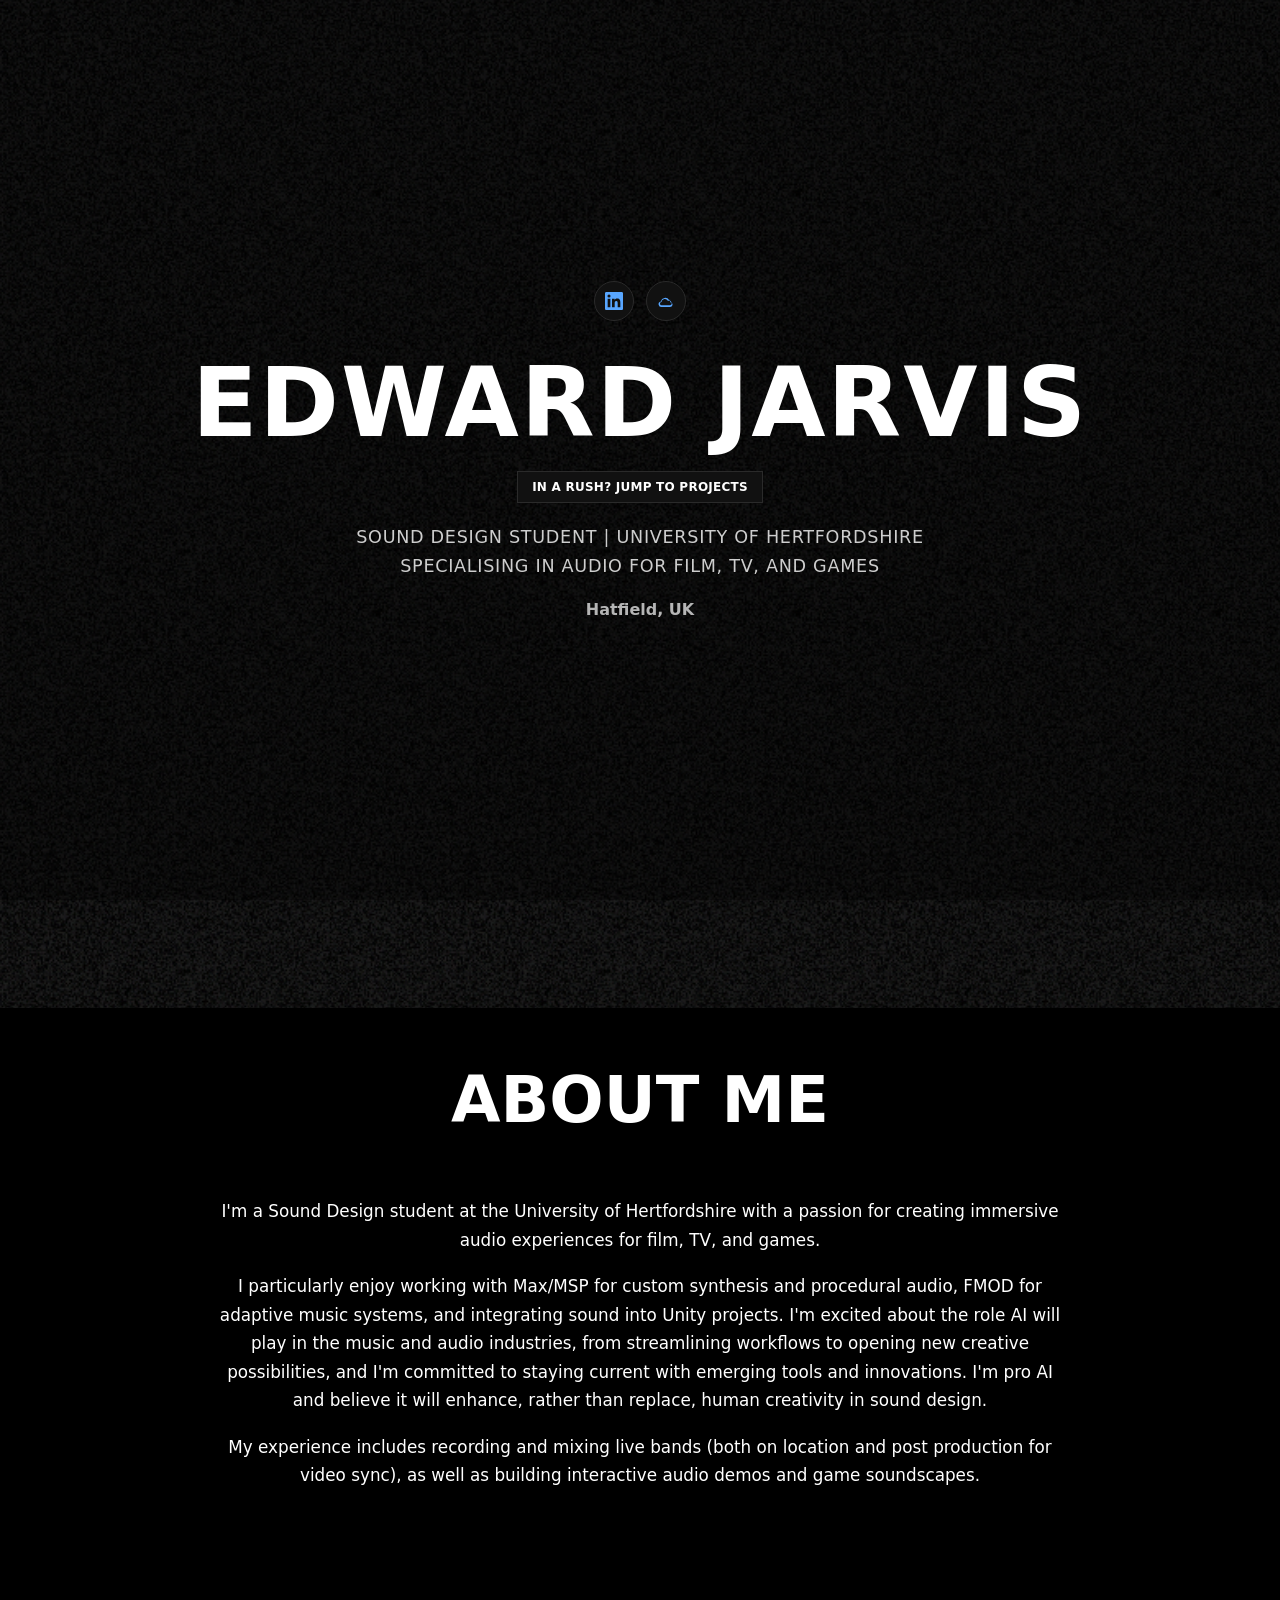
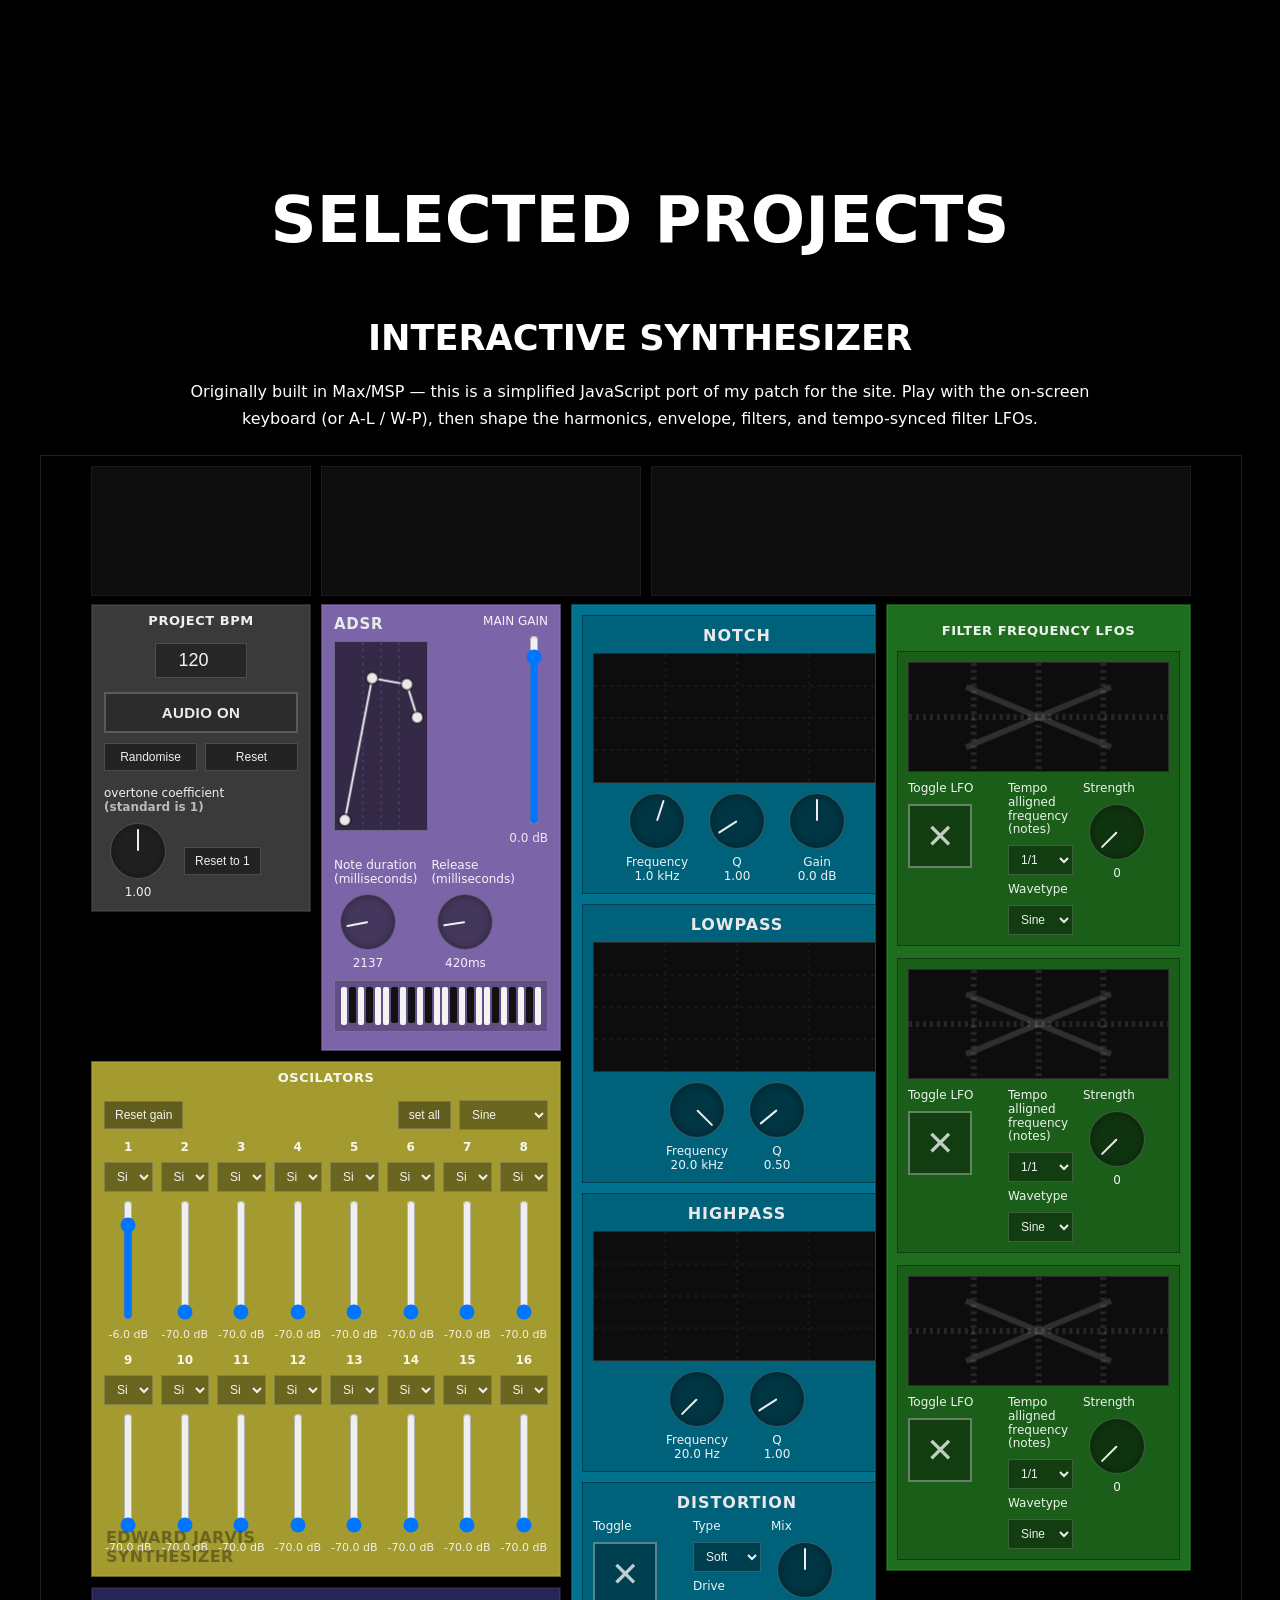
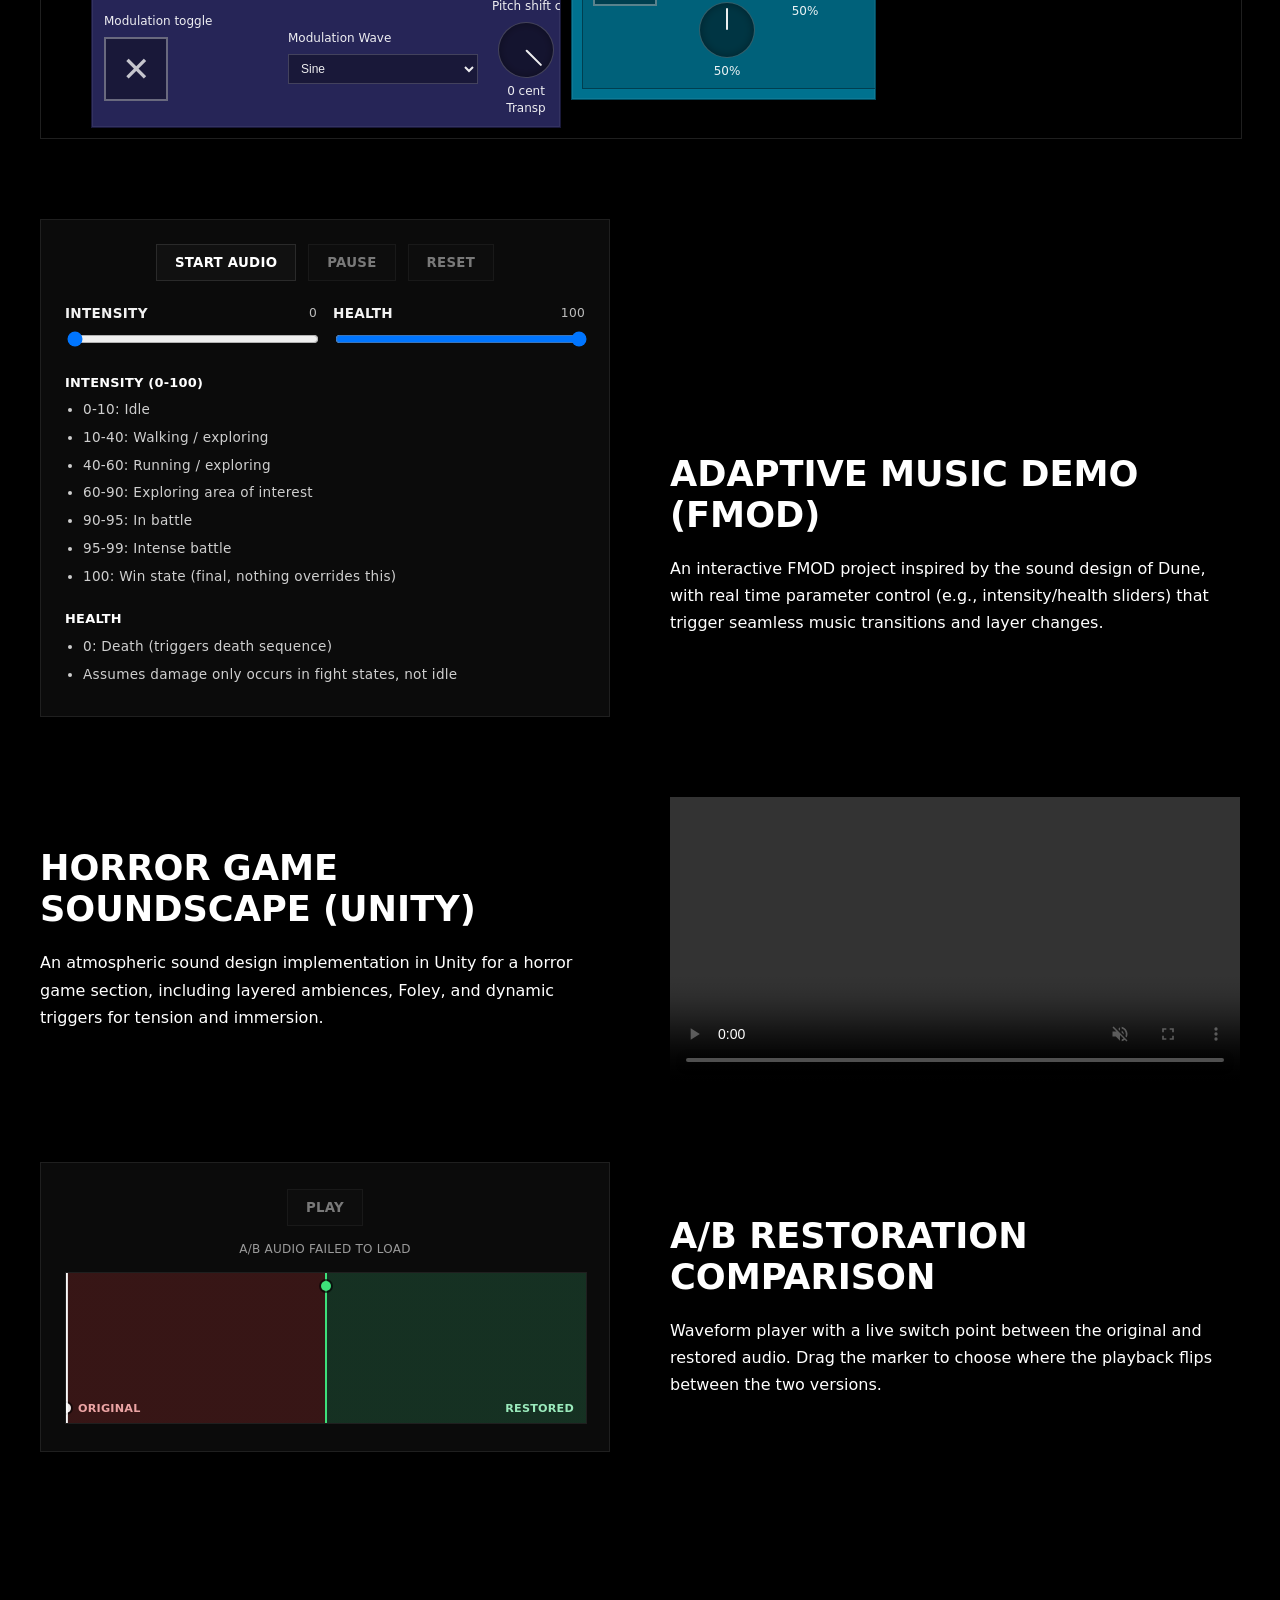
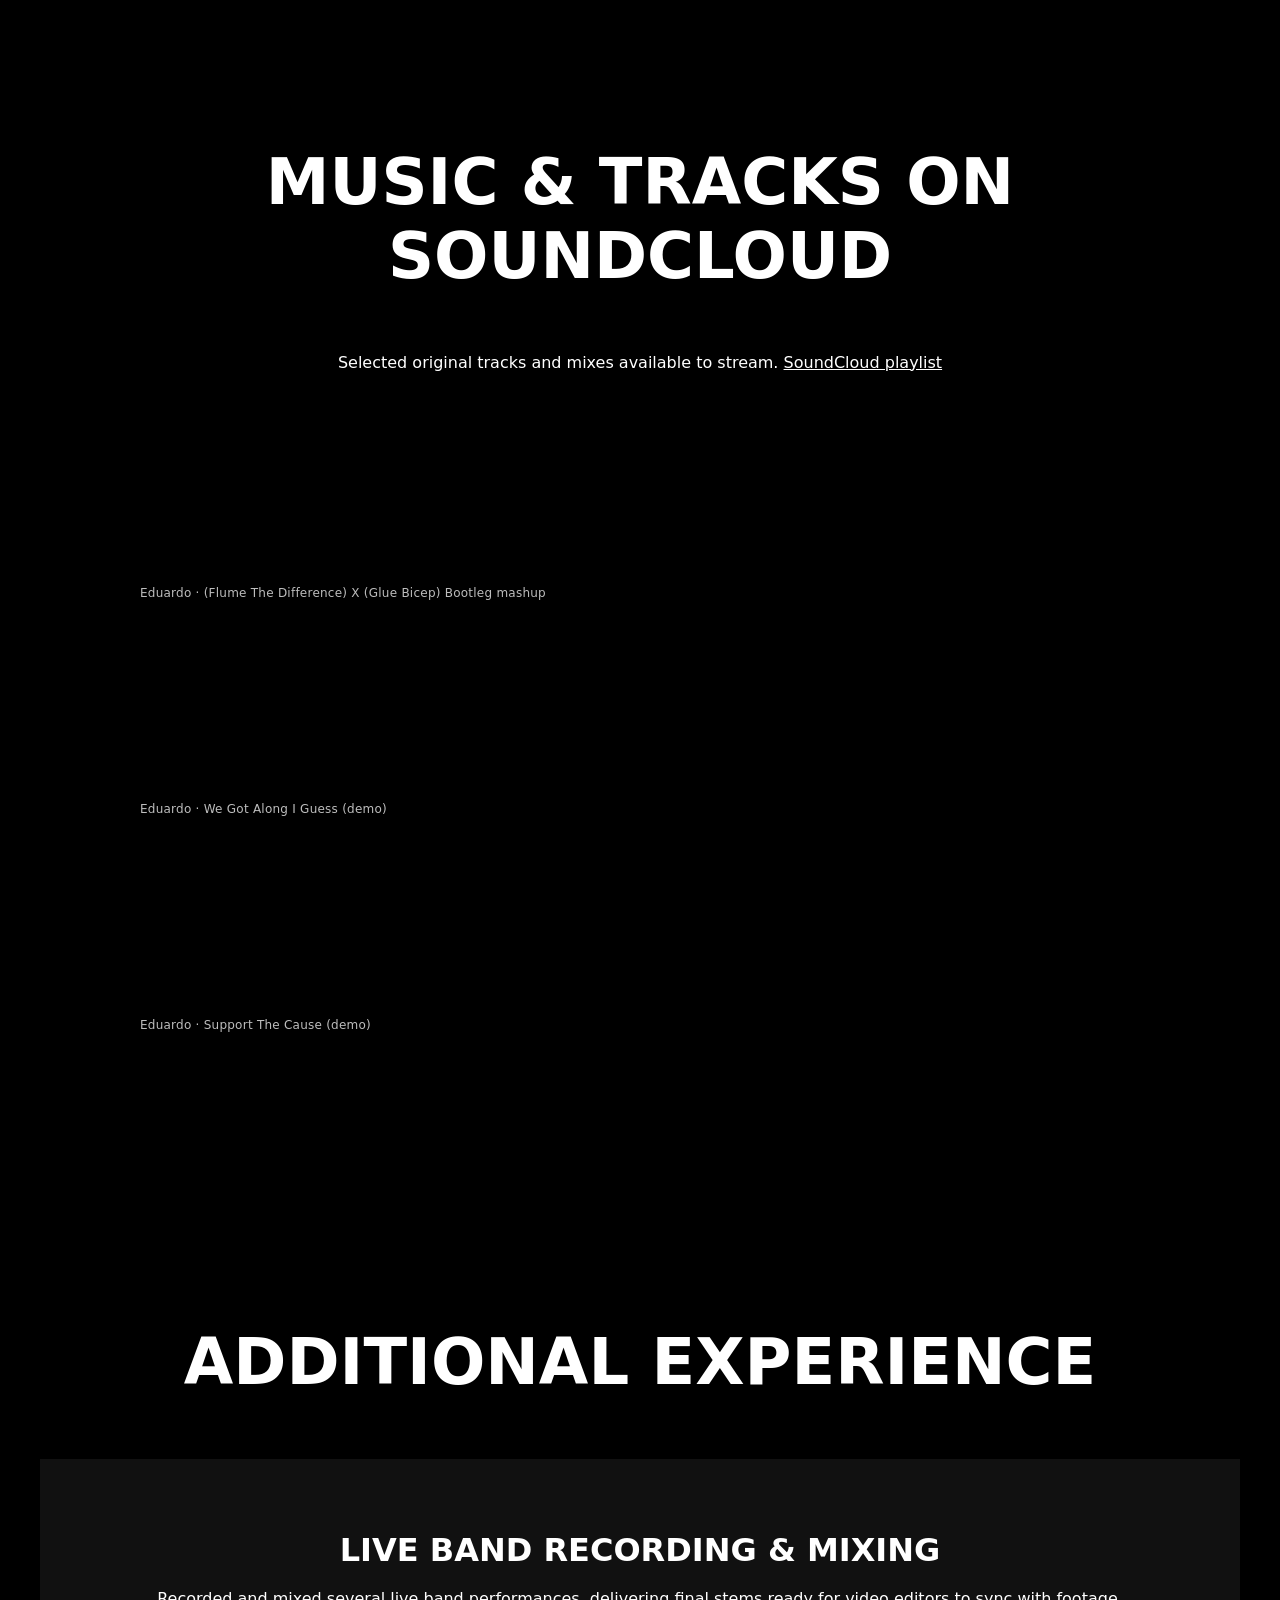
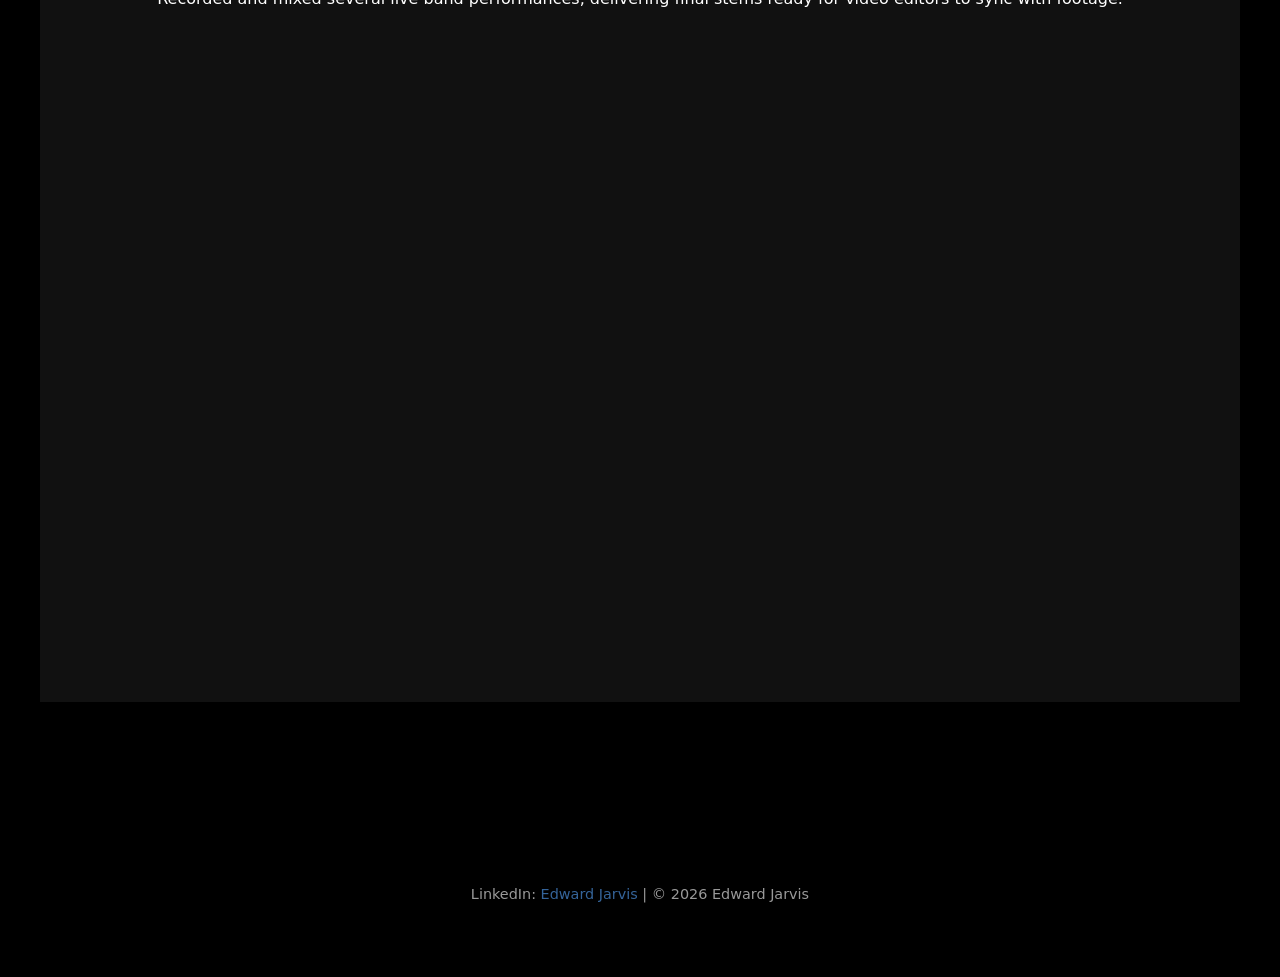
==== commit a418b05a: "hm" ====
--- a/index.html
+++ b/index.html
@@ -12,21 +12,21 @@
             font-style: normal;
             font-display: swap;
         }
-        @font-face {
-            font-family: 'Druk Wide';
-            src: url('assets/fonts/DrukWideBoldTrial.otf') format('opentype');
-            font-weight: 700;
-            font-style: normal;
-            font-display: swap;
-        }
-        body {
-            margin: 0; padding: 0; color: #fff; font-family: 'Druk Wide', 'Arial Black', sans-serif;
-            font-weight: 500;
-            background: #000; position: relative;
-            overflow-x: hidden;
-            isolation: isolate;
-        }
-        h1, h2, h3, .jump-link, .subtitle, .links, .fmod-label, .fmod-btn, .ab-label { font-family: 'Druk Wide', 'Arial Black', sans-serif; font-weight: 700; }
+	        @font-face {
+	            font-family: 'Druk Wide';
+	            src: url('assets/fonts/DrukWideBoldTrial.otf') format('opentype');
+	            font-weight: 700;
+	            font-style: normal;
+	            font-display: swap;
+	        }
+	        body {
+	            margin: 0; padding: 0; color: #fff; font-family: ui-sans-serif, system-ui, -apple-system, Segoe UI, Roboto, Helvetica, Arial, sans-serif;
+	            font-weight: 500;
+	            background: #000; position: relative;
+	            overflow-x: hidden;
+	            isolation: isolate;
+	        }
+	        h1, h2, h3, .jump-link, .subtitle, .links, .fmod-label, .fmod-btn, .ab-label { font-family: inherit; font-weight: 700; }
         .bg-wash{
             position: fixed;
             inset: 0;
@@ -60,12 +60,12 @@
             height: 100vh; display: flex; flex-direction: column; justify-content: center; align-items: center; 
             text-align: center; position: relative; z-index: 2; 
         }
-        h1 { font-size: 6em; letter-spacing: 0.04em; text-transform: uppercase; margin: 0; font-weight: 700; }
-        .hero-title { display: flex; flex-direction: column; align-items: center; justify-content: center; gap: 12px; }
-        .jump-link { display: inline-flex; align-items: center; justify-content: center; padding: 8px 14px; border: 1px solid #2a2a2a; background: #111; color: #fff; text-transform: uppercase; letter-spacing: 0.04em; font-size: 0.75em; text-decoration: none; }
+	        h1 { font-size: 6em; letter-spacing: 0.02em; text-transform: uppercase; margin: 0; font-weight: 700; }
+	        .hero-title { display: flex; flex-direction: column; align-items: center; justify-content: center; gap: 12px; }
+	        .jump-link { display: inline-flex; align-items: center; justify-content: center; padding: 8px 14px; border: 1px solid #2a2a2a; background: #111; color: #fff; text-transform: uppercase; letter-spacing: 0.02em; font-size: 0.75em; text-decoration: none; }
         .jump-link:hover { border-color: #4a4a4a; }
         .jump-link:focus-visible { outline: 2px solid #fff; outline-offset: 3px; }
-        .subtitle { font-size: 1.1em; letter-spacing: 0.08em; text-transform: uppercase; opacity: 0.8; margin: 20px 0; line-height: 1.6; font-weight: 500; }
+	        .subtitle { font-size: 1.1em; letter-spacing: 0.04em; text-transform: uppercase; opacity: 0.8; margin: 20px 0; line-height: 1.6; font-weight: 500; }
         .links { font-size: 1em; opacity: 0.7; }
         .social-icons { display: flex; gap: 12px; justify-content: center; margin-bottom: 14px; }
         .social-icons a { width: 38px; height: 38px; border-radius: 999px; border: 1px solid #2a2a2a; background: #111; color: #58a6ff; display: inline-flex; align-items: center; justify-content: center; text-decoration: none; transition: transform 0.2s, color 0.2s, border-color 0.2s; }
@@ -85,23 +85,23 @@
         .project-copy { flex: 1; text-align: left; }
         .project-copy h3 { font-size: 2.2em; text-transform: uppercase; margin: 0 0 20px; font-weight: 700; }
         .project-copy p { margin: 0; line-height: 1.7; }
-        .media-frame { background: #0b0b0b; border: 1px solid #1f1f1f; padding: 24px; min-height: 240px; display: flex; align-items: center; justify-content: center; color: #777; text-transform: uppercase; letter-spacing: 0.04em; }
+	        .media-frame { background: #0b0b0b; border: 1px solid #1f1f1f; padding: 24px; min-height: 240px; display: flex; align-items: center; justify-content: center; color: #777; text-transform: uppercase; letter-spacing: 0.02em; }
         .fmod-panel { display: flex; flex-direction: column; gap: 24px; align-items: stretch; justify-content: flex-start; text-transform: none; color: #f2f2f2; }
         .fmod-controls { display: flex; flex-wrap: wrap; justify-content: center; gap: 12px; }
-        .fmod-btn { background: #111; border: 1px solid #2a2a2a; color: #fff; font-family: inherit; text-transform: uppercase; letter-spacing: 0.04em; padding: 10px 18px; cursor: pointer; }
+	        .fmod-btn { background: #111; border: 1px solid #2a2a2a; color: #fff; font-family: inherit; text-transform: uppercase; letter-spacing: 0.02em; padding: 10px 18px; cursor: pointer; }
         .fmod-btn:disabled { opacity: 0.45; cursor: not-allowed; }
         .fmod-sliders { display: grid; grid-template-columns: repeat(auto-fit, minmax(200px, 1fr)); gap: 16px; }
-        .fmod-slider { display: grid; grid-template-columns: 1fr auto; gap: 8px 12px; align-items: center; font-size: 0.85em; letter-spacing: 0.04em; text-transform: uppercase; }
+	        .fmod-slider { display: grid; grid-template-columns: 1fr auto; gap: 8px 12px; align-items: center; font-size: 0.85em; letter-spacing: 0.02em; text-transform: uppercase; }
         .fmod-slider input[type="range"] { grid-column: 1 / -1; width: 100%; }
         .fmod-value { font-size: 0.9em; color: #bdbdbd; }
         .fmod-analyzer { width: 100%; height: 140px; display: block; margin-bottom: 14px; }
         .fmod-notes { display: grid; gap: 16px; font-size: 0.85em; letter-spacing: 0.02em; line-height: 1.6; text-transform: none; color: #cfcfcf; }
-        .fmod-notes h4 { margin: 0 0 6px; font-size: 0.95em; text-transform: uppercase; letter-spacing: 0.04em; color: #fff; }
+	        .fmod-notes h4 { margin: 0 0 6px; font-size: 0.95em; text-transform: uppercase; letter-spacing: 0.02em; color: #fff; }
         .fmod-notes ul { margin: 0; padding-left: 18px; }
         .fmod-notes li { margin-bottom: 6px; }
         .ab-player { display: flex; flex-direction: column; gap: 16px; align-items: stretch; color: #f2f2f2; text-transform: none; }
         .ab-controls { display: flex; flex-wrap: wrap; justify-content: center; gap: 12px; }
-        .ab-status { font-size: 0.75em; letter-spacing: 0.04em; text-transform: uppercase; color: #9a9a9a; text-align: center; }
+	        .ab-status { font-size: 0.75em; letter-spacing: 0.02em; text-transform: uppercase; color: #9a9a9a; text-align: center; }
         .ab-waveform { position: relative; width: 100%; height: 150px; border: 1px solid #1f1f1f; background:
             linear-gradient(90deg,
                 rgba(255, 70, 70, 0.18) 0%,
@@ -118,7 +118,7 @@
         .ab-playhead-handle { position: absolute; inset: 0 auto 0 auto; left: calc(var(--playhead-pct) * 1%); width: 18px; transform: translateX(-50%); cursor: grab; }
         .ab-playhead-handle::before { content: ''; position: absolute; top: 0; bottom: 0; left: 50%; width: 2px; background: rgba(255,255,255,0.85); transform: translateX(-50%); }
         .ab-playhead-handle::after { content: ''; position: absolute; bottom: 10px; left: 50%; width: 10px; height: 10px; border-radius: 999px; background: rgba(255,255,255,0.9); transform: translateX(-50%); box-shadow: 0 0 0 2px rgba(0,0,0,0.6); }
-	        .ab-label { position: absolute; bottom: 8px; font-size: 0.7em; letter-spacing: 0.04em; text-transform: uppercase; color: #bdbdbd; }
+	        .ab-label { position: absolute; bottom: 8px; font-size: 0.7em; letter-spacing: 0.02em; text-transform: uppercase; color: #bdbdbd; }
 	        .ab-label.ab-left { left: 12px; color: rgba(255, 180, 180, 0.9); }
 	        .ab-label.ab-right { right: 12px; text-align: right; color: rgba(170, 255, 205, 0.9); }
 	        .synth-row { flex-direction: column; align-items: stretch; gap: 22px; width: 100%; margin-left: 0; margin-right: 0; }
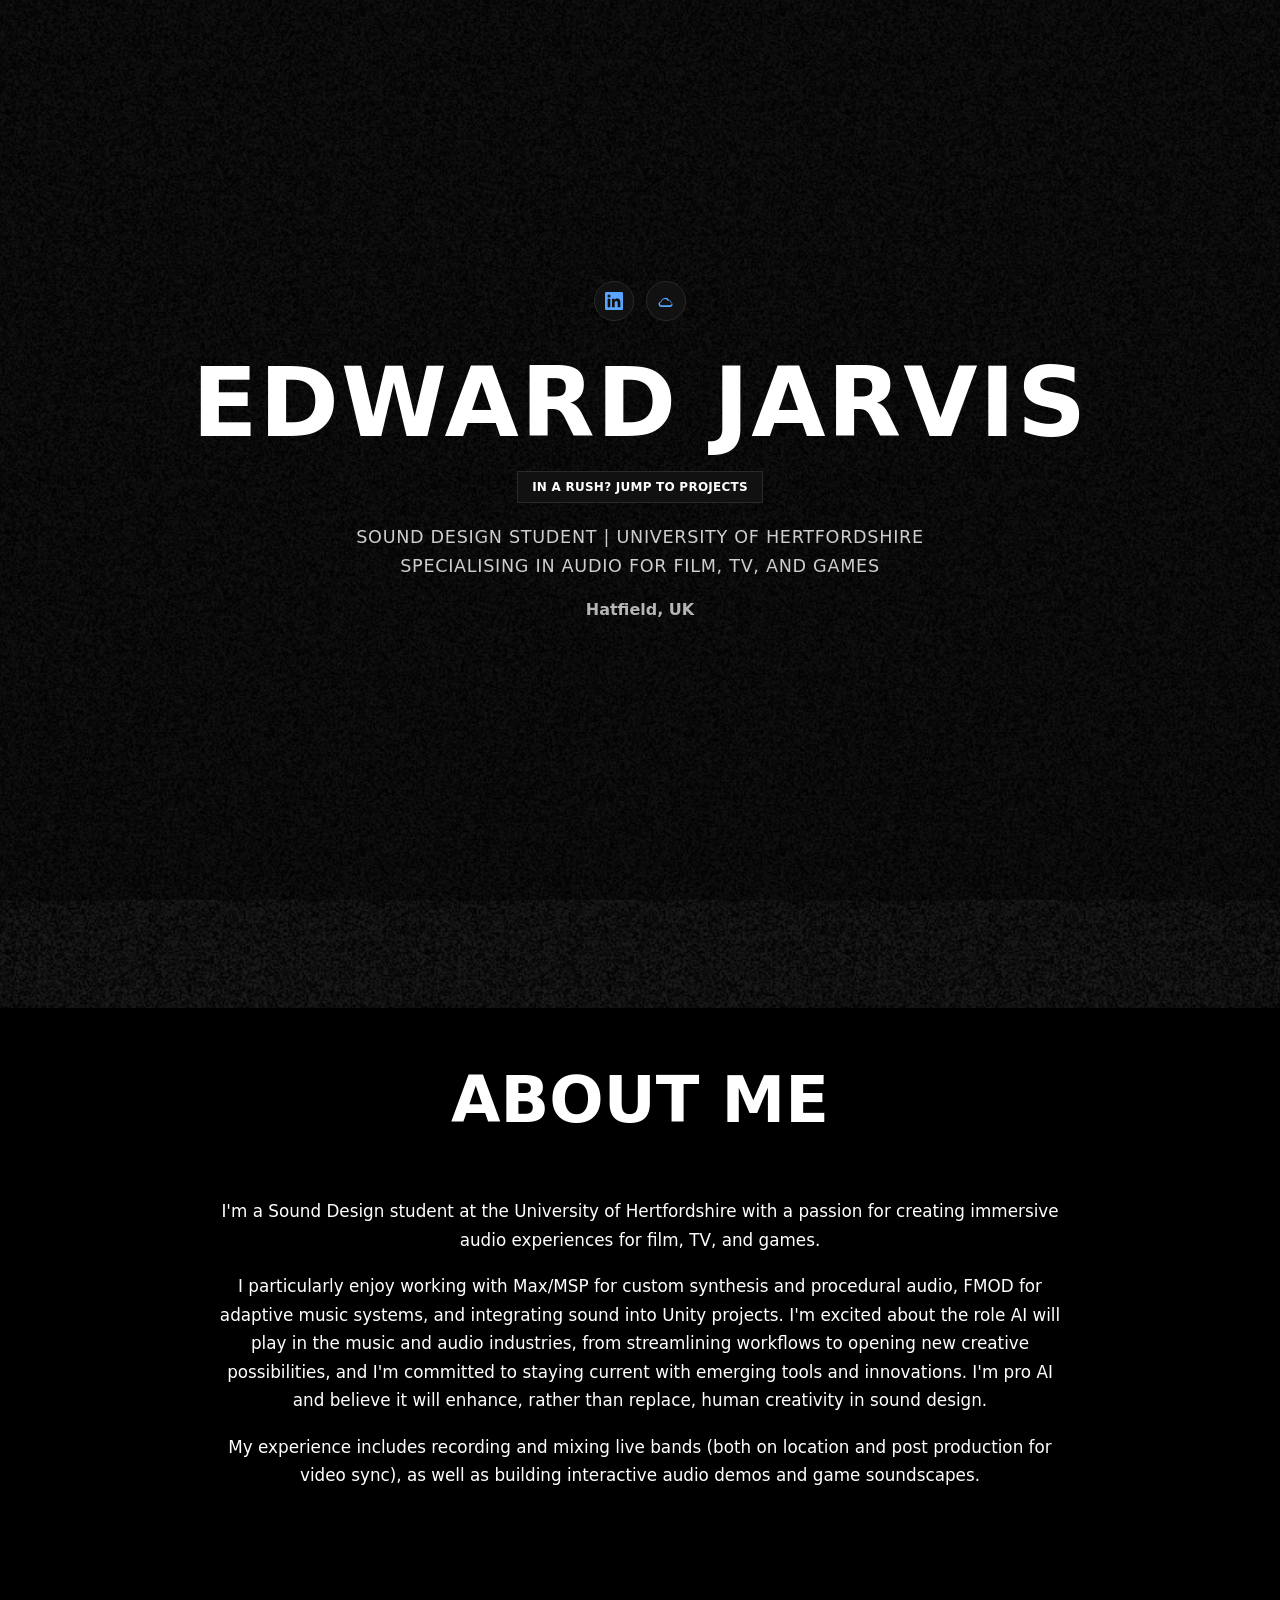
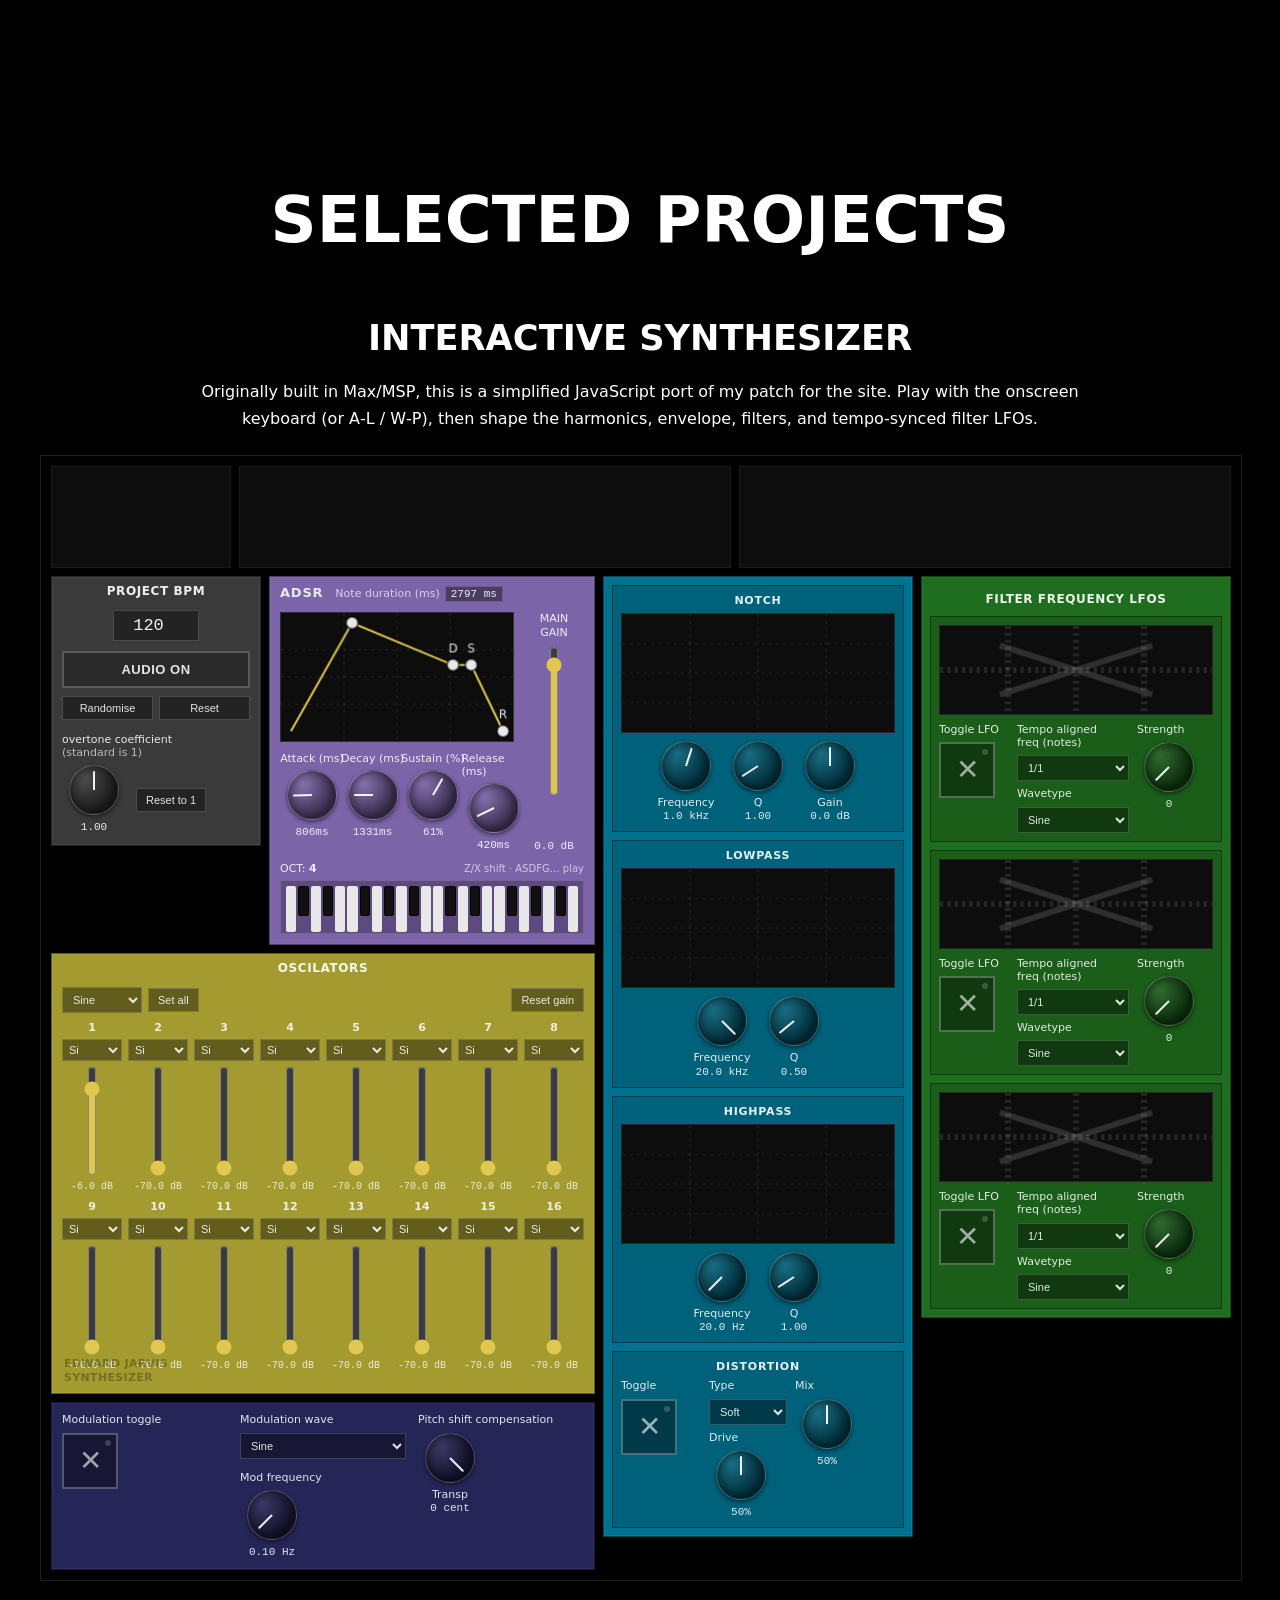
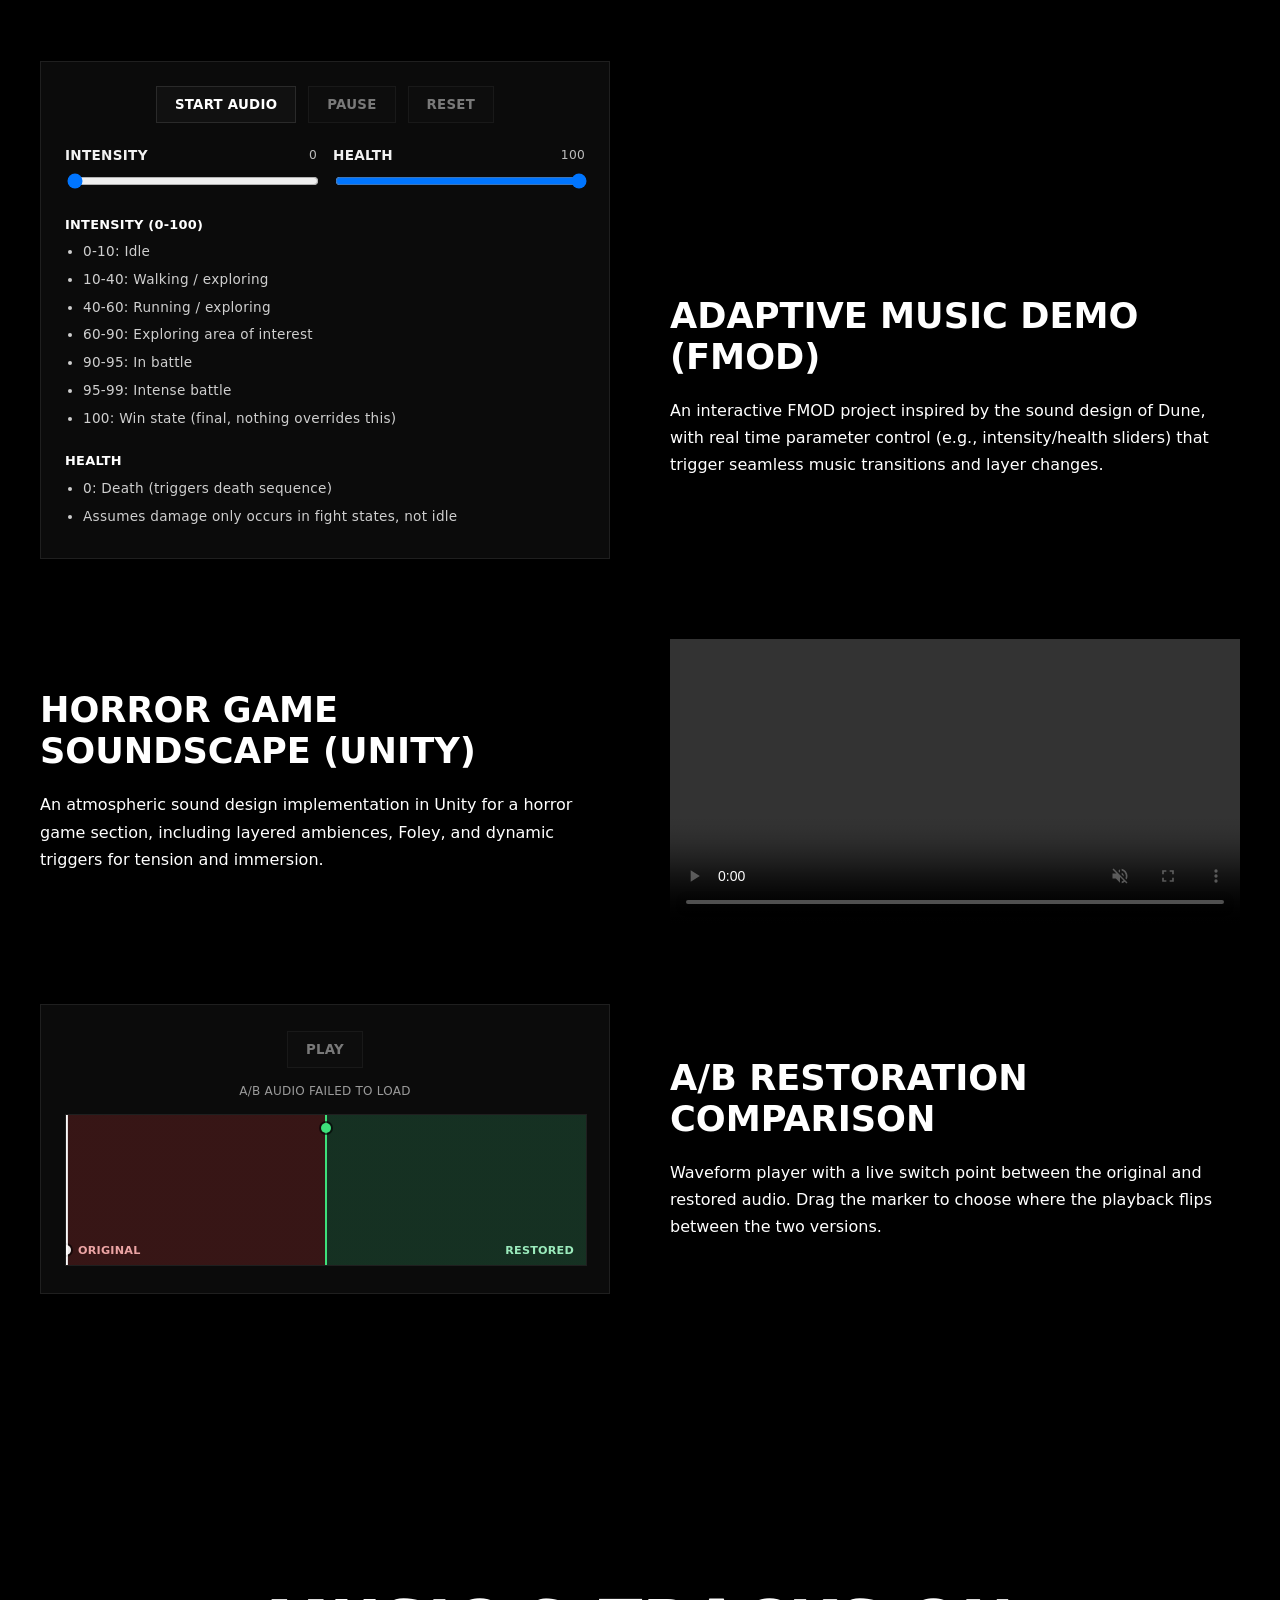
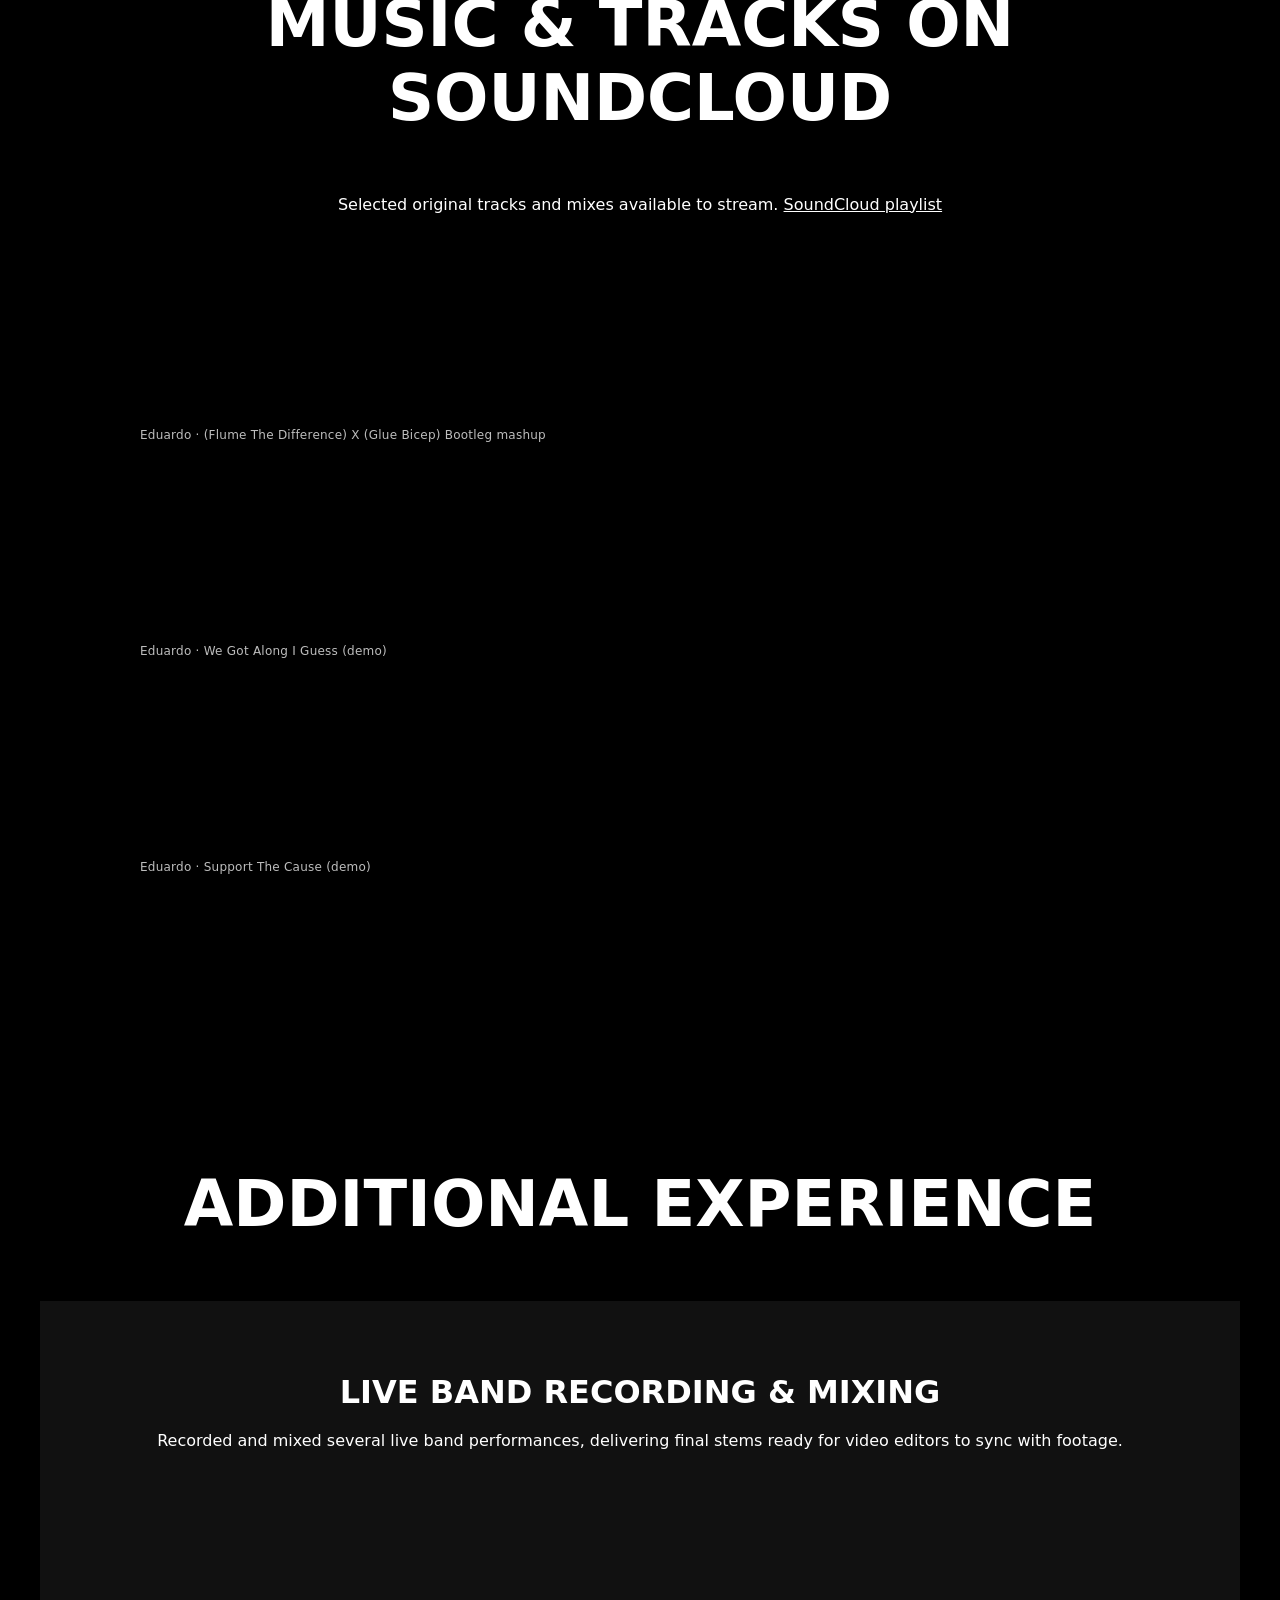
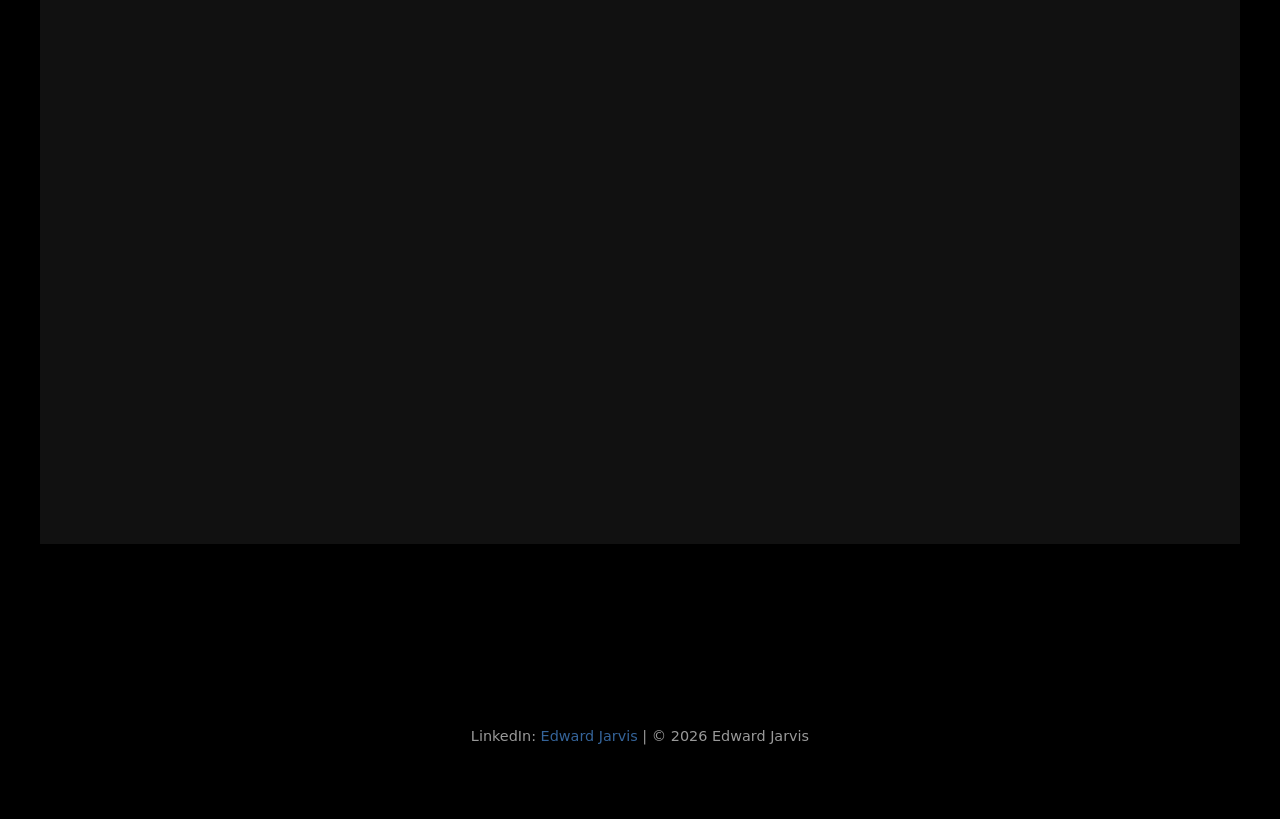
==== commit db7d1a6b: "tiny" ====
--- a/index.html
+++ b/index.html
@@ -198,7 +198,7 @@
 	            <div class="project-row synth-row fade-in">
 	                <div class="project-copy">
 	                    <h3>Interactive Synthesizer</h3>
-	                    <p>Originally built in Max/MSP — this is a simplified JavaScript port of my patch for the site. Play with the on‑screen keyboard (or A‑L / W‑P), then shape the harmonics, envelope, filters, and tempo‑synced filter LFOs.</p>
+	                    <p>Originally built in Max/MSP, this is a simplified JavaScript port of my patch for the site. Play with the onscreen keyboard (or A‑L / W‑P), then shape the harmonics, envelope, filters, and tempo‑synced filter LFOs.</p>
 	                </div>
 	                <div class="project-media">
 	                    <iframe class="synth-embed" src="synth/index.html" title="Interactive Synthesizer" loading="lazy"></iframe>
